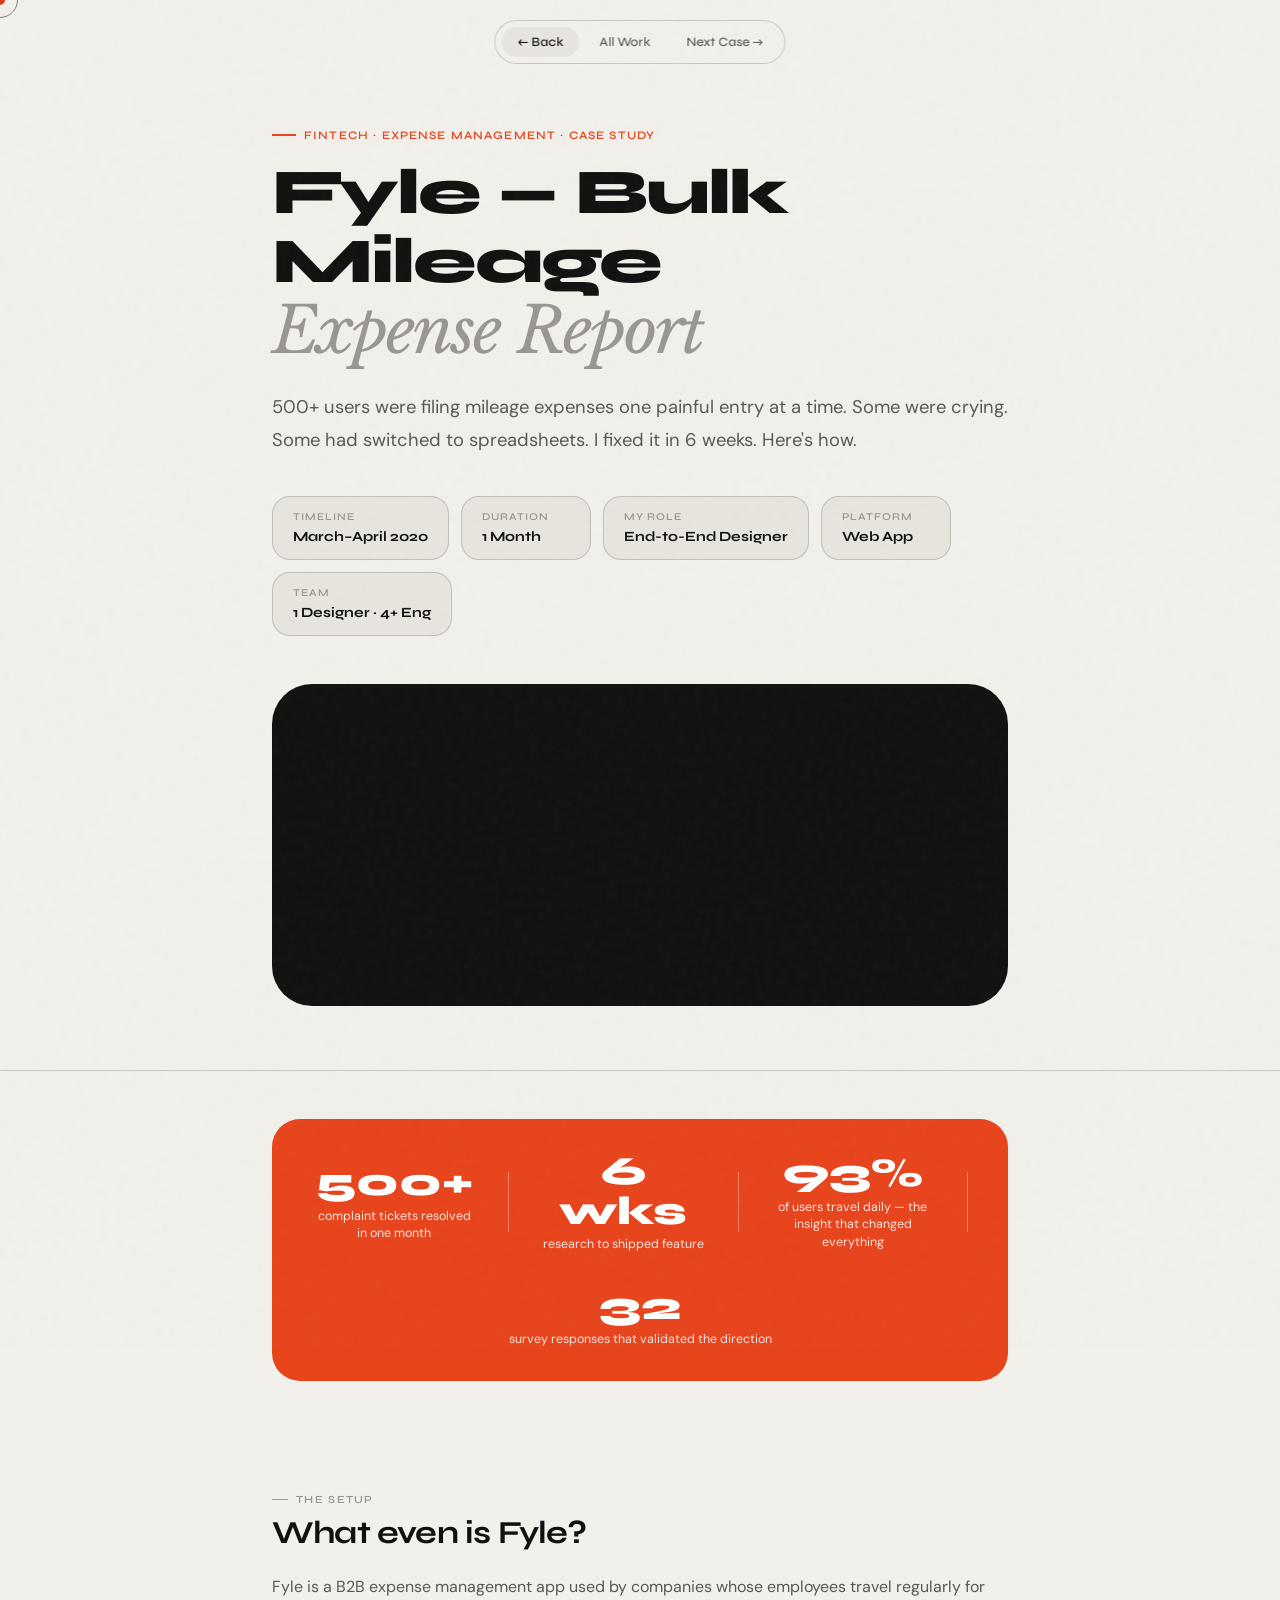
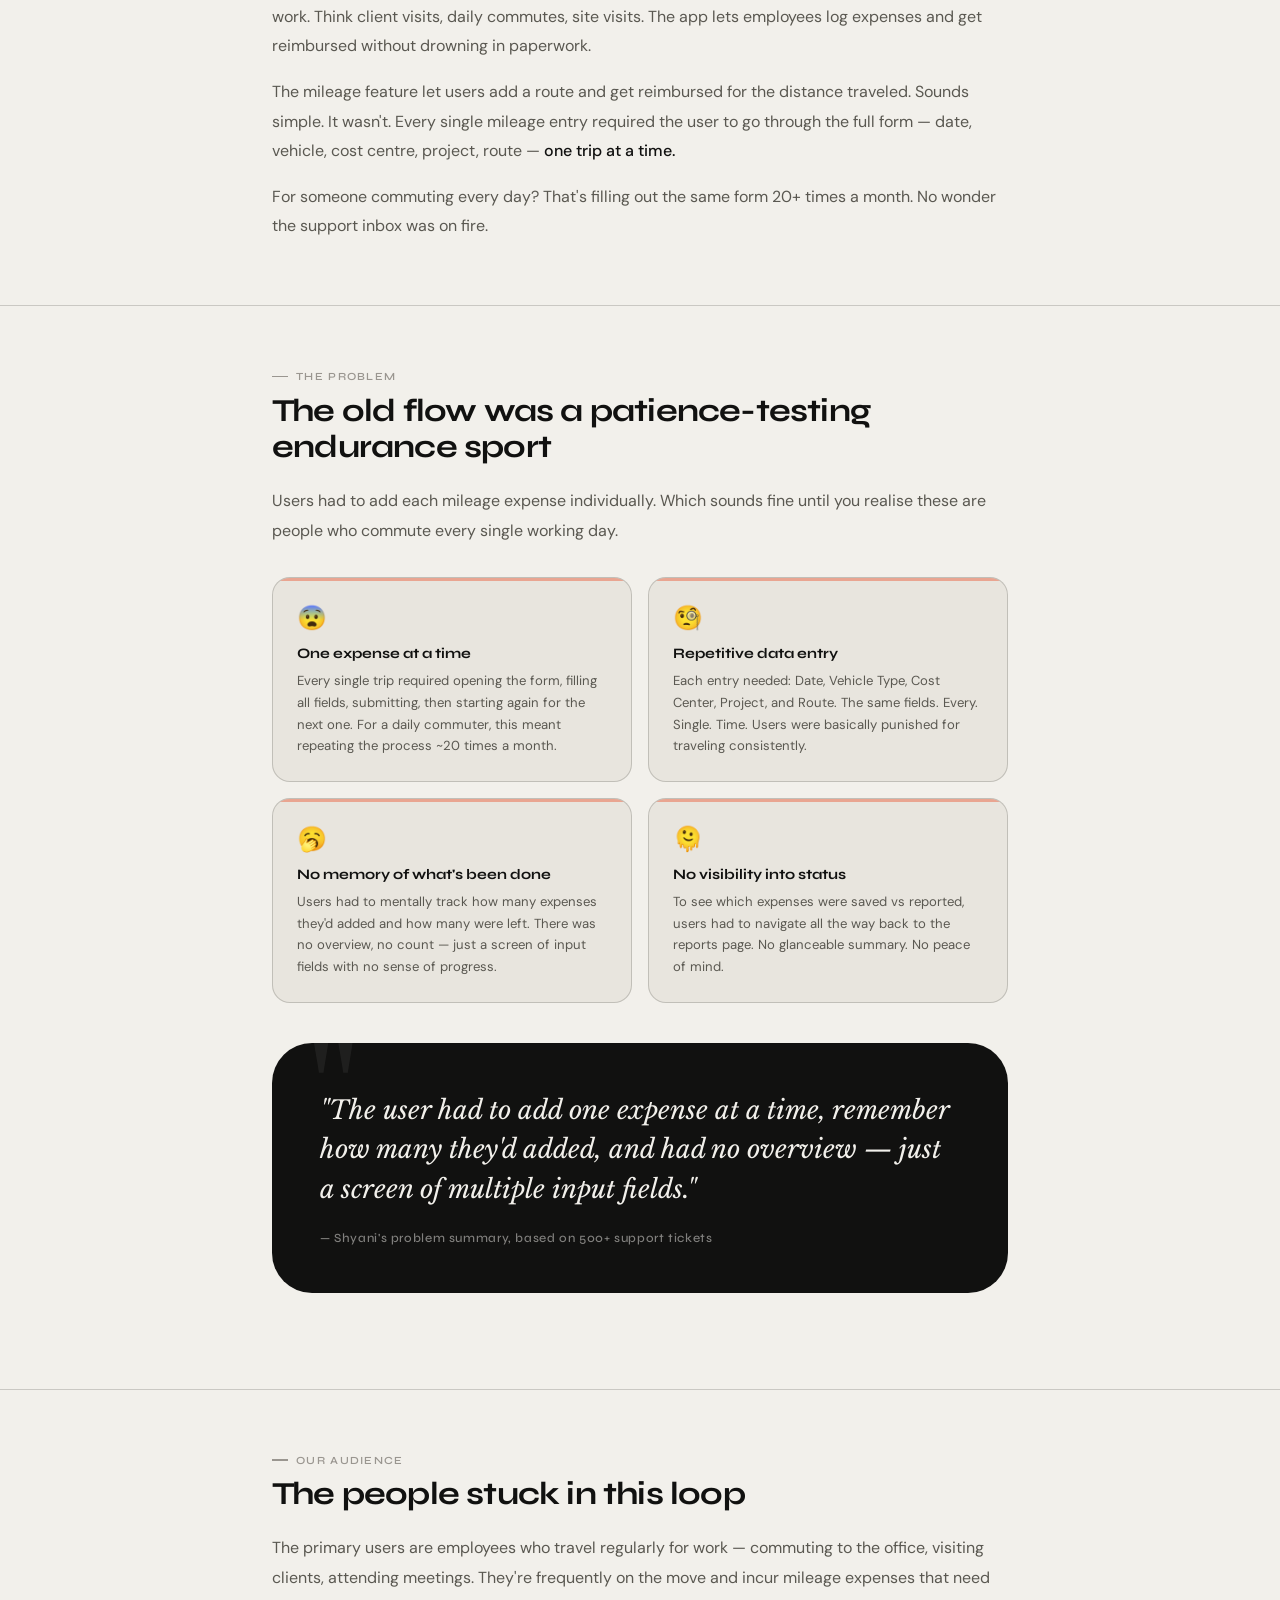
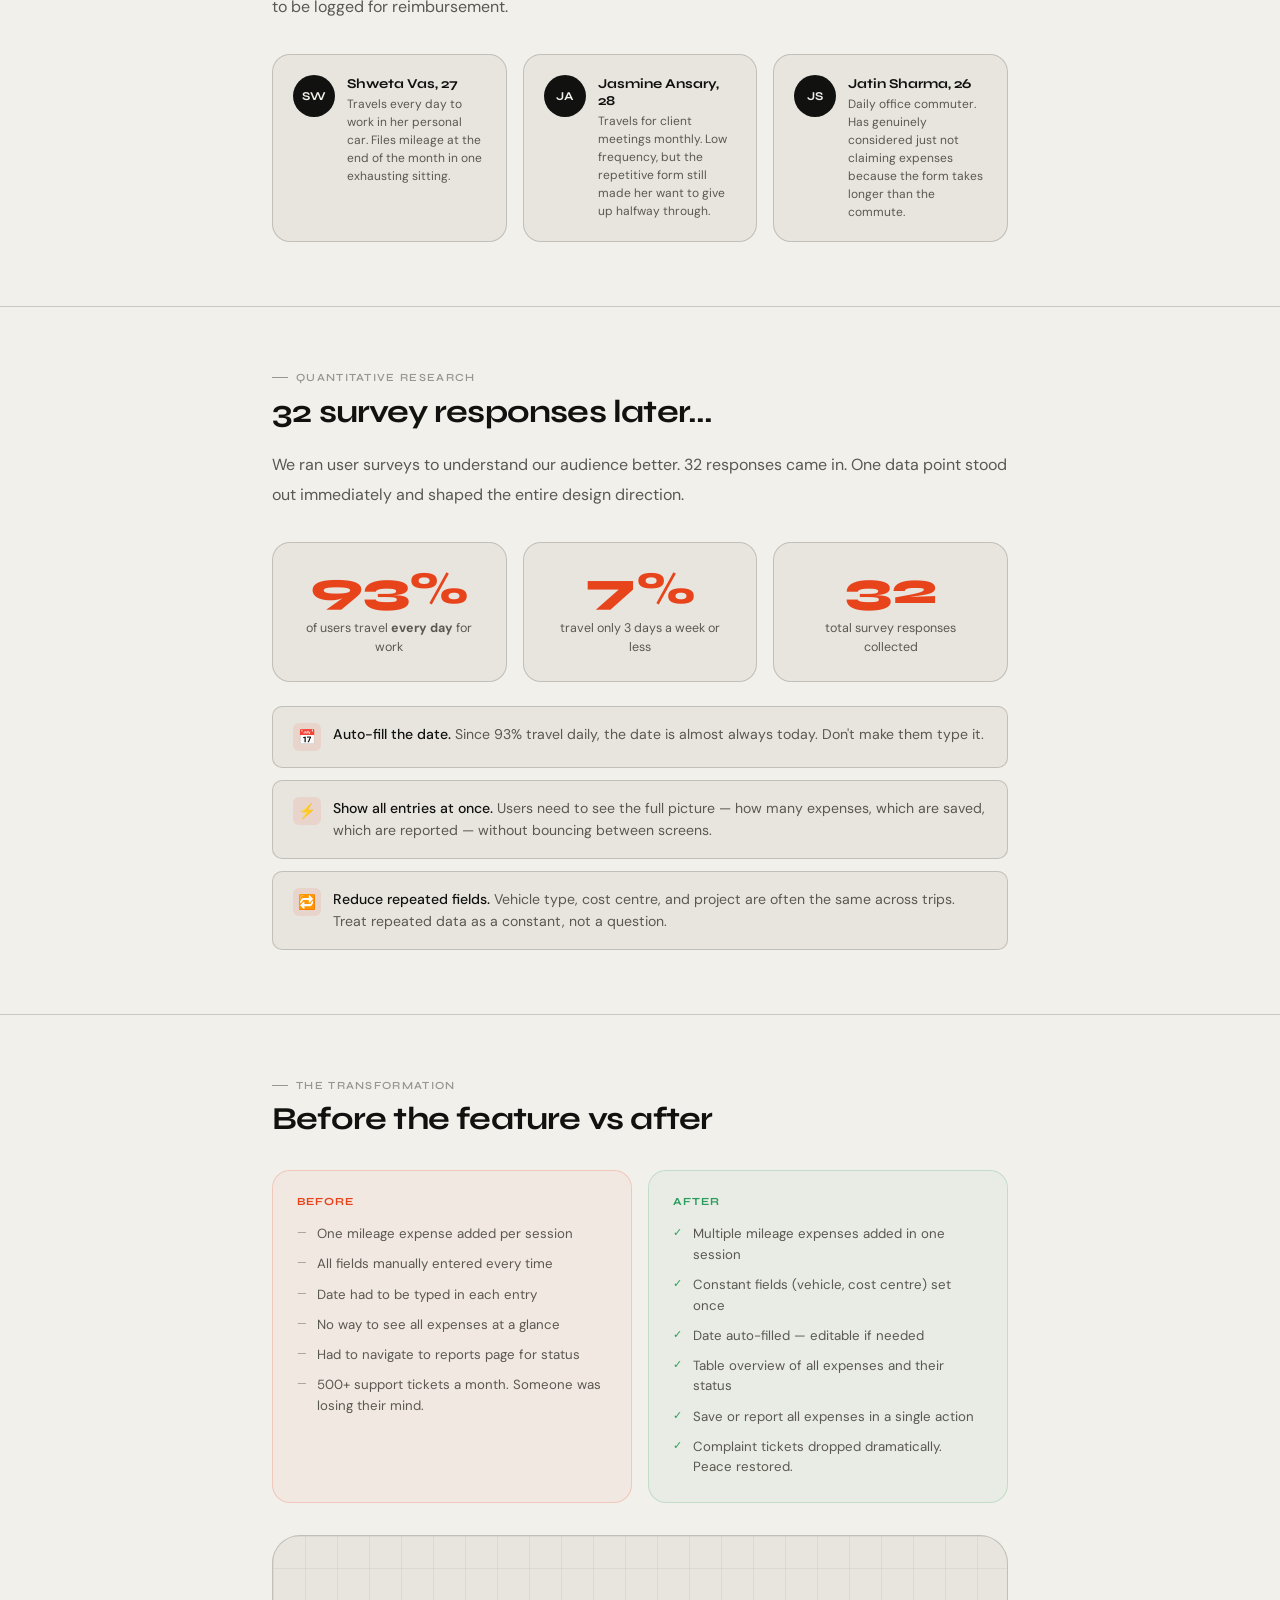
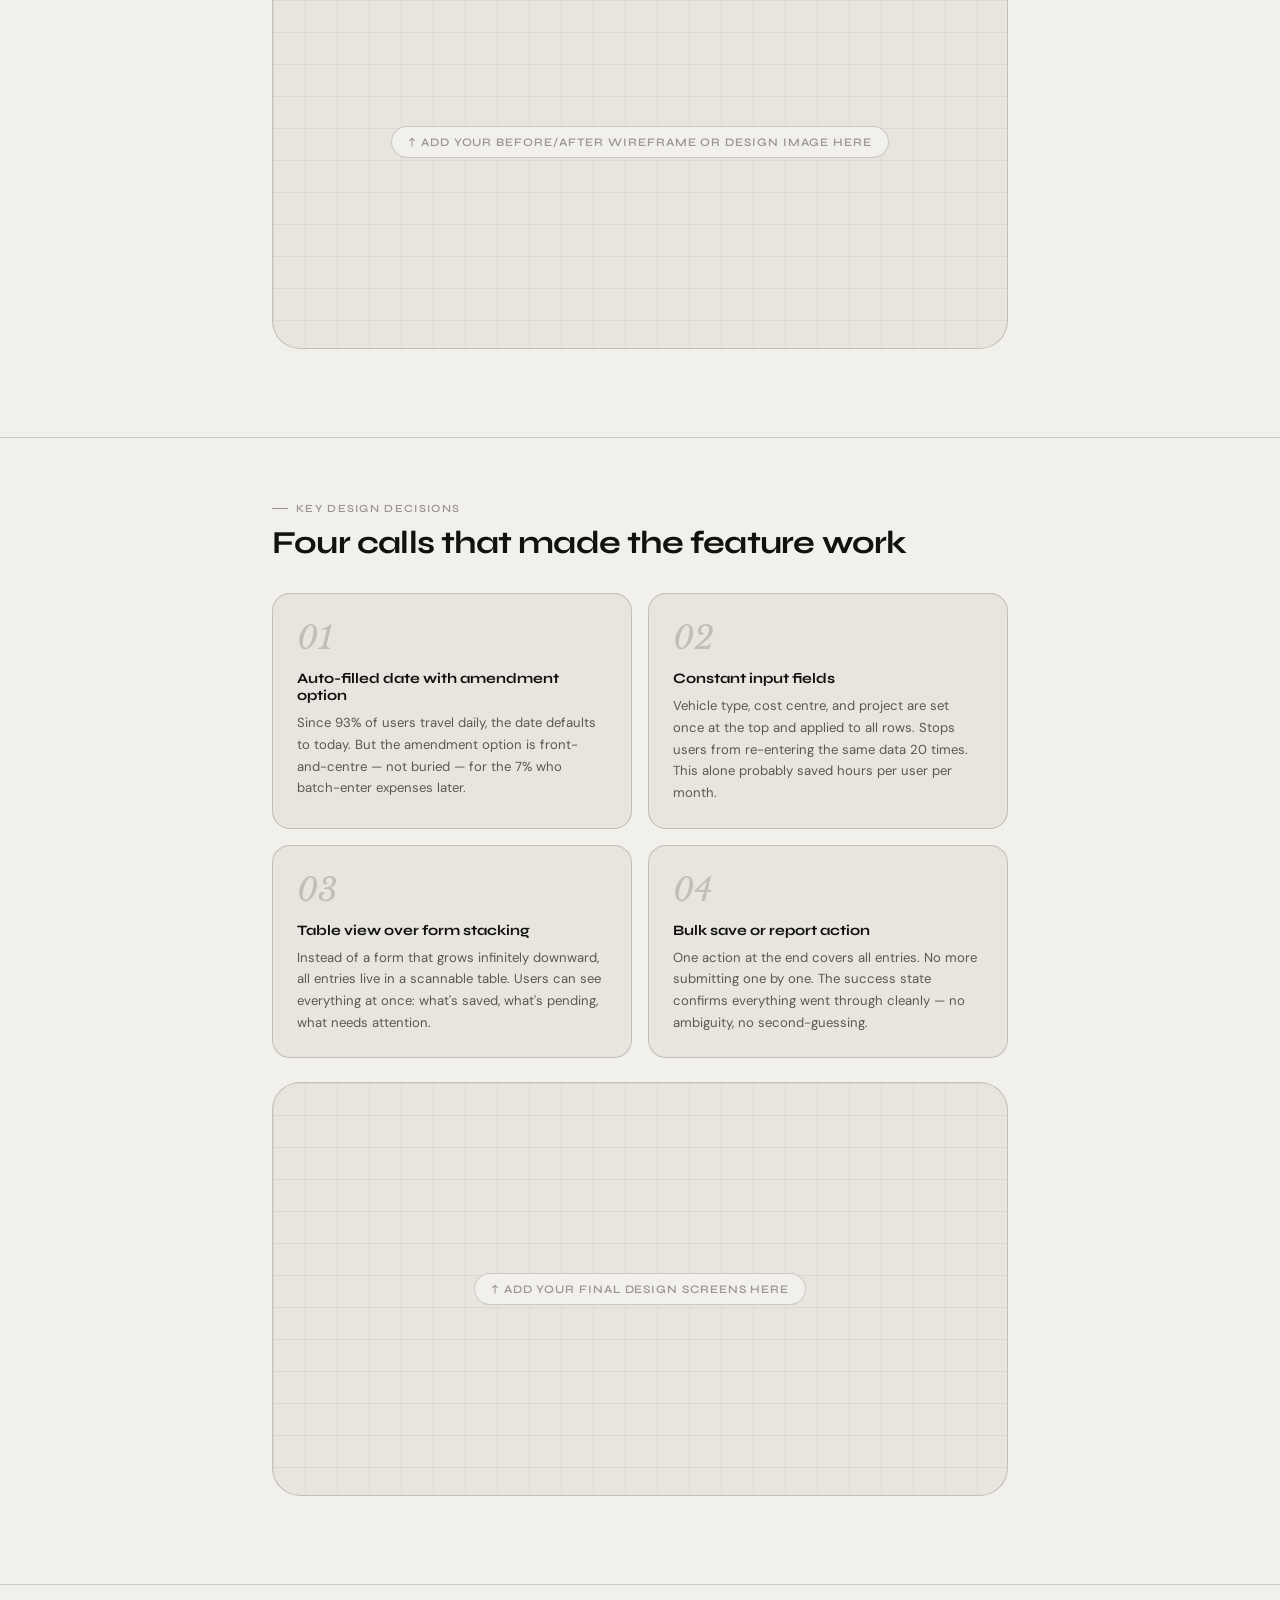
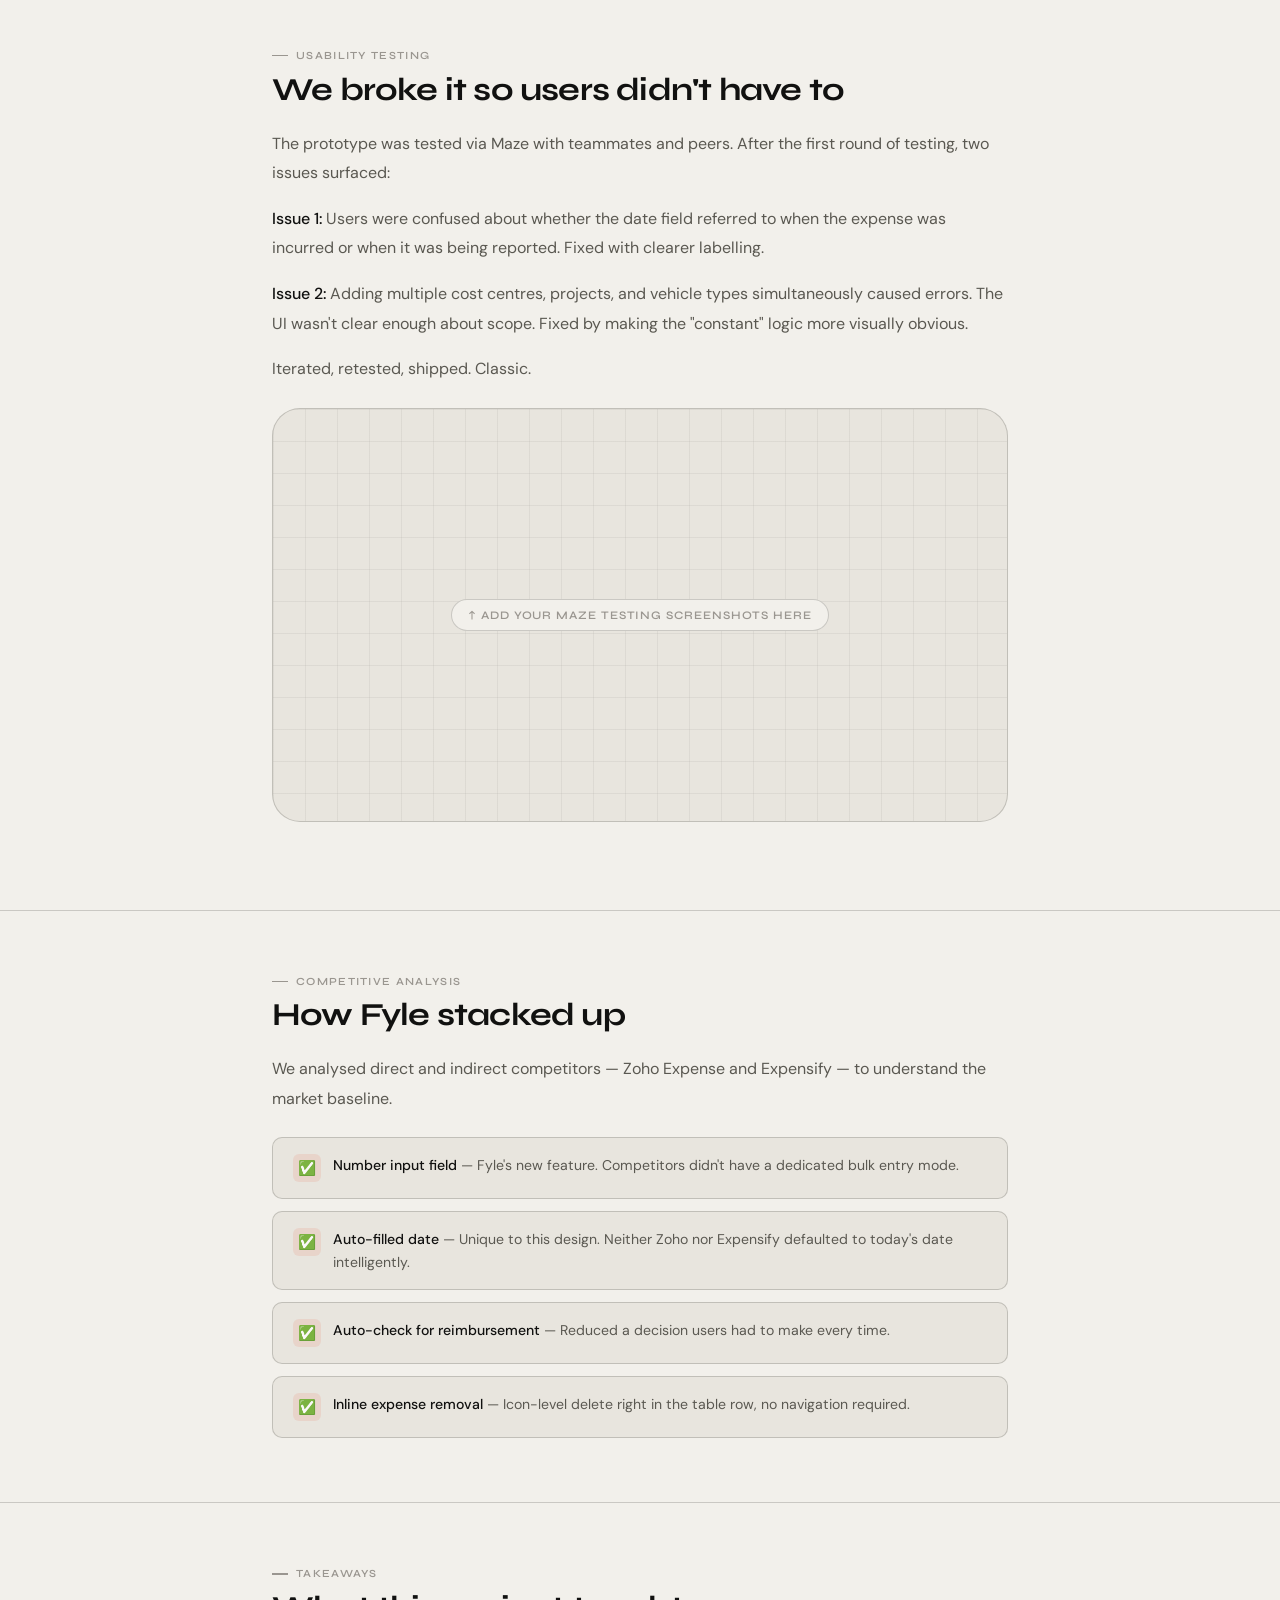
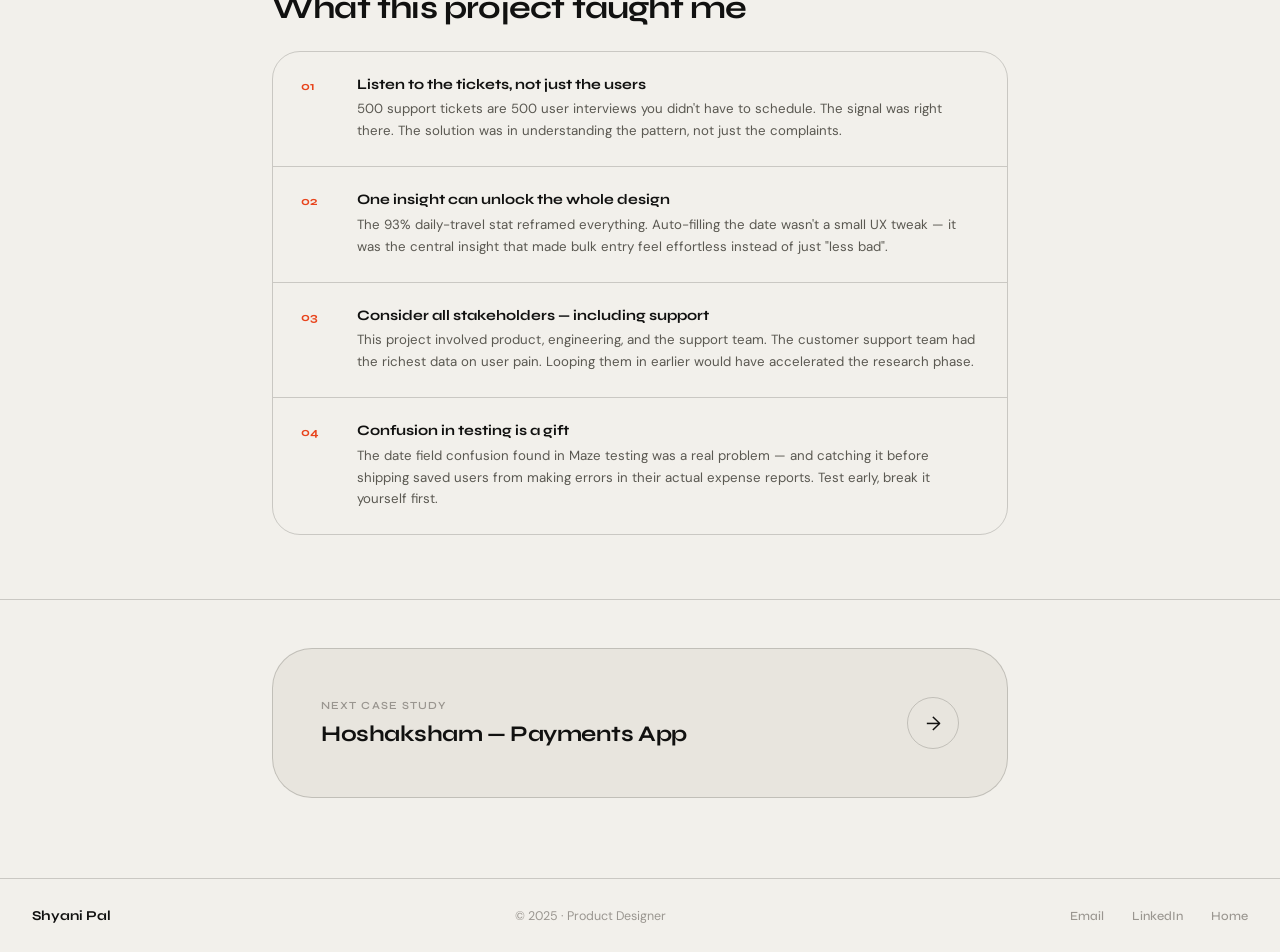
==== fyle-case-study.html @ 59ab10c5 "Update fyle-case-study.html" ====
<!DOCTYPE html>
<html lang="en">
<head>
<meta charset="UTF-8">
<meta name="viewport" content="width=device-width, initial-scale=1.0">
<title>Fyle — Bulk Mileage Case Study · Shyani Pal</title>
<link rel="preconnect" href="https://fonts.googleapis.com">
<link href="https://fonts.googleapis.com/css2?family=Syne:wght@400;500;600;700;800&family=Libre+Baskerville:ital,wght@0,400;0,700;1,400&family=DM+Sans:ital,opsz,wght@0,9..40,300;0,9..40,400;0,9..40,500;1,9..40,300&display=swap" rel="stylesheet">
<style>
:root {
  --bg: #f2f0eb;
  --bg-card: #e8e5de;
  --ink: #111110;
  --ink-2: #5a5851;
  --ink-3: #9a9690;
  --accent: #e8441c;
  --accent-2: #3b5bdb;
  --yellow: #f5c842;
  --green: #2a9d5c;
  --line: rgba(17,17,16,0.1);
  --line-strong: rgba(17,17,16,0.18);
  --radius-sm: 10px;
  --radius: 18px;
  --radius-lg: 28px;
  --radius-xl: 40px;
}

*, *::before, *::after { box-sizing: border-box; margin: 0; padding: 0; }
html { scroll-behavior: smooth; font-size: 16px; }

body {
  background: var(--bg);
  color: var(--ink);
  font-family: 'DM Sans', sans-serif;
  overflow-x: hidden;
  cursor: none;
}

.cursor {
  width: 10px; height: 10px;
  background: var(--accent);
  border-radius: 50%;
  position: fixed; top: 0; left: 0;
  pointer-events: none; z-index: 9999;
  transform: translate(-50%, -50%);
  transition: width 0.25s, height 0.25s;
  mix-blend-mode: multiply;
}
.cursor-ring {
  width: 36px; height: 36px;
  border: 1.5px solid var(--ink);
  border-radius: 50%;
  position: fixed; top: 0; left: 0;
  pointer-events: none; z-index: 9998;
  transform: translate(-50%, -50%);
  transition: transform 0.18s cubic-bezier(.25,.8,.25,1), width 0.3s, height 0.3s;
  opacity: 0.5;
}

.grain {
  position: fixed; inset: -50%;
  width: 200%; height: 200%;
  pointer-events: none; z-index: 9000;
  opacity: 0.032;
  background-image: url("data:image/svg+xml,%3Csvg viewBox='0 0 256 256' xmlns='http://www.w3.org/2000/svg'%3E%3Cfilter id='n'%3E%3CfeTurbulence type='fractalNoise' baseFrequency='0.9' numOctaves='4' stitchTiles='stitch'/%3E%3C/filter%3E%3Crect width='100%25' height='100%25' filter='url(%23n)'/%3E%3C/svg%3E");
  animation: grain 0.5s steps(2) infinite;
}
@keyframes grain {
  0%,100%{transform:translate(0,0)} 10%{transform:translate(-2%,-3%)} 30%{transform:translate(3%,1%)} 50%{transform:translate(-1%,4%)} 70%{transform:translate(4%,-2%)} 90%{transform:translate(-3%,2%)}
}

/* NAV */
nav {
  position: fixed; top: 1.25rem; left: 50%; transform: translateX(-50%);
  z-index: 500;
  display: flex; align-items: center; gap: 0.25rem;
  background: rgba(242,240,235,0.9);
  backdrop-filter: blur(16px);
  border: 1px solid var(--line-strong);
  border-radius: 100px;
  padding: 0.35rem 0.35rem;
}
.nav-link {
  font-family: 'Syne', sans-serif;
  font-size: 0.8rem; font-weight: 500;
  color: var(--ink-2);
  text-decoration: none;
  padding: 0.45rem 1rem;
  border-radius: 100px;
  transition: color 0.2s, background 0.2s;
  white-space: nowrap;
}
.nav-link:hover, .nav-link.active { color: var(--ink); }
.nav-link.back {
  background: var(--bg-card);
  color: var(--ink);
  display: flex; align-items: center; gap: 0.4rem;
}
.nav-link.back:hover { background: var(--ink); color: var(--bg); }

/* LAYOUT */
.container { max-width: 800px; margin: 0 auto; padding: 0 2rem; }
.container-wide { max-width: 1100px; margin: 0 auto; padding: 0 2rem; }

/* HERO */
.cs-hero {
  padding: 8rem 0 4rem;
  border-bottom: 1px solid var(--line-strong);
}
.cs-eyebrow {
  font-family: 'Syne', sans-serif;
  font-size: 0.72rem; font-weight: 600;
  letter-spacing: 0.1em; text-transform: uppercase;
  color: var(--accent);
  margin-bottom: 1rem;
  display: flex; align-items: center; gap: 0.5rem;
}
.cs-eyebrow::before {
  content: '';
  width: 24px; height: 2px;
  background: var(--accent);
  display: inline-block;
}
.cs-title {
  font-family: 'Syne', sans-serif;
  font-size: clamp(2.2rem, 5vw, 4rem);
  font-weight: 800;
  line-height: 1.08;
  letter-spacing: -0.03em;
  margin-bottom: 1.5rem;
}
.cs-title em {
  font-style: italic;
  font-family: 'Libre Baskerville', serif;
  font-weight: 400;
  color: var(--ink-3);
}
.cs-subtitle {
  font-size: 1.15rem;
  line-height: 1.75;
  color: var(--ink-2);
  max-width: 60ch;
  margin-bottom: 2.5rem;
}

/* META PILLS */
.cs-meta {
  display: flex; gap: 0.75rem; flex-wrap: wrap;
  margin-bottom: 3rem;
}
.meta-pill {
  display: flex; flex-direction: column;
  background: var(--bg-card);
  border: 1px solid var(--line-strong);
  border-radius: var(--radius);
  padding: 0.85rem 1.25rem;
  min-width: 130px;
}
.meta-pill-label {
  font-family: 'Syne', sans-serif;
  font-size: 0.65rem; font-weight: 600;
  letter-spacing: 0.1em; text-transform: uppercase;
  color: var(--ink-3);
  margin-bottom: 0.3rem;
}
.meta-pill-value {
  font-family: 'Syne', sans-serif;
  font-size: 0.88rem; font-weight: 700;
  color: var(--ink);
}

/* HERO IMAGE */
.cs-hero-img {
  width: 100%;
  aspect-ratio: 16/7;
  background: var(--ink);
  border-radius: var(--radius-xl);
  border: 1px solid var(--line-strong);
  overflow: hidden;
  display: flex; align-items: center; justify-content: center;
  position: relative;
  margin-top: 1rem;
}
.cs-hero-img-inner {
  font-family: 'Syne', sans-serif;
  font-size: 0.75rem; font-weight: 600;
  letter-spacing: 0.1em; text-transform: uppercase;
  color: rgba(255,255,255,0.2);
  display: flex; flex-direction: column; align-items: center; gap: 0.5rem;
}
.cs-hero-img img { width: 100%; height: 100%; object-fit: cover; display: block; }

/* IMPACT BANNER */
.impact-banner {
  background: var(--accent);
  color: white;
  border-radius: var(--radius-lg);
  padding: 2rem 2.5rem;
  display: flex; align-items: center; gap: 2rem;
  margin: 3rem 0;
  flex-wrap: wrap;
}
.impact-stat {
  text-align: center;
  flex: 1; min-width: 120px;
}
.impact-number {
  font-family: 'Syne', sans-serif;
  font-size: 2.5rem; font-weight: 800;
  line-height: 1;
  margin-bottom: 0.35rem;
}
.impact-label {
  font-size: 0.78rem;
  opacity: 0.85;
  line-height: 1.4;
}
.impact-divider {
  width: 1px; height: 60px;
  background: rgba(255,255,255,0.3);
  flex-shrink: 0;
}

/* SECTIONS */
.cs-section {
  padding: 4rem 0;
  border-bottom: 1px solid var(--line-strong);
}
.cs-section:last-of-type { border-bottom: none; }

.section-label {
  font-family: 'Syne', sans-serif;
  font-size: 0.68rem; font-weight: 600;
  letter-spacing: 0.12em; text-transform: uppercase;
  color: var(--ink-3);
  margin-bottom: 0.6rem;
  display: flex; align-items: center; gap: 0.5rem;
}
.section-label::before {
  content: '';
  width: 16px; height: 1.5px;
  background: var(--ink-3);
  display: inline-block;
}
.section-title {
  font-family: 'Syne', sans-serif;
  font-size: clamp(1.5rem, 3vw, 2rem);
  font-weight: 700;
  line-height: 1.15;
  letter-spacing: -0.025em;
  margin-bottom: 1.25rem;
}
.section-body {
  font-size: 1rem;
  line-height: 1.85;
  color: var(--ink-2);
}
.section-body p + p { margin-top: 1rem; }
.section-body strong { color: var(--ink); font-weight: 500; }

/* PROBLEM CARDS */
.problem-grid {
  display: grid;
  grid-template-columns: repeat(2, 1fr);
  gap: 1rem;
  margin-top: 2rem;
}
.problem-card {
  background: var(--bg-card);
  border: 1px solid var(--line-strong);
  border-radius: var(--radius);
  padding: 1.5rem;
  position: relative;
  overflow: hidden;
}
.problem-card::before {
  content: '';
  position: absolute; top: 0; left: 0; right: 0;
  height: 3px;
  background: var(--accent);
  opacity: 0.4;
}
.problem-emoji { font-size: 1.5rem; margin-bottom: 0.75rem; display: block; }
.problem-title {
  font-family: 'Syne', sans-serif;
  font-size: 0.9rem; font-weight: 700;
  margin-bottom: 0.5rem;
}
.problem-desc {
  font-size: 0.82rem;
  color: var(--ink-2);
  line-height: 1.65;
}

/* USER PERSONAS */
.persona-row {
  display: flex; gap: 1rem;
  margin-top: 2rem;
  flex-wrap: wrap;
}
.persona-card {
  flex: 1; min-width: 180px;
  background: var(--bg-card);
  border: 1px solid var(--line-strong);
  border-radius: var(--radius);
  padding: 1.25rem;
  display: flex; align-items: flex-start; gap: 0.75rem;
}
.persona-avatar {
  width: 42px; height: 42px; flex-shrink: 0;
  background: var(--ink);
  border-radius: 50%;
  display: flex; align-items: center; justify-content: center;
  font-family: 'Syne', sans-serif;
  font-size: 0.75rem; font-weight: 700;
  color: var(--bg);
}
.persona-name {
  font-family: 'Syne', sans-serif;
  font-size: 0.85rem; font-weight: 700;
  margin-bottom: 0.2rem;
}
.persona-desc { font-size: 0.75rem; color: var(--ink-2); line-height: 1.5; }

/* RESEARCH STATS */
.stat-row {
  display: flex; gap: 1rem;
  margin-top: 2rem;
  flex-wrap: wrap;
}
.stat-block {
  flex: 1; min-width: 140px;
  background: var(--bg-card);
  border: 1px solid var(--line-strong);
  border-radius: var(--radius);
  padding: 1.5rem;
  text-align: center;
}
.stat-number {
  font-family: 'Syne', sans-serif;
  font-size: 2.8rem; font-weight: 800;
  line-height: 1;
  color: var(--accent);
  margin-bottom: 0.5rem;
}
.stat-label {
  font-size: 0.78rem;
  color: var(--ink-2);
  line-height: 1.5;
}

/* KEY INSIGHTS */
.insights-list {
  margin-top: 1.5rem;
  display: flex; flex-direction: column; gap: 0.75rem;
}
.insight-item {
  display: flex; gap: 0.75rem; align-items: flex-start;
  background: var(--bg-card);
  border: 1px solid var(--line-strong);
  border-radius: var(--radius-sm);
  padding: 1rem 1.25rem;
  transition: border-color 0.2s;
}
.insight-item:hover { border-color: var(--accent); }
.insight-icon {
  width: 28px; height: 28px; flex-shrink: 0;
  background: rgba(232,68,28,0.1);
  border-radius: 6px;
  display: flex; align-items: center; justify-content: center;
  font-size: 0.9rem;
}
.insight-text {
  font-size: 0.88rem;
  color: var(--ink-2);
  line-height: 1.6;
}
.insight-text strong { color: var(--ink); font-weight: 500; }

/* BEFORE/AFTER */
.before-after {
  display: grid;
  grid-template-columns: 1fr 1fr;
  gap: 1rem;
  margin-top: 2rem;
}
.ba-card {
  border-radius: var(--radius);
  padding: 1.5rem;
  border: 1px solid var(--line-strong);
}
.ba-card.before { background: rgba(232,68,28,0.04); border-color: rgba(232,68,28,0.2); }
.ba-card.after { background: rgba(42,157,92,0.04); border-color: rgba(42,157,92,0.2); }
.ba-label {
  font-family: 'Syne', sans-serif;
  font-size: 0.68rem; font-weight: 700;
  letter-spacing: 0.1em; text-transform: uppercase;
  margin-bottom: 1rem;
}
.ba-card.before .ba-label { color: var(--accent); }
.ba-card.after .ba-label { color: var(--green); }
.ba-list { list-style: none; display: flex; flex-direction: column; gap: 0.6rem; }
.ba-list li {
  font-size: 0.83rem;
  color: var(--ink-2);
  line-height: 1.55;
  padding-left: 1.25rem;
  position: relative;
}
.ba-list li::before {
  content: '—';
  position: absolute; left: 0;
  color: var(--ink-3);
  font-size: 0.7rem;
}
.ba-card.after .ba-list li::before { content: '✓'; color: var(--green); }

/* DESIGN DECISIONS */
.decisions-grid {
  display: grid;
  grid-template-columns: repeat(2, 1fr);
  gap: 1rem;
  margin-top: 2rem;
}
.decision-card {
  background: var(--bg-card);
  border: 1px solid var(--line-strong);
  border-radius: var(--radius);
  padding: 1.5rem;
  transition: transform 0.2s, box-shadow 0.2s;
}
.decision-card:hover { transform: translateY(-3px); box-shadow: 0 12px 32px rgba(0,0,0,0.07); }
.decision-num {
  font-family: 'Libre Baskerville', serif;
  font-size: 2rem; font-style: italic;
  color: var(--line-strong);
  margin-bottom: 0.75rem;
  transition: color 0.2s;
}
.decision-card:hover .decision-num { color: var(--accent); }
.decision-title {
  font-family: 'Syne', sans-serif;
  font-size: 0.9rem; font-weight: 700;
  margin-bottom: 0.5rem;
}
.decision-desc { font-size: 0.82rem; color: var(--ink-2); line-height: 1.65; }

/* QUOTE */
.cs-quote {
  background: var(--ink);
  color: var(--bg);
  border-radius: var(--radius-xl);
  padding: 3rem;
  margin: 2rem 0;
  position: relative;
  overflow: hidden;
}
.cs-quote::before {
  content: '"';
  position: absolute; top: -1rem; left: 2rem;
  font-family: 'Libre Baskerville', serif;
  font-size: 10rem;
  color: rgba(255,255,255,0.06);
  line-height: 1;
  pointer-events: none;
}
.cs-quote-text {
  font-family: 'Libre Baskerville', serif;
  font-size: clamp(1.2rem, 2.5vw, 1.6rem);
  font-style: italic;
  line-height: 1.55;
  margin-bottom: 1.25rem;
  position: relative;
}
.cs-quote-attr {
  font-size: 0.78rem;
  color: rgba(242,240,235,0.5);
  font-family: 'Syne', sans-serif;
  font-weight: 500;
  letter-spacing: 0.05em;
}

/* LEARNINGS */
.learnings-list {
  display: flex; flex-direction: column; gap: 0; margin-top: 1.5rem;
  border: 1px solid var(--line-strong);
  border-radius: var(--radius-lg);
  overflow: hidden;
}
.learning-item {
  display: flex; gap: 1.5rem; align-items: flex-start;
  padding: 1.5rem 1.75rem;
  border-bottom: 1px solid var(--line-strong);
  transition: background 0.2s;
}
.learning-item:last-child { border-bottom: none; }
.learning-item:hover { background: var(--bg-card); }
.learning-num {
  font-family: 'Syne', sans-serif;
  font-size: 0.75rem; font-weight: 700;
  color: var(--accent);
  padding-top: 0.2rem;
  flex-shrink: 0;
  min-width: 32px;
}
.learning-title {
  font-family: 'Syne', sans-serif;
  font-size: 0.9rem; font-weight: 700;
  margin-bottom: 0.35rem;
}
.learning-desc { font-size: 0.83rem; color: var(--ink-2); line-height: 1.65; }

/* NEXT PROJECT */
.next-project {
  background: var(--bg-card);
  border: 1px solid var(--line-strong);
  border-radius: var(--radius-xl);
  padding: 3rem;
  display: flex; align-items: center; justify-content: space-between;
  gap: 2rem;
  flex-wrap: wrap;
  margin: 3rem 0 5rem;
  transition: background 0.2s, box-shadow 0.3s;
  text-decoration: none;
  color: inherit;
  display: flex;
}
.next-project:hover { background: var(--ink); box-shadow: 0 20px 48px rgba(0,0,0,0.1); }
.next-project:hover .next-title { color: var(--bg); }
.next-project:hover .next-label { color: rgba(242,240,235,0.5); }
.next-project:hover .next-arrow { background: var(--accent); color: white; }
.next-label {
  font-family: 'Syne', sans-serif;
  font-size: 0.68rem; font-weight: 600;
  letter-spacing: 0.1em; text-transform: uppercase;
  color: var(--ink-3);
  margin-bottom: 0.5rem;
  transition: color 0.2s;
}
.next-title {
  font-family: 'Syne', sans-serif;
  font-size: 1.4rem; font-weight: 700;
  letter-spacing: -0.02em;
  transition: color 0.2s;
}
.next-arrow {
  width: 52px; height: 52px; flex-shrink: 0;
  border: 1.5px solid var(--line-strong);
  border-radius: 50%;
  display: flex; align-items: center; justify-content: center;
  font-size: 1.2rem;
  transition: background 0.2s, color 0.2s;
}

/* IMAGE PLACEHOLDER */
.img-placeholder {
  width: 100%;
  background: var(--bg-card);
  border: 1px solid var(--line-strong);
  border-radius: var(--radius-lg);
  display: flex; align-items: center; justify-content: center;
  font-family: 'Syne', sans-serif;
  font-size: 0.72rem; font-weight: 600;
  letter-spacing: 0.08em; text-transform: uppercase;
  color: var(--ink-3);
  position: relative;
  overflow: hidden;
  margin: 1.5rem 0;
}
.img-placeholder::before {
  content: '';
  position: absolute; inset: 0;
  background-image: linear-gradient(var(--line) 1px, transparent 1px), linear-gradient(90deg, var(--line) 1px, transparent 1px);
  background-size: 32px 32px;
  opacity: 0.5;
}
.img-placeholder span {
  position: relative; z-index: 1;
  background: var(--bg);
  padding: 0.5rem 1rem;
  border-radius: 100px;
  border: 1px solid var(--line-strong);
}
.img-placeholder.tall { aspect-ratio: 16/9; }
.img-placeholder.short { aspect-ratio: 21/7; }

/* REVEAL */
.reveal {
  opacity: 0;
  transform: translateY(20px);
  transition: opacity 0.6s ease, transform 0.6s ease;
}
.reveal.in { opacity: 1; transform: none; }

/* FOOTER */
footer {
  border-top: 1px solid var(--line-strong);
  padding: 1.75rem 2rem;
  display: flex; align-items: center; justify-content: space-between;
  font-size: 0.78rem; color: var(--ink-3);
  flex-wrap: wrap; gap: 1rem;
}
.footer-name {
  font-family: 'Syne', sans-serif;
  font-weight: 700; font-size: 0.85rem;
  color: var(--ink);
}
.footer-links { display: flex; gap: 1.75rem; }
.footer-links a {
  color: var(--ink-3); text-decoration: none;
  font-family: 'Syne', sans-serif; font-size: 0.78rem; font-weight: 500;
  transition: color 0.2s;
}
.footer-links a:hover { color: var(--ink); }

@media (max-width: 640px) {
  .problem-grid, .before-after, .decisions-grid { grid-template-columns: 1fr; }
  .impact-divider { display: none; }
  .impact-banner { flex-direction: column; gap: 1.5rem; }
  .cs-meta { gap: 0.5rem; }
  .meta-pill { min-width: 100px; }
  .container, .container-wide { padding: 0 1.25rem; }
}
</style>
</head>
<body>

<div class="grain" aria-hidden="true"></div>
<div class="cursor" id="cursor"></div>
<div class="cursor-ring" id="cursorRing"></div>

<nav>
  <a href="index.html" class="nav-link back">← Back</a>
  <a href="index.html#work" class="nav-link">All Work</a>
  <a href="hoshaksham-case-study.html" class="nav-link">Next Case →</a>
</nav>

<!-- HERO -->
<div class="cs-hero">
  <div class="container">
    <div class="cs-eyebrow reveal">Fintech · Expense Management · Case Study</div>
    <h1 class="cs-title reveal" style="transition-delay:.05s">
      Fyle — Bulk Mileage<br><em>Expense Report</em>
    </h1>
    <p class="cs-subtitle reveal" style="transition-delay:.1s">
      500+ users were filing mileage expenses one painful entry at a time. Some were crying. Some had switched to spreadsheets. I fixed it in 6 weeks. Here's how.
    </p>
    <div class="cs-meta reveal" style="transition-delay:.15s">
      <div class="meta-pill">
        <span class="meta-pill-label">Timeline</span>
        <span class="meta-pill-value">March–April 2020</span>
      </div>
      <div class="meta-pill">
        <span class="meta-pill-label">Duration</span>
        <span class="meta-pill-value">1 Month</span>
      </div>
      <div class="meta-pill">
        <span class="meta-pill-label">My Role</span>
        <span class="meta-pill-value">End-to-End Designer</span>
      </div>
      <div class="meta-pill">
        <span class="meta-pill-label">Platform</span>
        <span class="meta-pill-value">Web App</span>
      </div>
      <div class="meta-pill">
        <span class="meta-pill-label">Team</span>
        <span class="meta-pill-value">1 Designer · 4+ Eng</span>
      </div>
    </div>
    <div class="cs-hero-img reveal" style="transition-delay:.2s">
      <video autoplay loop muted playsinline style="width:100%;height:100%;object-fit:cover;display:block;">
        <source src="assets/Add_bulk_mileage_com.mp4" type="video/mp4">
      </video>
    </div>
  </div>
</div>

<!-- IMPACT BANNER -->
<div class="container">
  <div class="impact-banner reveal">
    <div class="impact-stat">
      <div class="impact-number">500+</div>
      <div class="impact-label">complaint tickets resolved in one month</div>
    </div>
    <div class="impact-divider"></div>
    <div class="impact-stat">
      <div class="impact-number">6 wks</div>
      <div class="impact-label">research to shipped feature</div>
    </div>
    <div class="impact-divider"></div>
    <div class="impact-stat">
      <div class="impact-number">93%</div>
      <div class="impact-label">of users travel daily — the insight that changed everything</div>
    </div>
    <div class="impact-divider"></div>
    <div class="impact-stat">
      <div class="impact-number">32</div>
      <div class="impact-label">survey responses that validated the direction</div>
    </div>
  </div>
</div>

<!-- OVERVIEW -->
<div class="cs-section">
  <div class="container">
    <div class="section-label reveal">The Setup</div>
    <h2 class="section-title reveal">What even is Fyle?</h2>
    <div class="section-body reveal">
      <p>Fyle is a B2B expense management app used by companies whose employees travel regularly for work. Think client visits, daily commutes, site visits. The app lets employees log expenses and get reimbursed without drowning in paperwork.</p>
      <p>The mileage feature let users add a route and get reimbursed for the distance traveled. Sounds simple. It wasn't. Every single mileage entry required the user to go through the full form — date, vehicle, cost centre, project, route — <strong>one trip at a time.</strong></p>
      <p>For someone commuting every day? That's filling out the same form 20+ times a month. No wonder the support inbox was on fire.</p>
    </div>
  </div>
</div>

<!-- PROBLEM -->
<div class="cs-section">
  <div class="container">
    <div class="section-label reveal">The Problem</div>
    <h2 class="section-title reveal">The old flow was a patience-testing endurance sport</h2>
    <div class="section-body reveal">
      <p>Users had to add each mileage expense individually. Which sounds fine until you realise these are people who commute every single working day.</p>
    </div>
    <div class="problem-grid reveal">
      <div class="problem-card">
        <span class="problem-emoji">😨</span>
        <div class="problem-title">One expense at a time</div>
        <div class="problem-desc">Every single trip required opening the form, filling all fields, submitting, then starting again for the next one. For a daily commuter, this meant repeating the process ~20 times a month.</div>
      </div>
      <div class="problem-card">
        <span class="problem-emoji">🧐</span>
        <div class="problem-title">Repetitive data entry</div>
        <div class="problem-desc">Each entry needed: Date, Vehicle Type, Cost Center, Project, and Route. The same fields. Every. Single. Time. Users were basically punished for traveling consistently.</div>
      </div>
      <div class="problem-card">
        <span class="problem-emoji">🥱</span>
        <div class="problem-title">No memory of what's been done</div>
        <div class="problem-desc">Users had to mentally track how many expenses they'd added and how many were left. There was no overview, no count — just a screen of input fields with no sense of progress.</div>
      </div>
      <div class="problem-card">
        <span class="problem-emoji">🫠</span>
        <div class="problem-title">No visibility into status</div>
        <div class="problem-desc">To see which expenses were saved vs reported, users had to navigate all the way back to the reports page. No glanceable summary. No peace of mind.</div>
      </div>
    </div>

    <div class="cs-quote reveal" style="margin-top: 2.5rem;">
      <div class="cs-quote-text">"The user had to add one expense at a time, remember how many they'd added, and had no overview — just a screen of multiple input fields."</div>
      <div class="cs-quote-attr">— Shyani's problem summary, based on 500+ support tickets</div>
    </div>
  </div>
</div>

<!-- USERS -->
<div class="cs-section">
  <div class="container">
    <div class="section-label reveal">Our Audience</div>
    <h2 class="section-title reveal">The people stuck in this loop</h2>
    <div class="section-body reveal">
      <p>The primary users are employees who travel regularly for work — commuting to the office, visiting clients, attending meetings. They're frequently on the move and incur mileage expenses that need to be logged for reimbursement.</p>
    </div>
    <div class="persona-row reveal">
      <div class="persona-card">
        <div class="persona-avatar">SW</div>
        <div>
          <div class="persona-name">Shweta Vas, 27</div>
          <div class="persona-desc">Travels every day to work in her personal car. Files mileage at the end of the month in one exhausting sitting.</div>
        </div>
      </div>
      <div class="persona-card">
        <div class="persona-avatar">JA</div>
        <div>
          <div class="persona-name">Jasmine Ansary, 28</div>
          <div class="persona-desc">Travels for client meetings monthly. Low frequency, but the repetitive form still made her want to give up halfway through.</div>
        </div>
      </div>
      <div class="persona-card">
        <div class="persona-avatar">JS</div>
        <div>
          <div class="persona-name">Jatin Sharma, 26</div>
          <div class="persona-desc">Daily office commuter. Has genuinely considered just not claiming expenses because the form takes longer than the commute.</div>
        </div>
      </div>
    </div>
  </div>
</div>

<!-- RESEARCH -->
<div class="cs-section">
  <div class="container">
    <div class="section-label reveal">Quantitative Research</div>
    <h2 class="section-title reveal">32 survey responses later...</h2>
    <div class="section-body reveal">
      <p>We ran user surveys to understand our audience better. 32 responses came in. One data point stood out immediately and shaped the entire design direction.</p>
    </div>
    <div class="stat-row reveal">
      <div class="stat-block">
        <div class="stat-number">93%</div>
        <div class="stat-label">of users travel <strong>every day</strong> for work</div>
      </div>
      <div class="stat-block">
        <div class="stat-number">7%</div>
        <div class="stat-label">travel only 3 days a week or less</div>
      </div>
      <div class="stat-block">
        <div class="stat-number">32</div>
        <div class="stat-label">total survey responses collected</div>
      </div>
    </div>
    <div class="insights-list reveal">
      <div class="insight-item">
        <div class="insight-icon">📅</div>
        <div class="insight-text"><strong>Auto-fill the date.</strong> Since 93% travel daily, the date is almost always today. Don't make them type it.</div>
      </div>
      <div class="insight-item">
        <div class="insight-icon">⚡</div>
        <div class="insight-text"><strong>Show all entries at once.</strong> Users need to see the full picture — how many expenses, which are saved, which are reported — without bouncing between screens.</div>
      </div>
      <div class="insight-item">
        <div class="insight-icon">🔁</div>
        <div class="insight-text"><strong>Reduce repeated fields.</strong> Vehicle type, cost centre, and project are often the same across trips. Treat repeated data as a constant, not a question.</div>
      </div>
    </div>
  </div>
</div>

<!-- BEFORE/AFTER -->
<div class="cs-section">
  <div class="container">
    <div class="section-label reveal">The Transformation</div>
    <h2 class="section-title reveal">Before the feature vs after</h2>
    <div class="before-after reveal">
      <div class="ba-card before">
        <div class="ba-label">Before</div>
        <ul class="ba-list">
          <li>One mileage expense added per session</li>
          <li>All fields manually entered every time</li>
          <li>Date had to be typed in each entry</li>
          <li>No way to see all expenses at a glance</li>
          <li>Had to navigate to reports page for status</li>
          <li>500+ support tickets a month. Someone was losing their mind.</li>
        </ul>
      </div>
      <div class="ba-card after">
        <div class="ba-label">After</div>
        <ul class="ba-list">
          <li>Multiple mileage expenses added in one session</li>
          <li>Constant fields (vehicle, cost centre) set once</li>
          <li>Date auto-filled — editable if needed</li>
          <li>Table overview of all expenses and their status</li>
          <li>Save or report all expenses in a single action</li>
          <li>Complaint tickets dropped dramatically. Peace restored.</li>
        </ul>
      </div>
    </div>

    <div class="img-placeholder tall reveal" style="margin-top: 2rem;">
      <span>↑ Add your before/after wireframe or design image here</span>
    </div>
  </div>
</div>

<!-- DESIGN DECISIONS -->
<div class="cs-section">
  <div class="container">
    <div class="section-label reveal">Key Design Decisions</div>
    <h2 class="section-title reveal">Four calls that made the feature work</h2>
    <div class="decisions-grid reveal">
      <div class="decision-card">
        <div class="decision-num">01</div>
        <div class="decision-title">Auto-filled date with amendment option</div>
        <div class="decision-desc">Since 93% of users travel daily, the date defaults to today. But the amendment option is front-and-centre — not buried — for the 7% who batch-enter expenses later.</div>
      </div>
      <div class="decision-card">
        <div class="decision-num">02</div>
        <div class="decision-title">Constant input fields</div>
        <div class="decision-desc">Vehicle type, cost centre, and project are set once at the top and applied to all rows. Stops users from re-entering the same data 20 times. This alone probably saved hours per user per month.</div>
      </div>
      <div class="decision-card">
        <div class="decision-num">03</div>
        <div class="decision-title">Table view over form stacking</div>
        <div class="decision-desc">Instead of a form that grows infinitely downward, all entries live in a scannable table. Users can see everything at once: what's saved, what's pending, what needs attention.</div>
      </div>
      <div class="decision-card">
        <div class="decision-num">04</div>
        <div class="decision-title">Bulk save or report action</div>
        <div class="decision-desc">One action at the end covers all entries. No more submitting one by one. The success state confirms everything went through cleanly — no ambiguity, no second-guessing.</div>
      </div>
    </div>
    <div class="img-placeholder tall reveal">
      <span>↑ Add your final design screens here</span>
    </div>
  </div>
</div>

<!-- TESTING -->
<div class="cs-section">
  <div class="container">
    <div class="section-label reveal">Usability Testing</div>
    <h2 class="section-title reveal">We broke it so users didn't have to</h2>
    <div class="section-body reveal">
      <p>The prototype was tested via Maze with teammates and peers. After the first round of testing, two issues surfaced:</p>
      <p><strong>Issue 1:</strong> Users were confused about whether the date field referred to when the expense was incurred or when it was being reported. Fixed with clearer labelling.</p>
      <p><strong>Issue 2:</strong> Adding multiple cost centres, projects, and vehicle types simultaneously caused errors. The UI wasn't clear enough about scope. Fixed by making the "constant" logic more visually obvious.</p>
      <p>Iterated, retested, shipped. Classic.</p>
    </div>
    <div class="img-placeholder tall reveal">
      <span>↑ Add your Maze testing screenshots here</span>
    </div>
  </div>
</div>

<!-- COMPETITIVE ANALYSIS -->
<div class="cs-section">
  <div class="container">
    <div class="section-label reveal">Competitive Analysis</div>
    <h2 class="section-title reveal">How Fyle stacked up</h2>
    <div class="section-body reveal">
      <p>We analysed direct and indirect competitors — Zoho Expense and Expensify — to understand the market baseline.</p>
    </div>
    <div class="insights-list reveal">
      <div class="insight-item">
        <div class="insight-icon">✅</div>
        <div class="insight-text"><strong>Number input field</strong> — Fyle's new feature. Competitors didn't have a dedicated bulk entry mode.</div>
      </div>
      <div class="insight-item">
        <div class="insight-icon">✅</div>
        <div class="insight-text"><strong>Auto-filled date</strong> — Unique to this design. Neither Zoho nor Expensify defaulted to today's date intelligently.</div>
      </div>
      <div class="insight-item">
        <div class="insight-icon">✅</div>
        <div class="insight-text"><strong>Auto-check for reimbursement</strong> — Reduced a decision users had to make every time.</div>
      </div>
      <div class="insight-item">
        <div class="insight-icon">✅</div>
        <div class="insight-text"><strong>Inline expense removal</strong> — Icon-level delete right in the table row, no navigation required.</div>
      </div>
    </div>
  </div>
</div>

<!-- TAKEAWAYS -->
<div class="cs-section">
  <div class="container">
    <div class="section-label reveal">Takeaways</div>
    <h2 class="section-title reveal">What this project taught me</h2>
    <div class="learnings-list reveal">
      <div class="learning-item">
        <div class="learning-num">01</div>
        <div>
          <div class="learning-title">Listen to the tickets, not just the users</div>
          <div class="learning-desc">500 support tickets are 500 user interviews you didn't have to schedule. The signal was right there. The solution was in understanding the pattern, not just the complaints.</div>
        </div>
      </div>
      <div class="learning-item">
        <div class="learning-num">02</div>
        <div>
          <div class="learning-title">One insight can unlock the whole design</div>
          <div class="learning-desc">The 93% daily-travel stat reframed everything. Auto-filling the date wasn't a small UX tweak — it was the central insight that made bulk entry feel effortless instead of just "less bad".</div>
        </div>
      </div>
      <div class="learning-item">
        <div class="learning-num">03</div>
        <div>
          <div class="learning-title">Consider all stakeholders — including support</div>
          <div class="learning-desc">This project involved product, engineering, and the support team. The customer support team had the richest data on user pain. Looping them in earlier would have accelerated the research phase.</div>
        </div>
      </div>
      <div class="learning-item">
        <div class="learning-num">04</div>
        <div>
          <div class="learning-title">Confusion in testing is a gift</div>
          <div class="learning-desc">The date field confusion found in Maze testing was a real problem — and catching it before shipping saved users from making errors in their actual expense reports. Test early, break it yourself first.</div>
        </div>
      </div>
    </div>
  </div>
</div>

<!-- NEXT PROJECT -->
<div class="container">
  <a href="hoshaksham-case-study.html" class="next-project reveal">
    <div>
      <div class="next-label">Next Case Study</div>
      <div class="next-title">Hoshaksham — Payments App</div>
    </div>
    <div class="next-arrow">→</div>
  </a>
</div>

<footer>
  <span class="footer-name">Shyani Pal</span>
  <span>© 2025 · Product Designer</span>
  <div class="footer-links">
    <a href="/cdn-cgi/l/email-protection#76051e0f17181f06171a464036111b171f1a5815191b">Email</a>
    <a href="#">LinkedIn</a>
    <a href="index.html">Home</a>
  </div>
</footer>

<script data-cfasync="false" src="/cdn-cgi/scripts/5c5dd728/cloudflare-static/email-decode.min.js"></script><script>
const cursor = document.getElementById('cursor');
const ring = document.getElementById('cursorRing');
let mx = 0, my = 0, rx = 0, ry = 0;
document.addEventListener('mousemove', e => {
  mx = e.clientX; my = e.clientY;
  cursor.style.left = mx + 'px'; cursor.style.top = my + 'px';
});
function animateRing() {
  rx += (mx - rx) * 0.12; ry += (my - ry) * 0.12;
  ring.style.left = rx + 'px'; ring.style.top = ry + 'px';
  requestAnimationFrame(animateRing);
}
animateRing();

const reveals = document.querySelectorAll('.reveal');
const io = new IntersectionObserver(entries => {
  entries.forEach(e => { if (e.isIntersecting)   { e.target.classList.add('in'); io.unobserve(e.target); } });
}, { threshold: 0.06 });
reveals.forEach(el => io.observe(el));
</script>
</body>
</html>
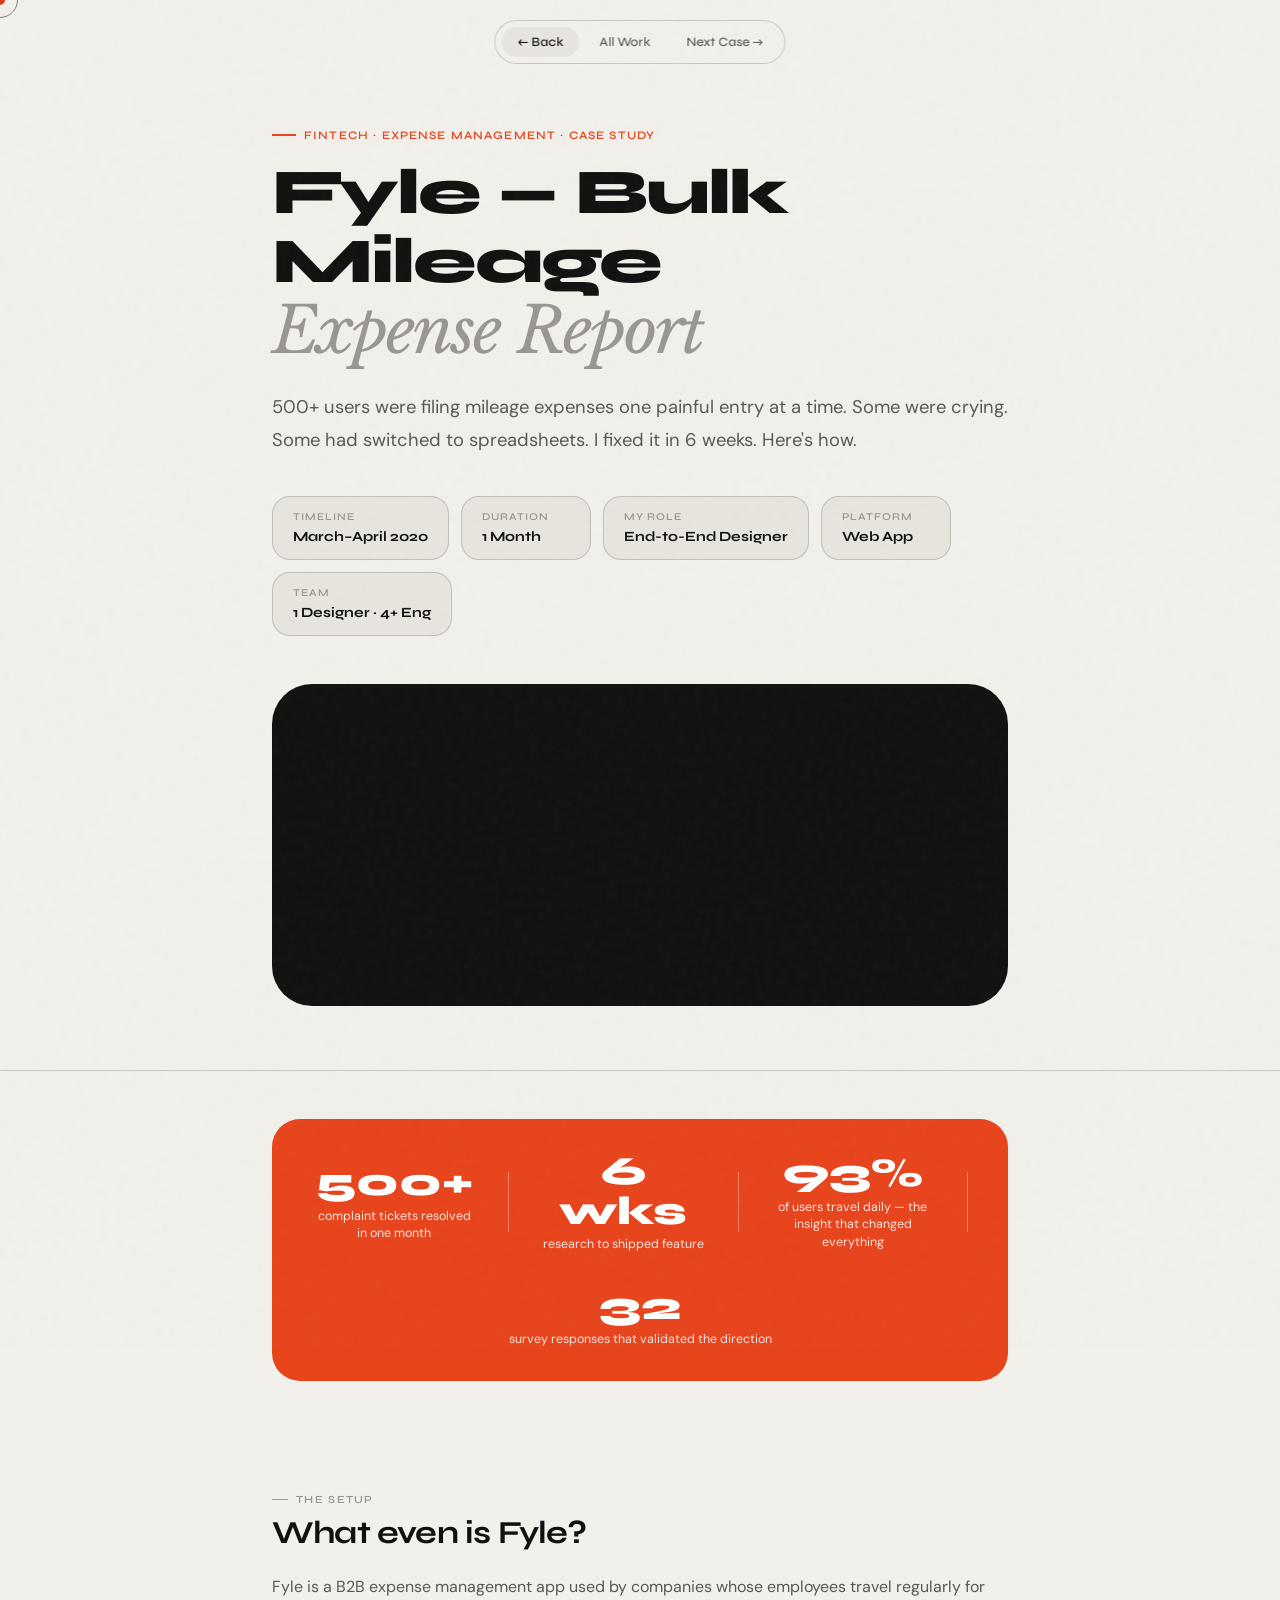
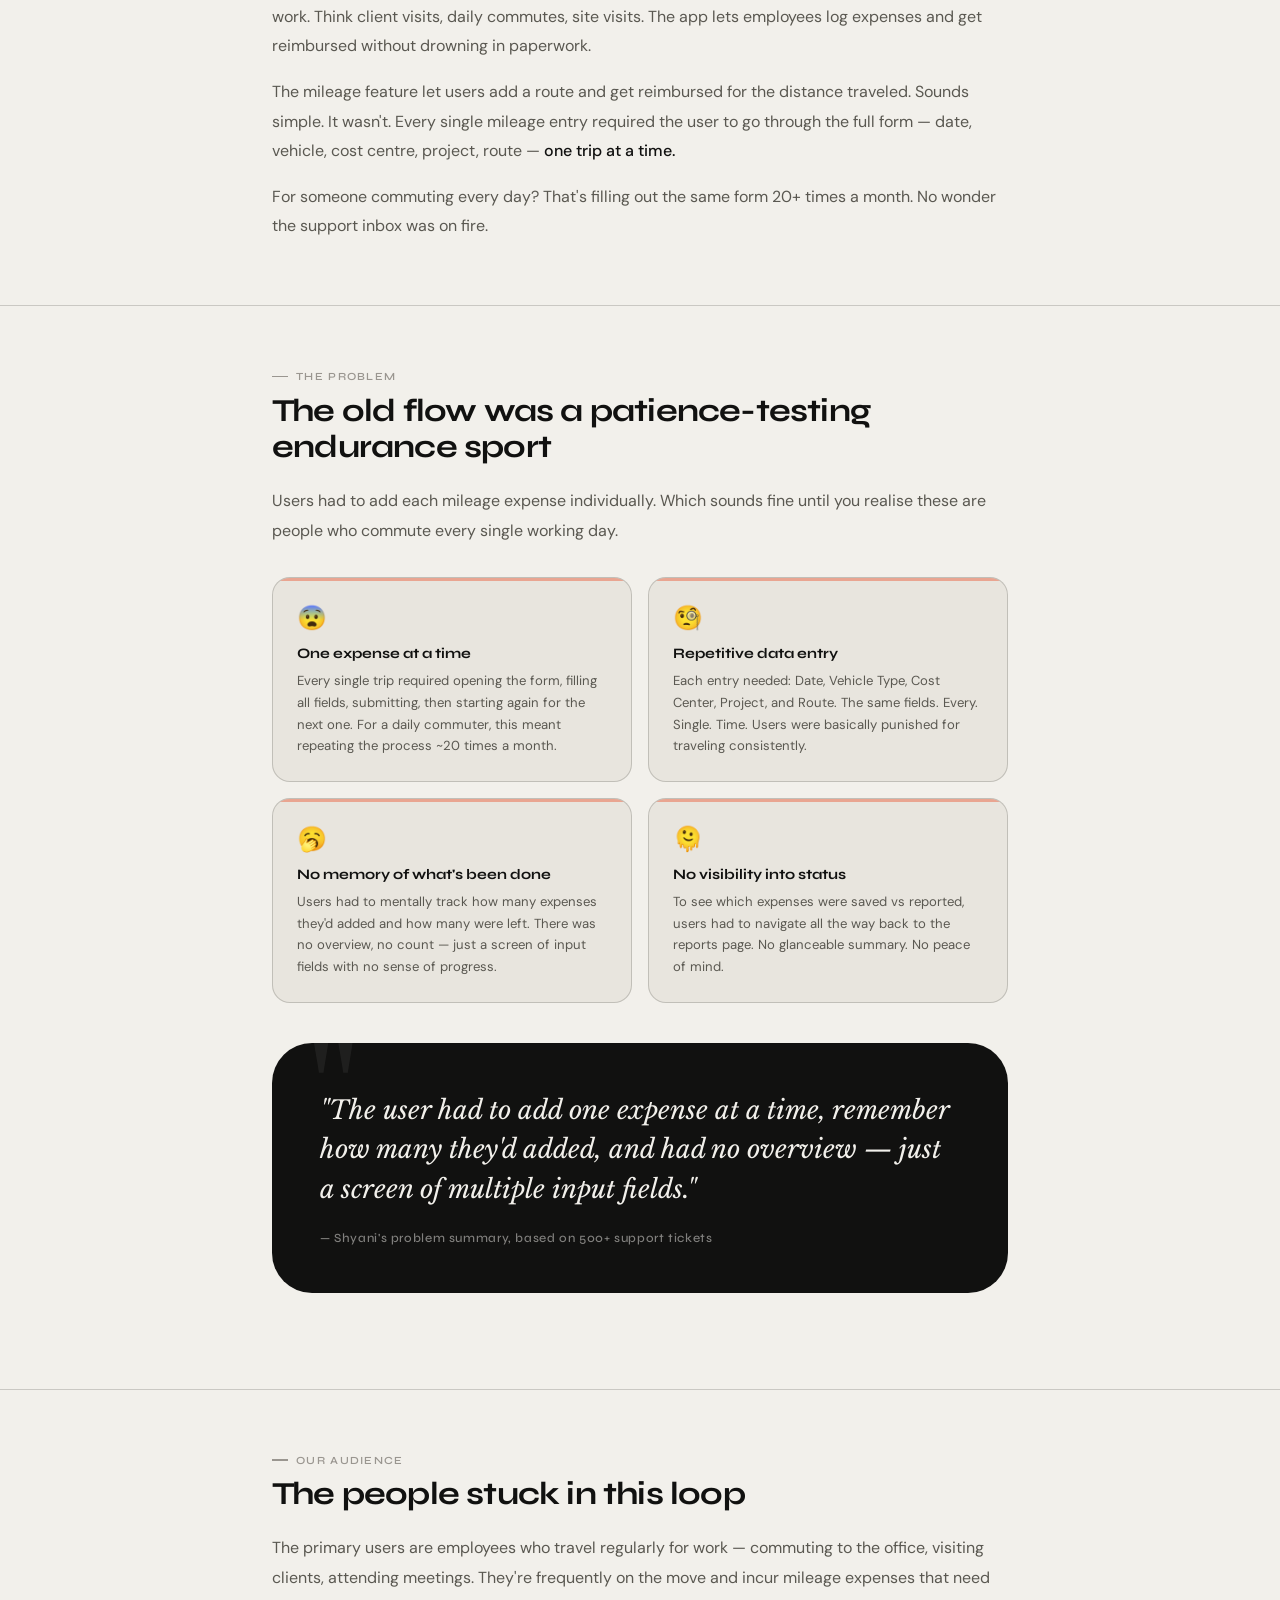
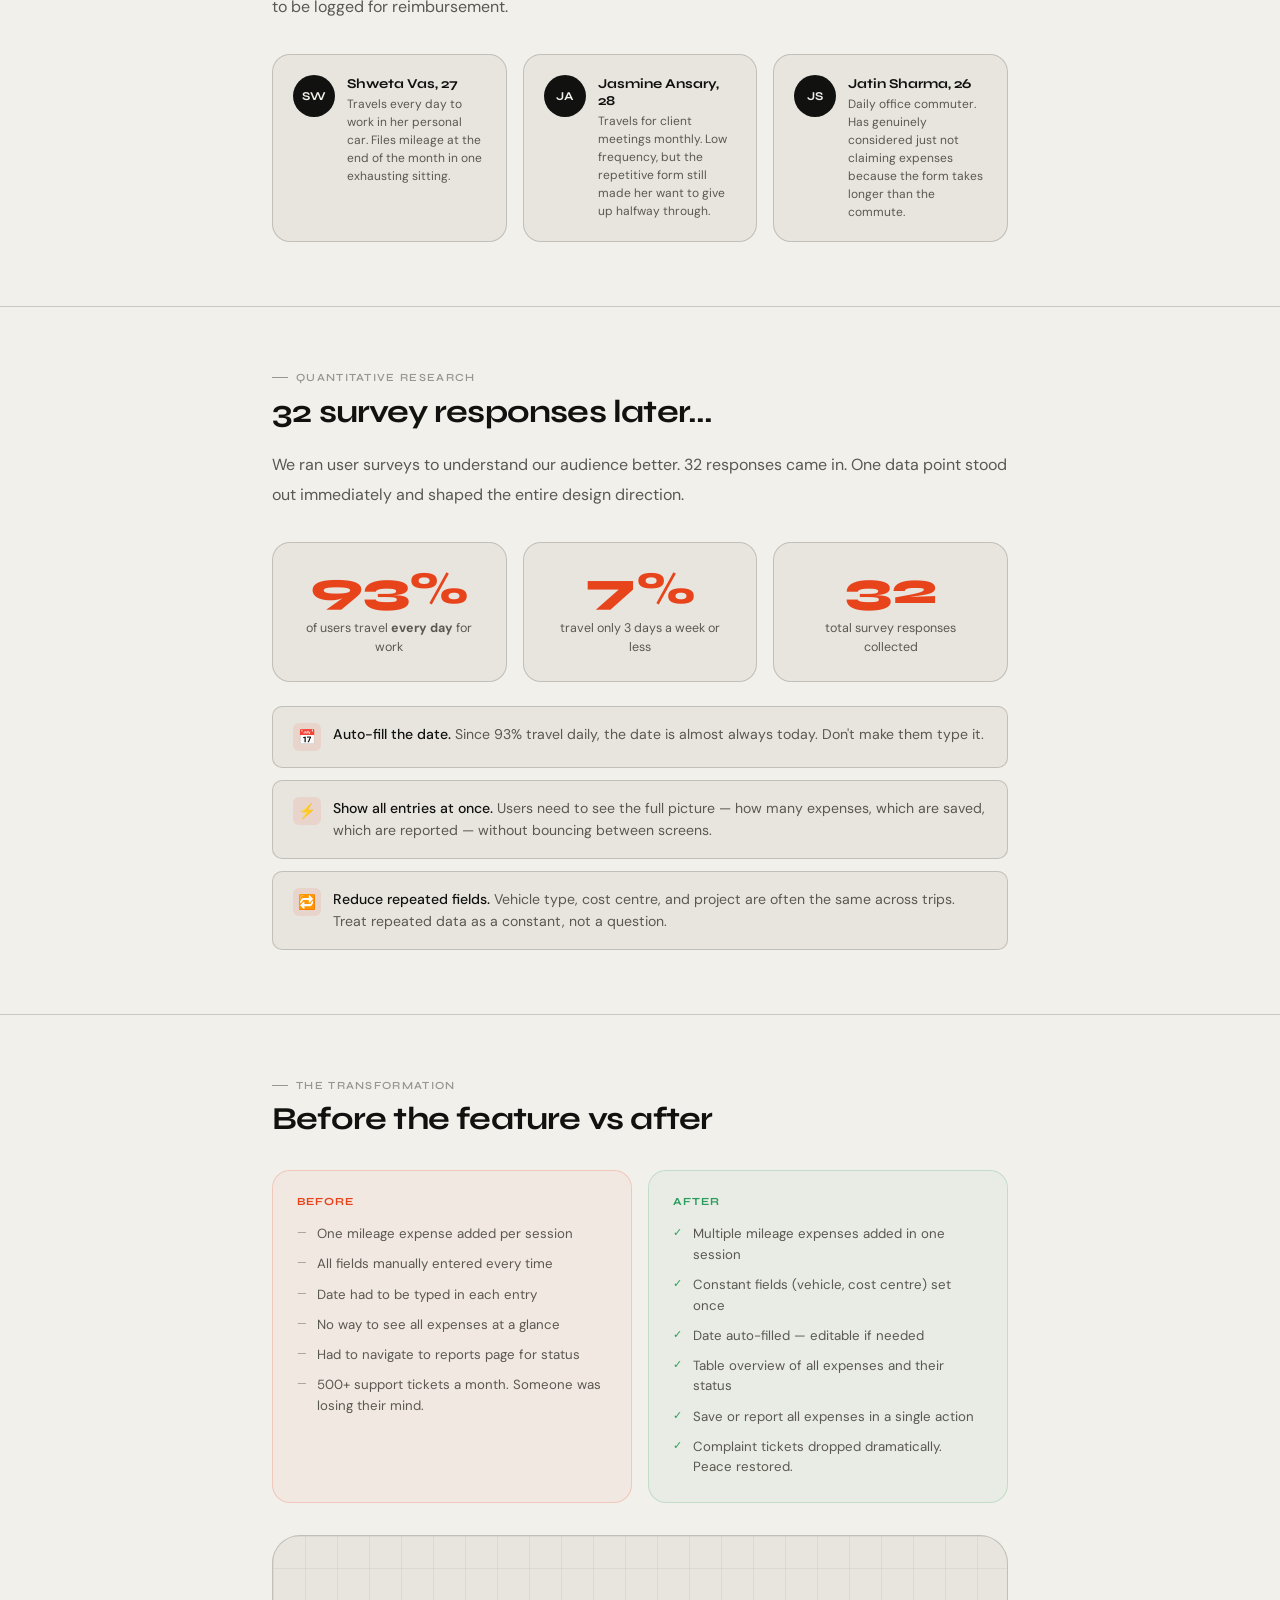
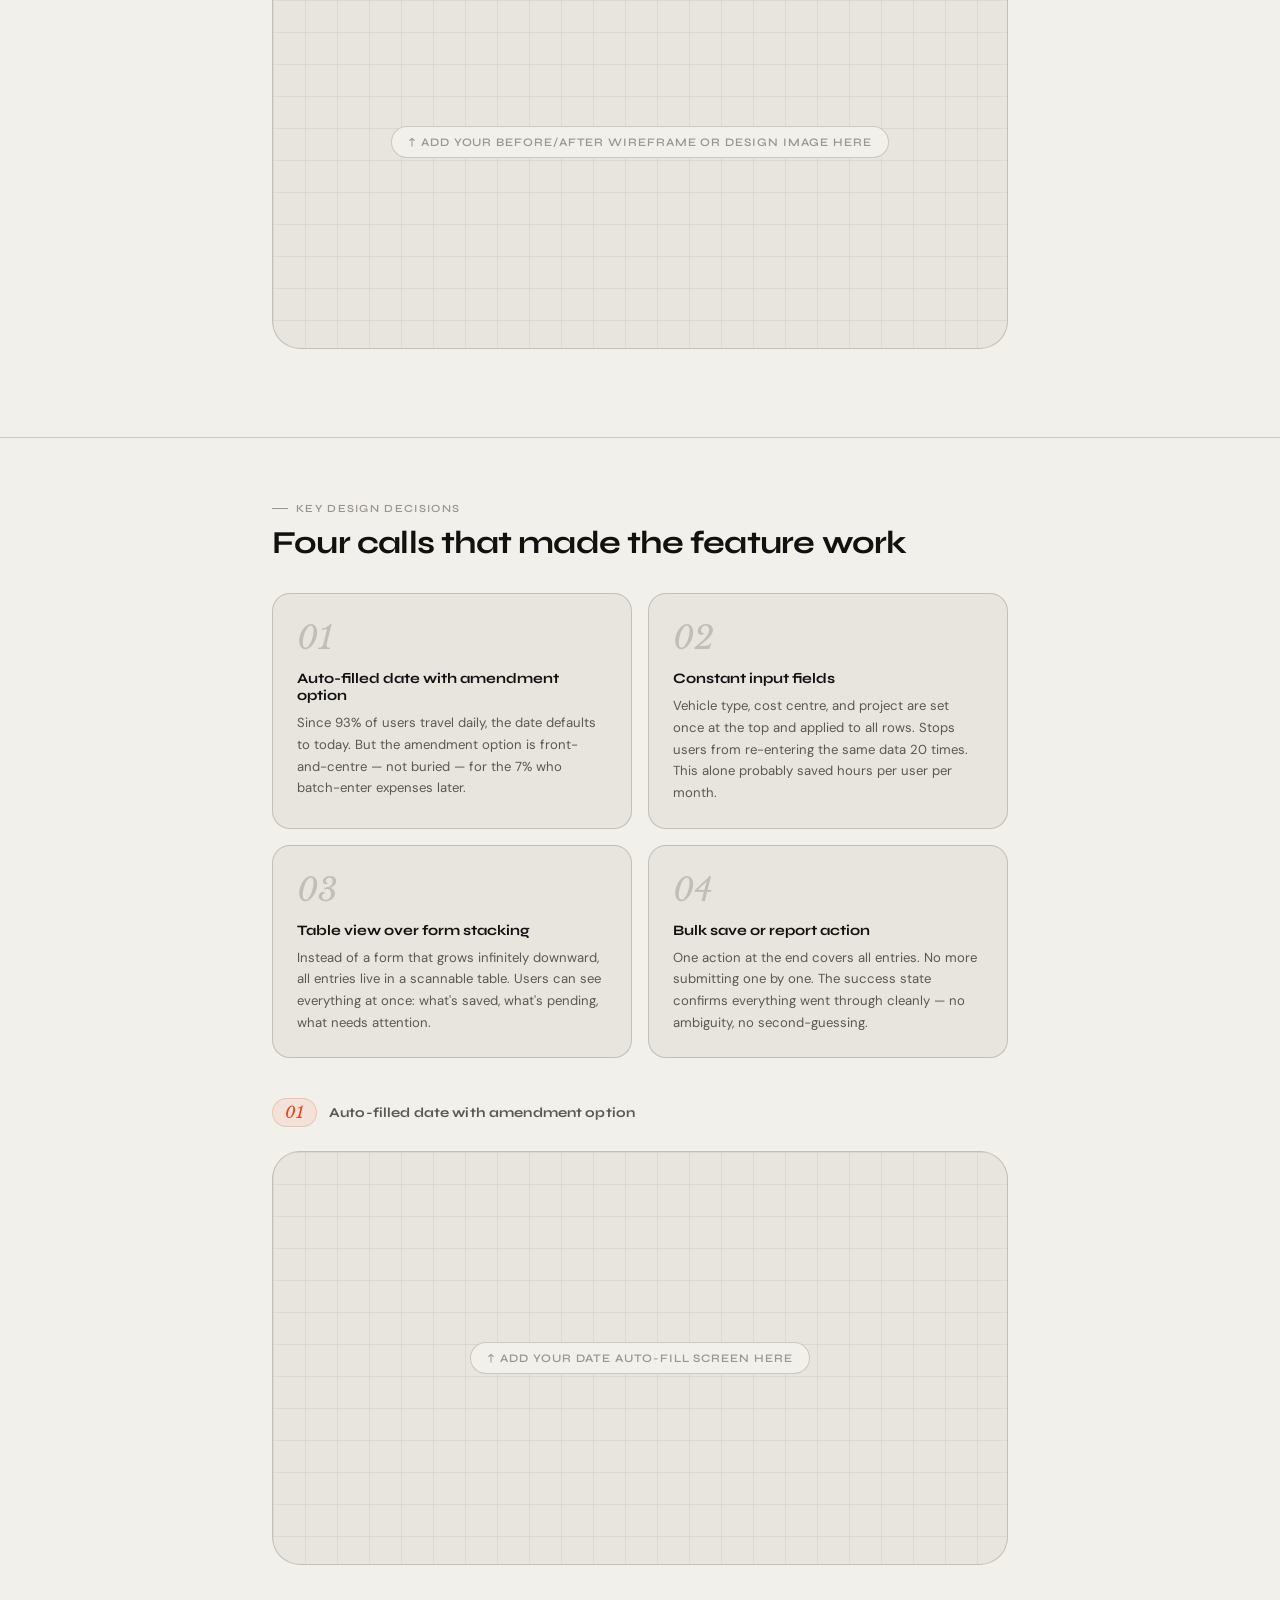
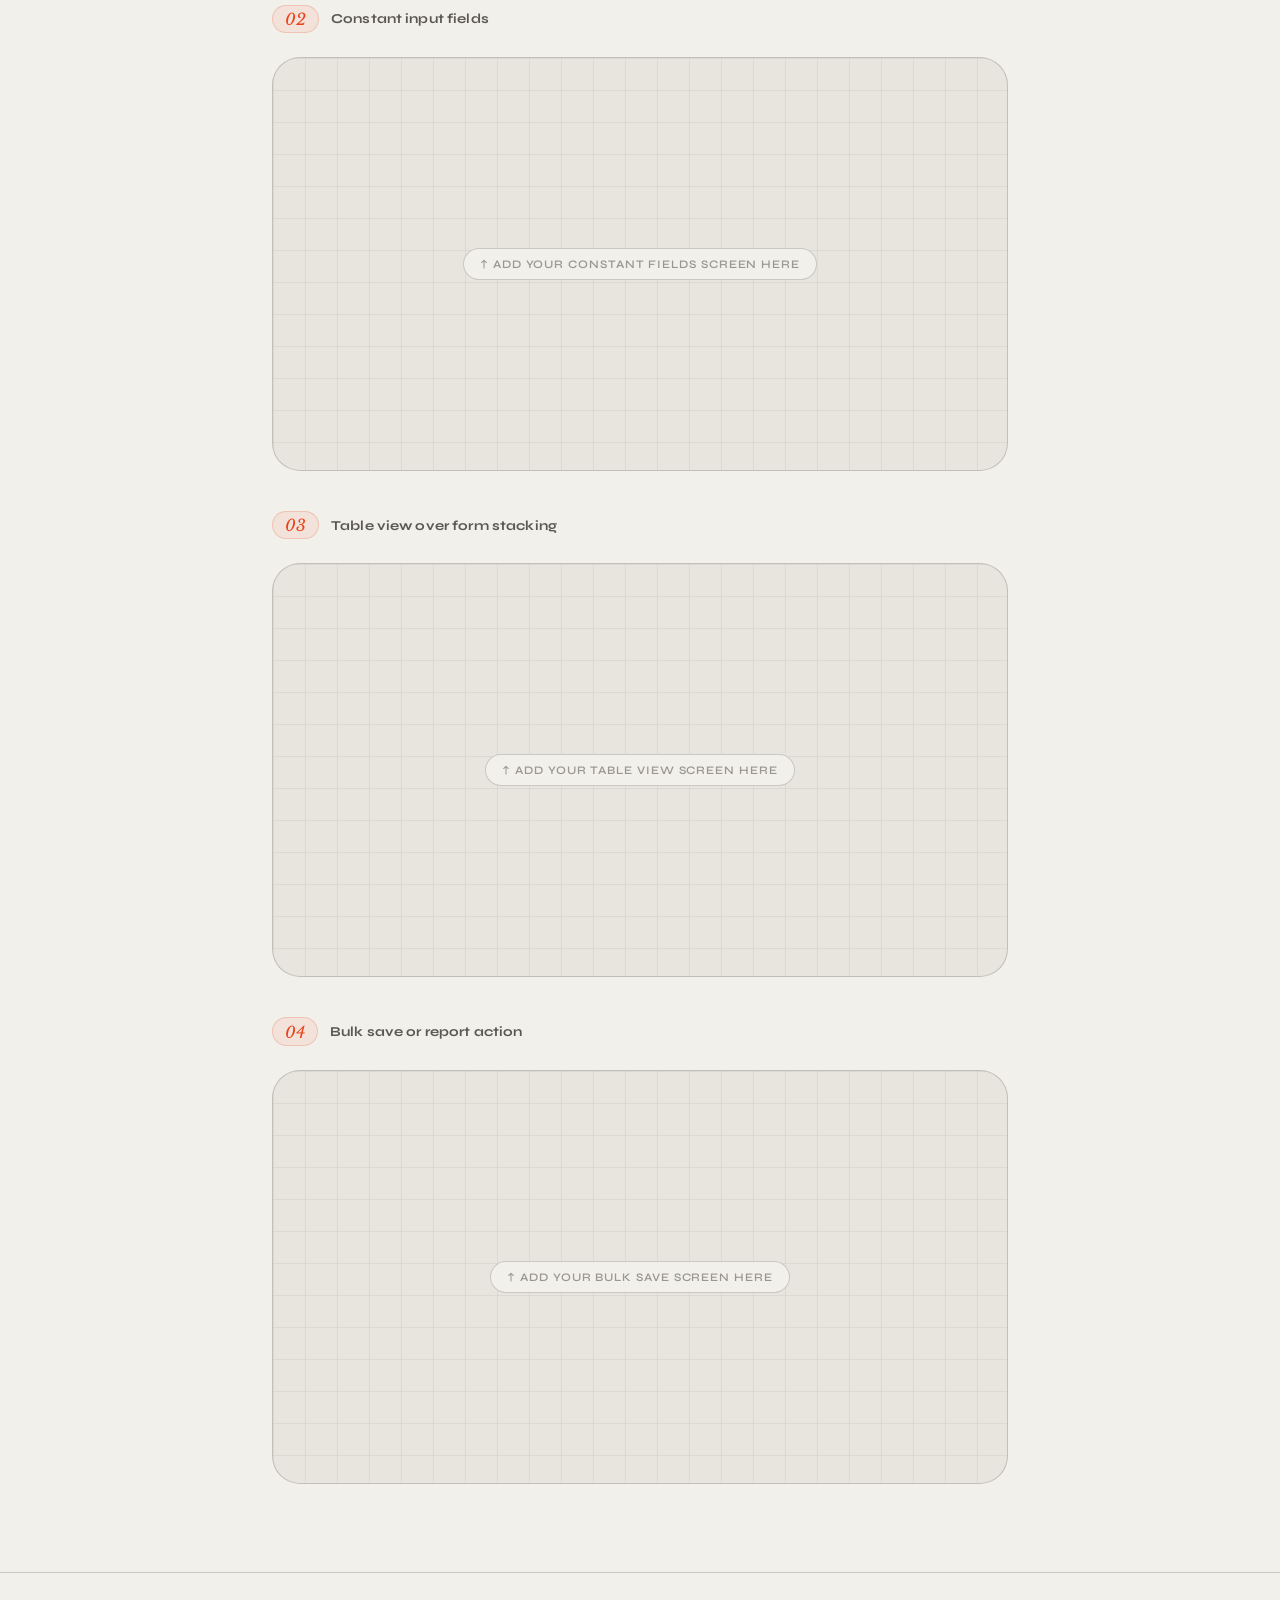
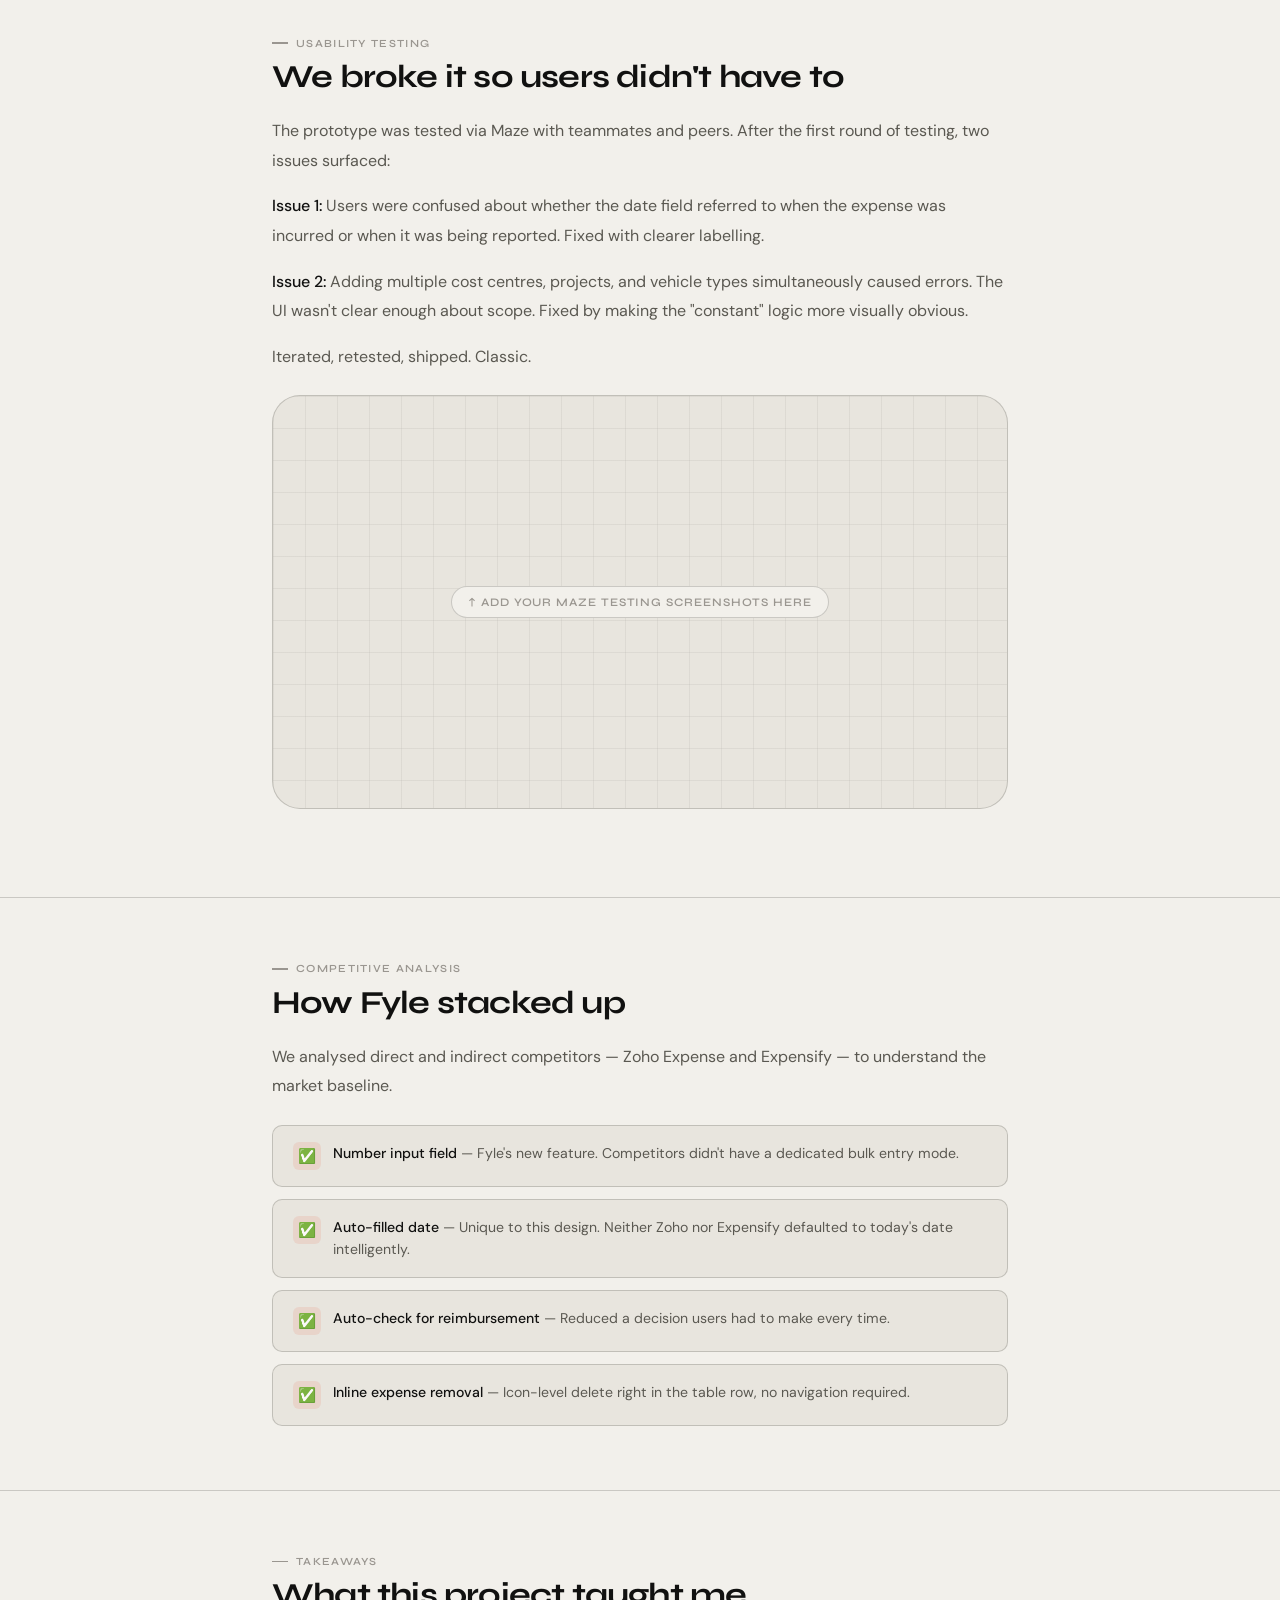
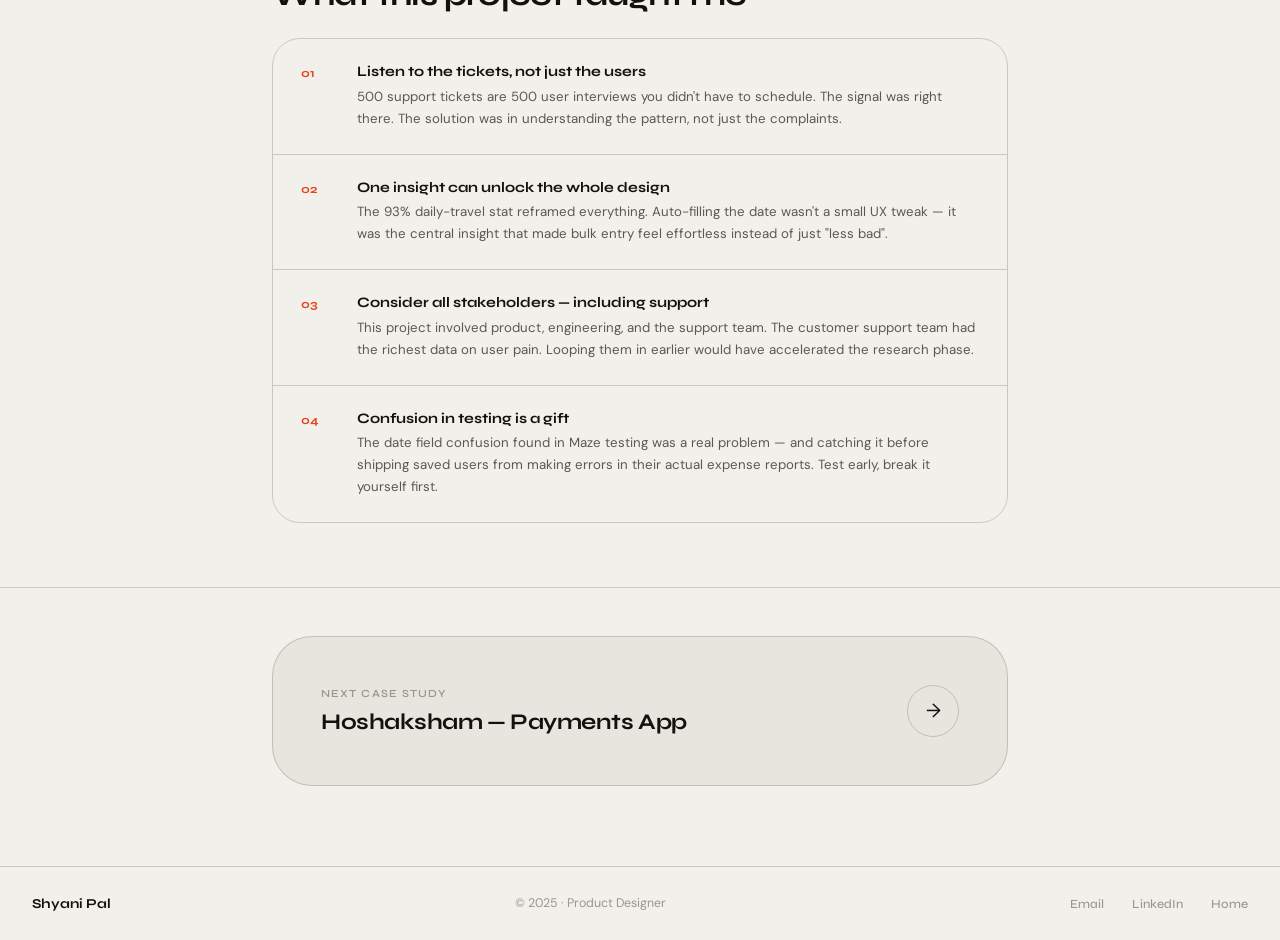
==== commit ee5c8efa: "Update fyle-case-study.html" ====
--- a/fyle-case-study.html
+++ b/fyle-case-study.html
@@ -584,6 +584,31 @@
 .img-placeholder.tall { aspect-ratio: 16/9; }
 .img-placeholder.short { aspect-ratio: 21/7; }
 
+/* DECISION VISUALS */
+.decision-visual {
+  margin-top: 2.5rem;
+}
+.decision-visual-label {
+  display: flex; align-items: center; gap: 0.75rem;
+  margin-bottom: 0.75rem;
+}
+.decision-visual-num {
+  font-family: 'Libre Baskerville', serif;
+  font-size: 1rem; font-style: italic;
+  color: var(--accent);
+  background: rgba(232,68,28,0.08);
+  border: 1px solid rgba(232,68,28,0.2);
+  border-radius: 100px;
+  padding: 0.2rem 0.75rem;
+  flex-shrink: 0;
+}
+.decision-visual-title {
+  font-family: 'Syne', sans-serif;
+  font-size: 0.85rem; font-weight: 700;
+  color: var(--ink-2);
+  letter-spacing: 0.01em;
+}
+
 /* REVEAL */
 .reveal {
   opacity: 0;
@@ -887,9 +912,50 @@
         <div class="decision-desc">One action at the end covers all entries. No more submitting one by one. The success state confirms everything went through cleanly — no ambiguity, no second-guessing.</div>
       </div>
     </div>
-    <div class="img-placeholder tall reveal">
-      <span>↑ Add your final design screens here</span>
-    </div>
+    <!-- Decision 01 -->
+    <div class="decision-visual reveal">
+      <div class="decision-visual-label">
+        <span class="decision-visual-num">01</span>
+        <span class="decision-visual-title">Auto-filled date with amendment option</span>
+      </div>
+      <div class="img-placeholder tall">
+        <span>↑ Add your date auto-fill screen here</span>
+      </div>
+    </div>
+
+    <!-- Decision 02 -->
+    <div class="decision-visual reveal">
+      <div class="decision-visual-label">
+        <span class="decision-visual-num">02</span>
+        <span class="decision-visual-title">Constant input fields</span>
+      </div>
+      <div class="img-placeholder tall">
+        <span>↑ Add your constant fields screen here</span>
+      </div>
+    </div>
+
+    <!-- Decision 03 -->
+    <div class="decision-visual reveal">
+      <div class="decision-visual-label">
+        <span class="decision-visual-num">03</span>
+        <span class="decision-visual-title">Table view over form stacking</span>
+      </div>
+      <div class="img-placeholder tall">
+        <span>↑ Add your table view screen here</span>
+      </div>
+    </div>
+
+    <!-- Decision 04 -->
+    <div class="decision-visual reveal">
+      <div class="decision-visual-label">
+        <span class="decision-visual-num">04</span>
+        <span class="decision-visual-title">Bulk save or report action</span>
+      </div>
+      <div class="img-placeholder tall">
+        <span>↑ Add your bulk save screen here</span>
+      </div>
+    </div>
+
   </div>
 </div>
 
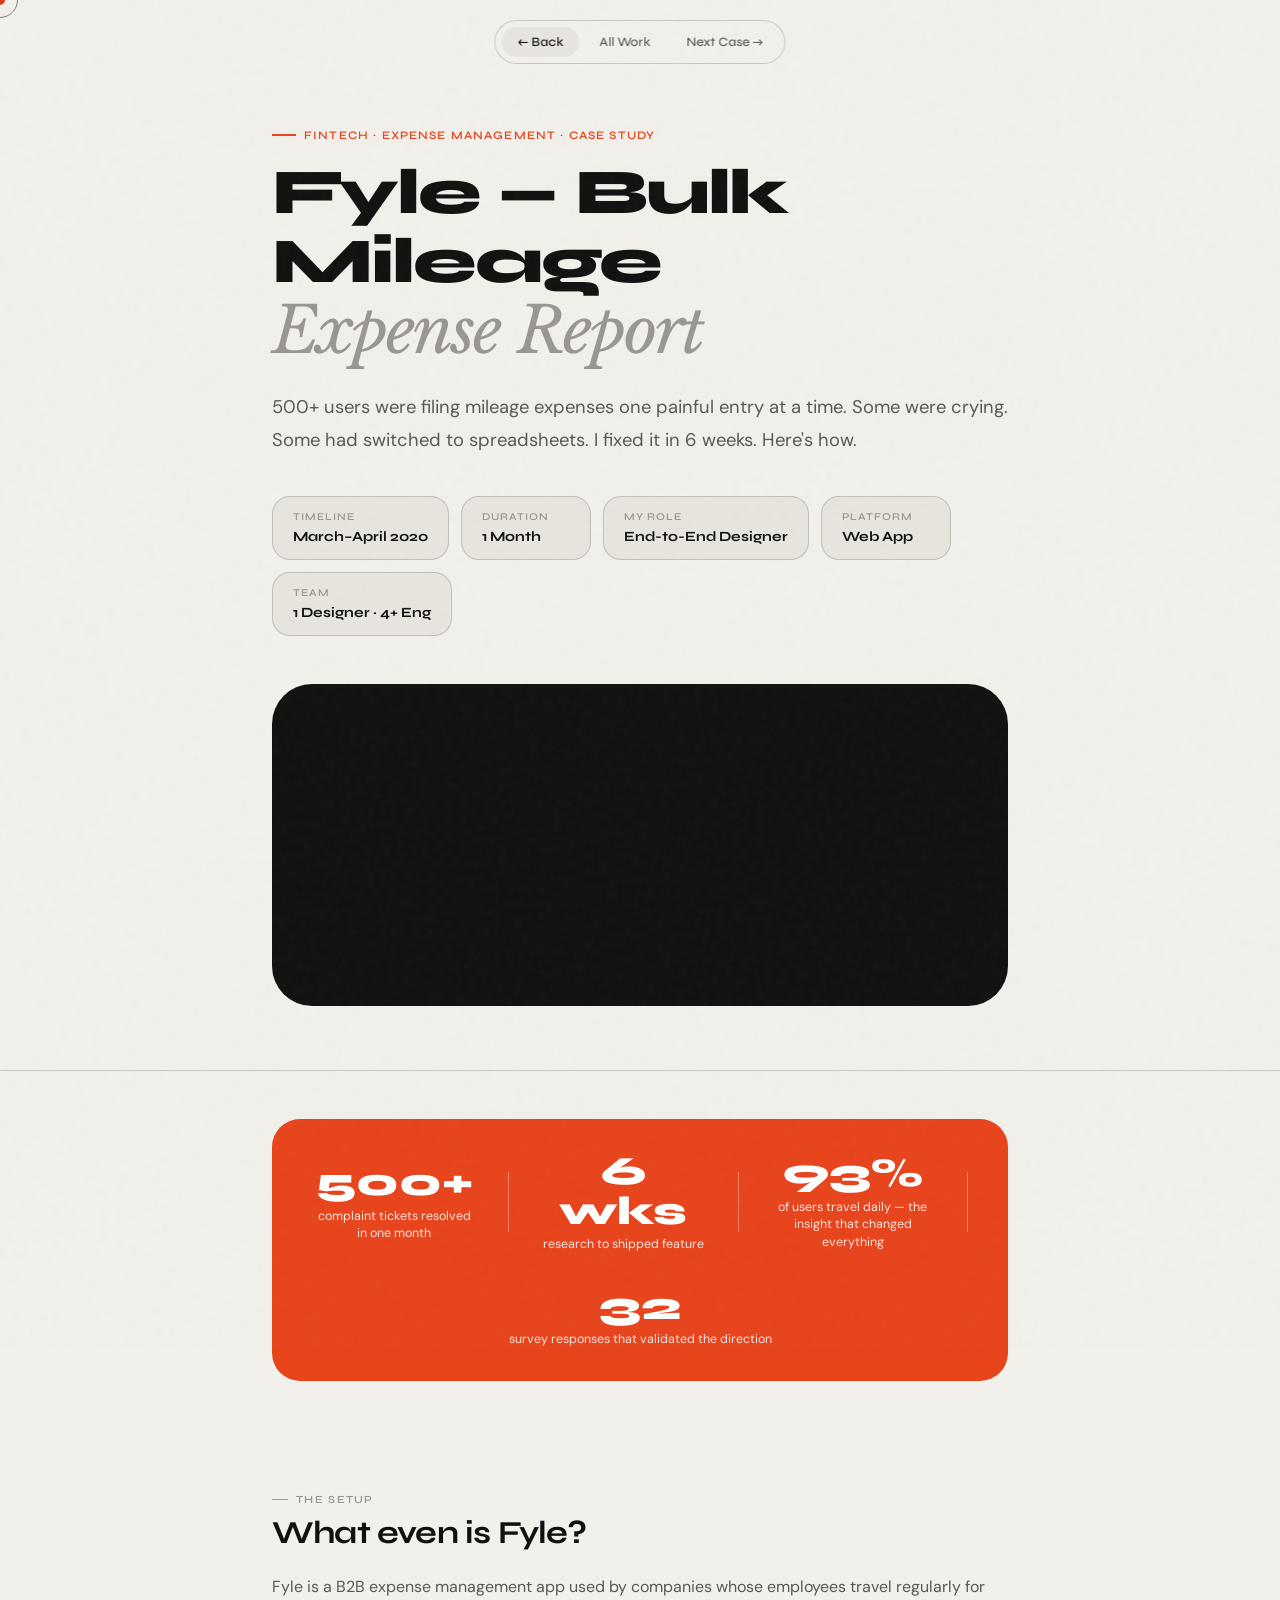
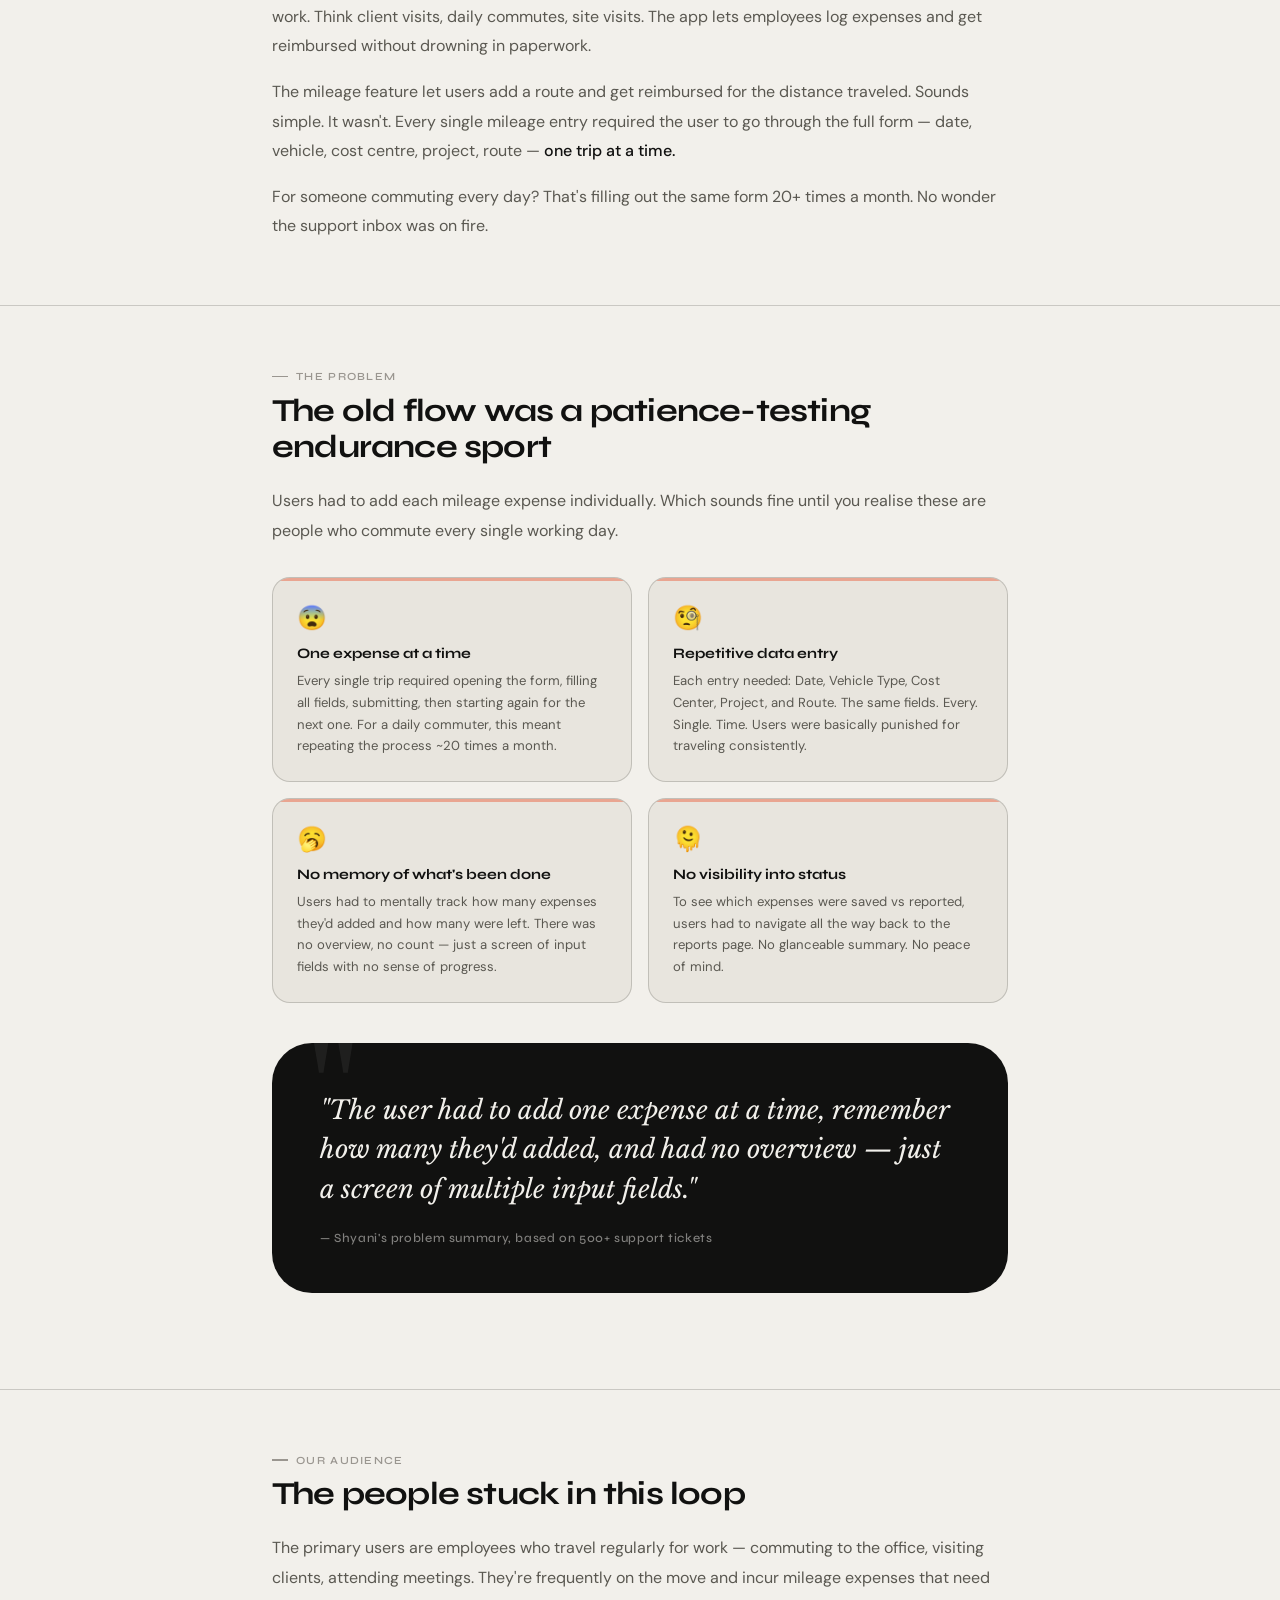
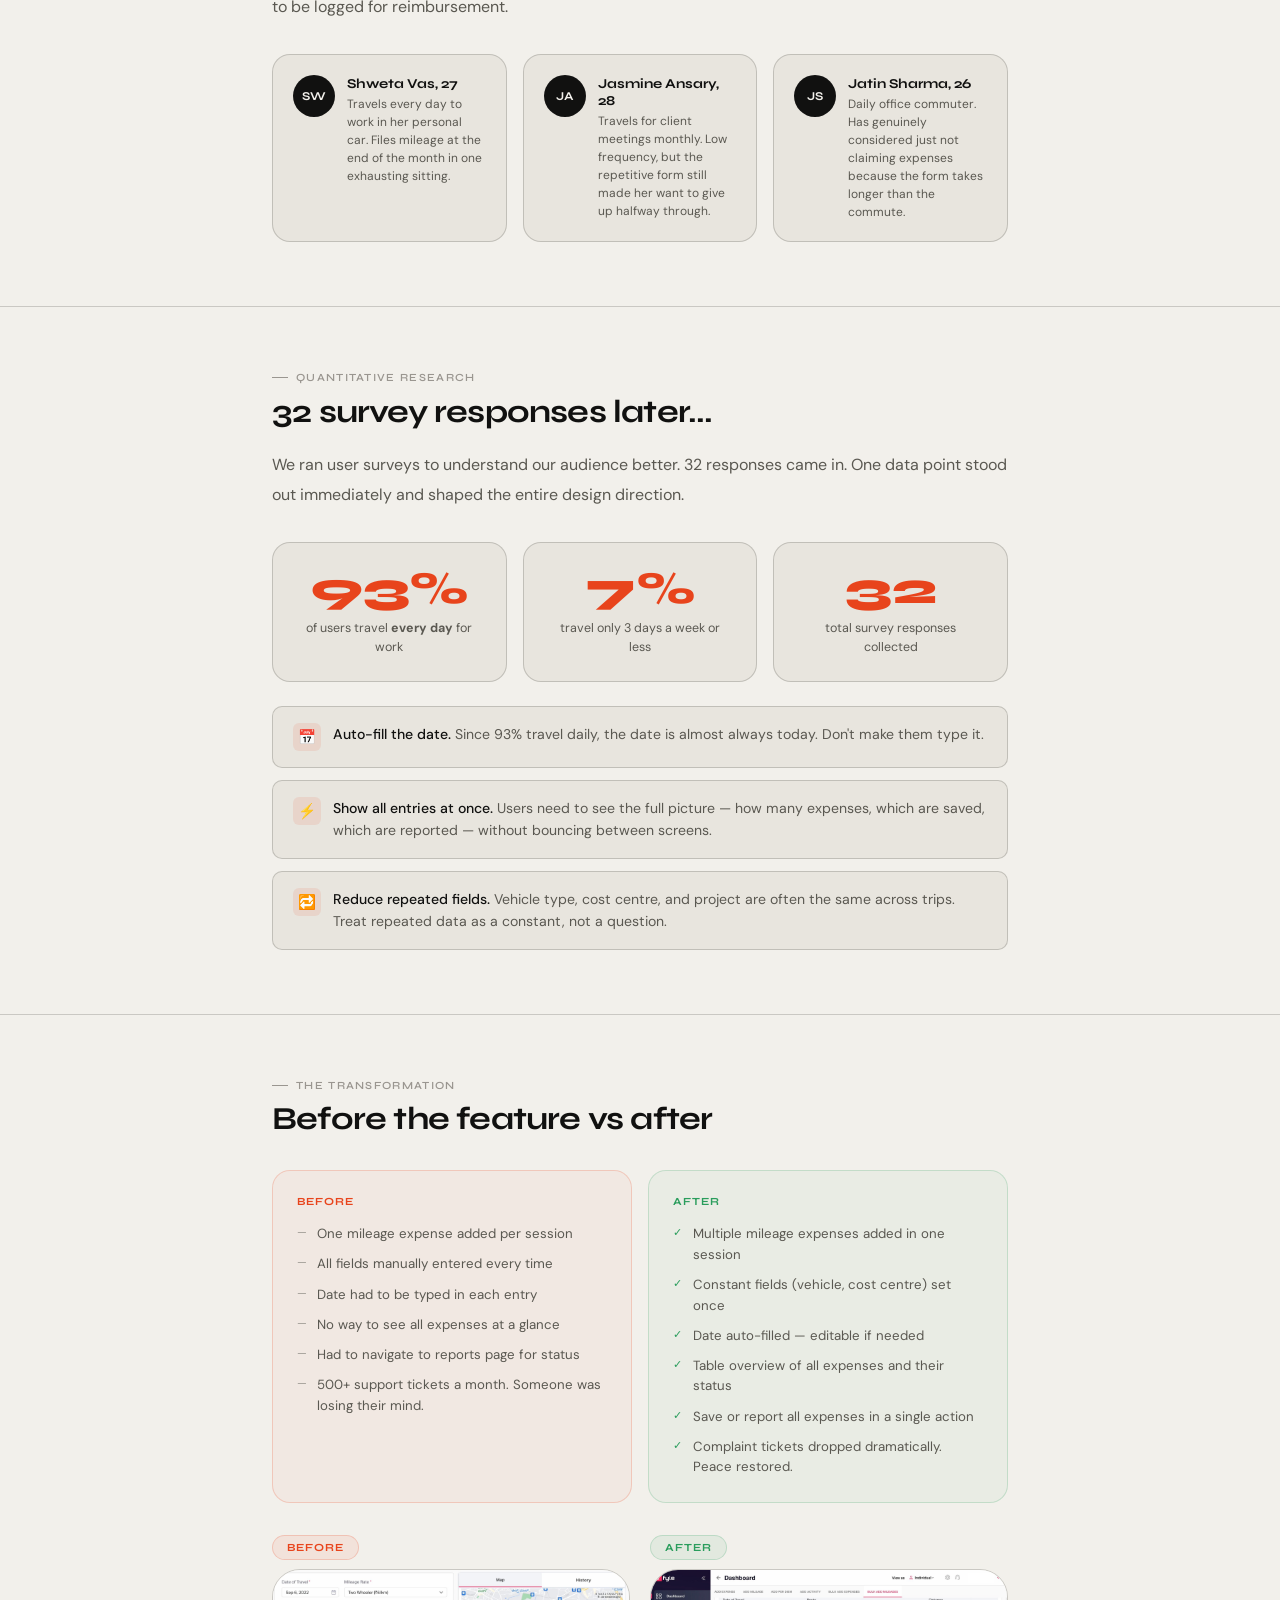
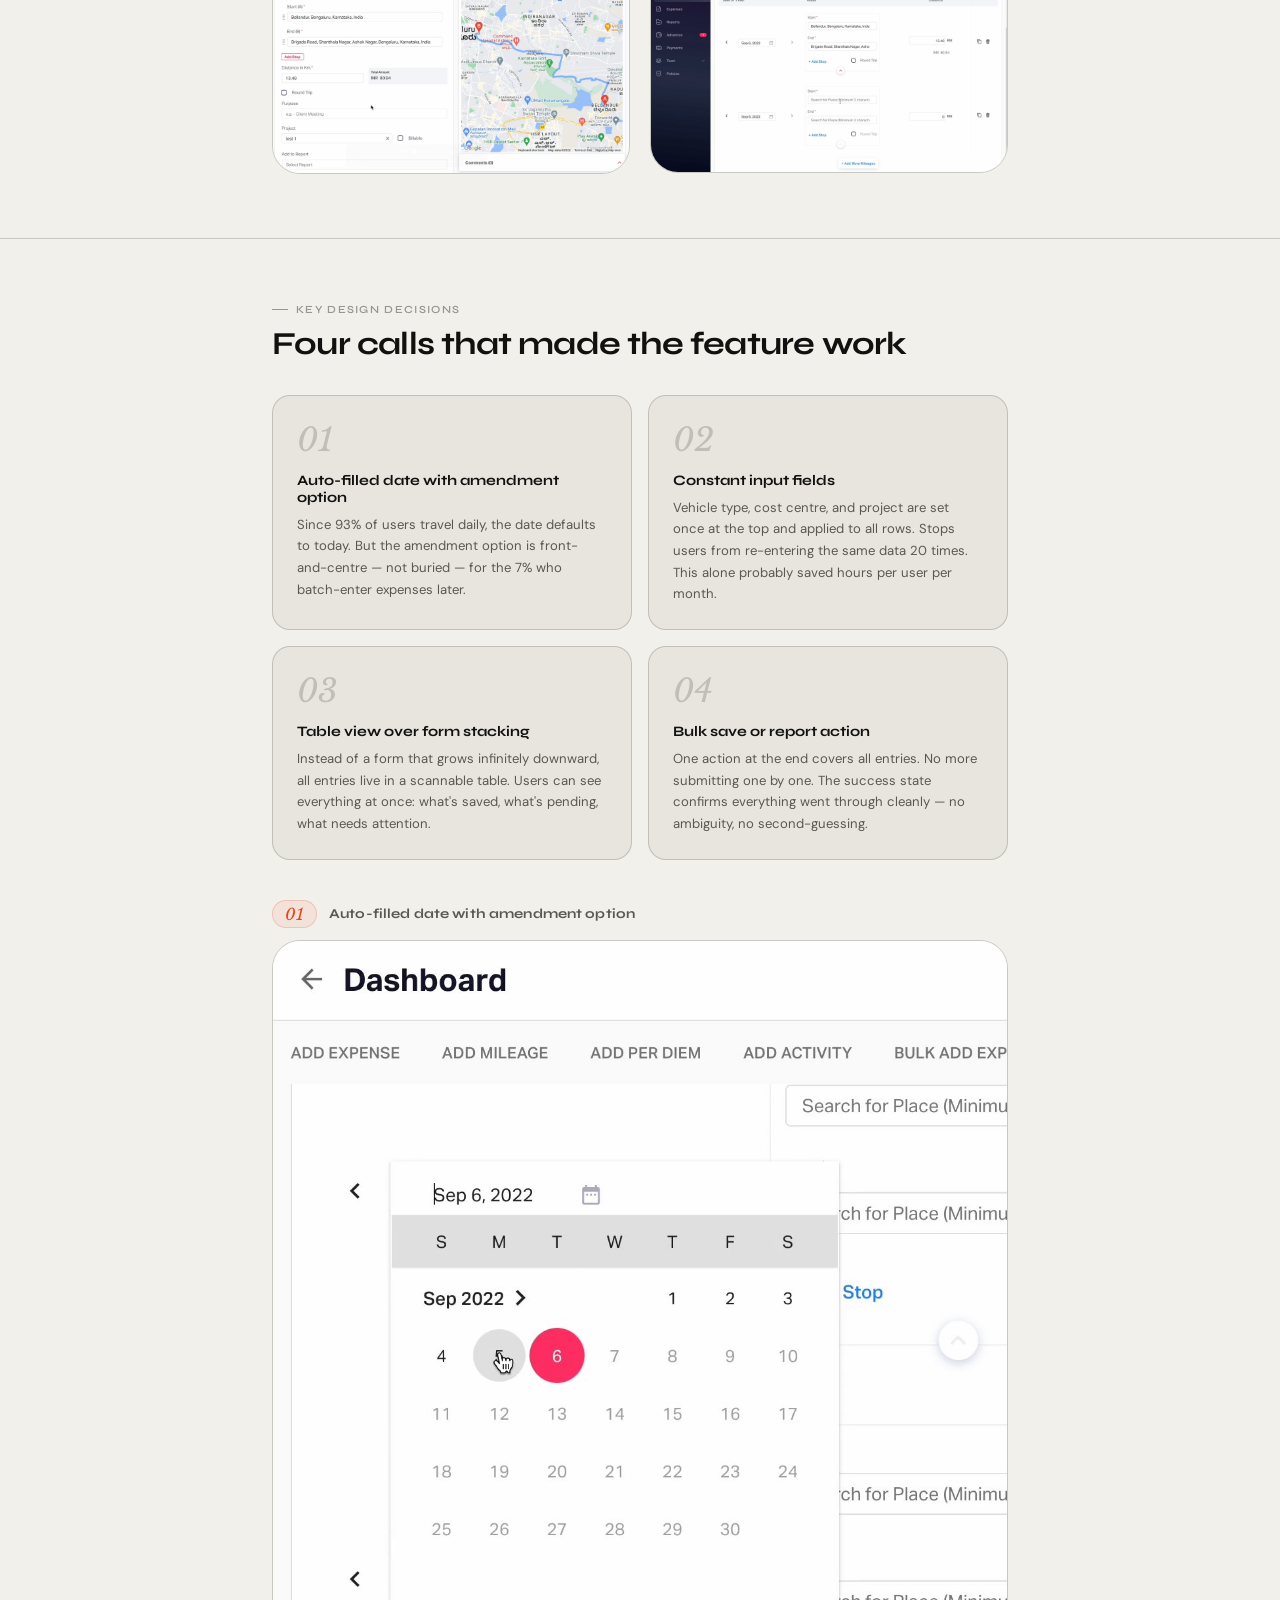
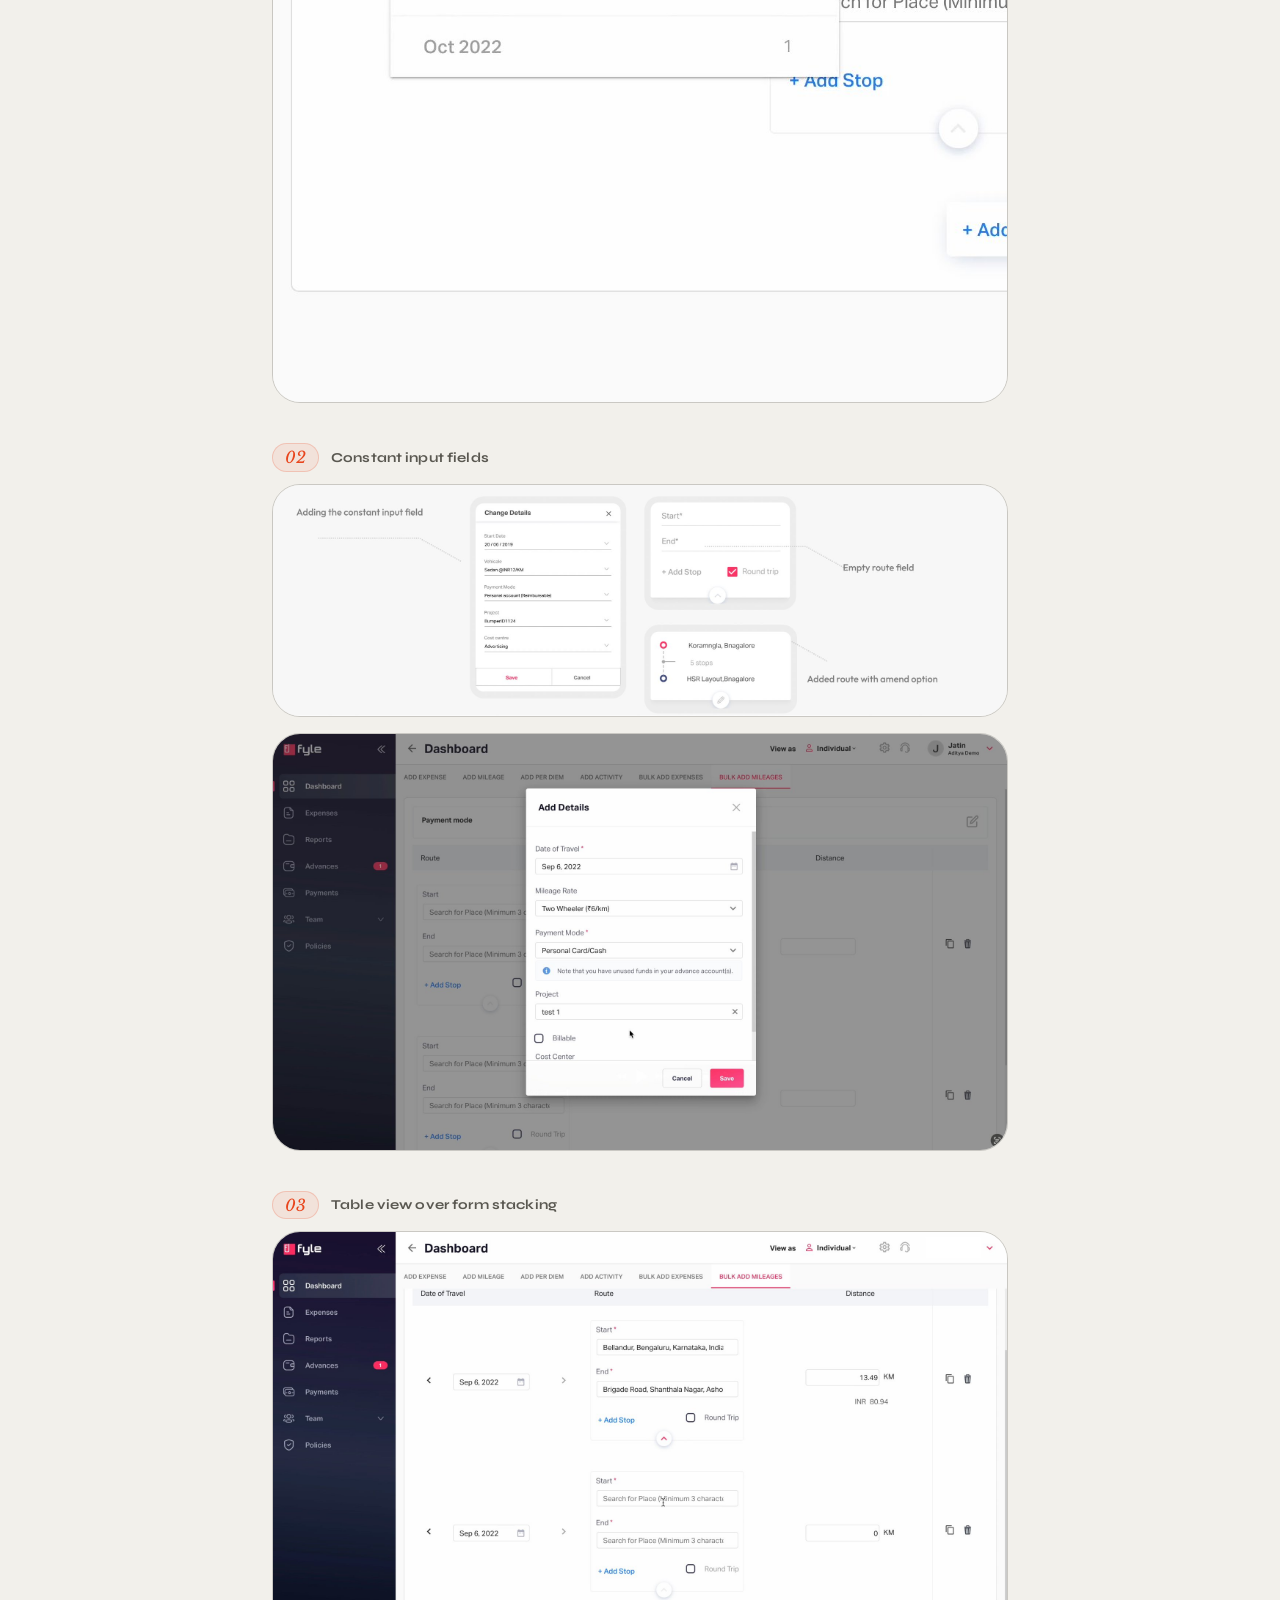
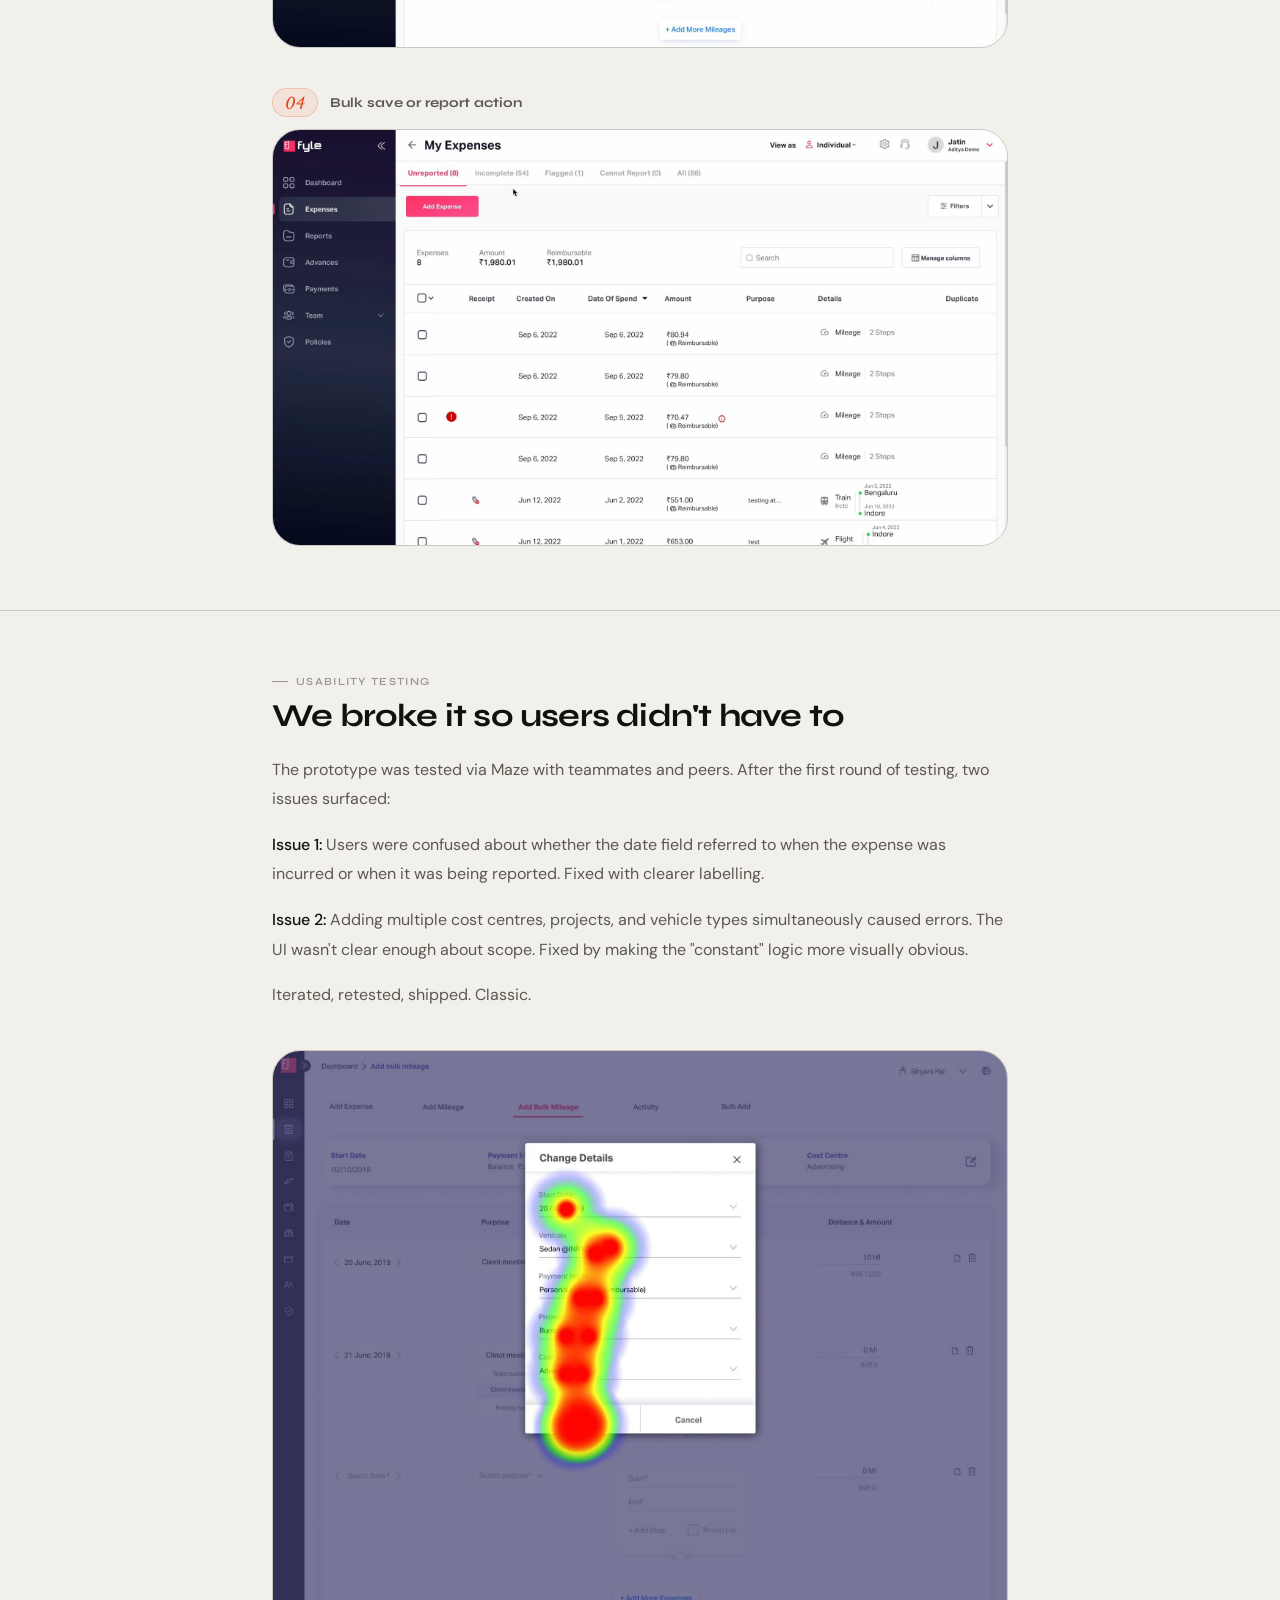
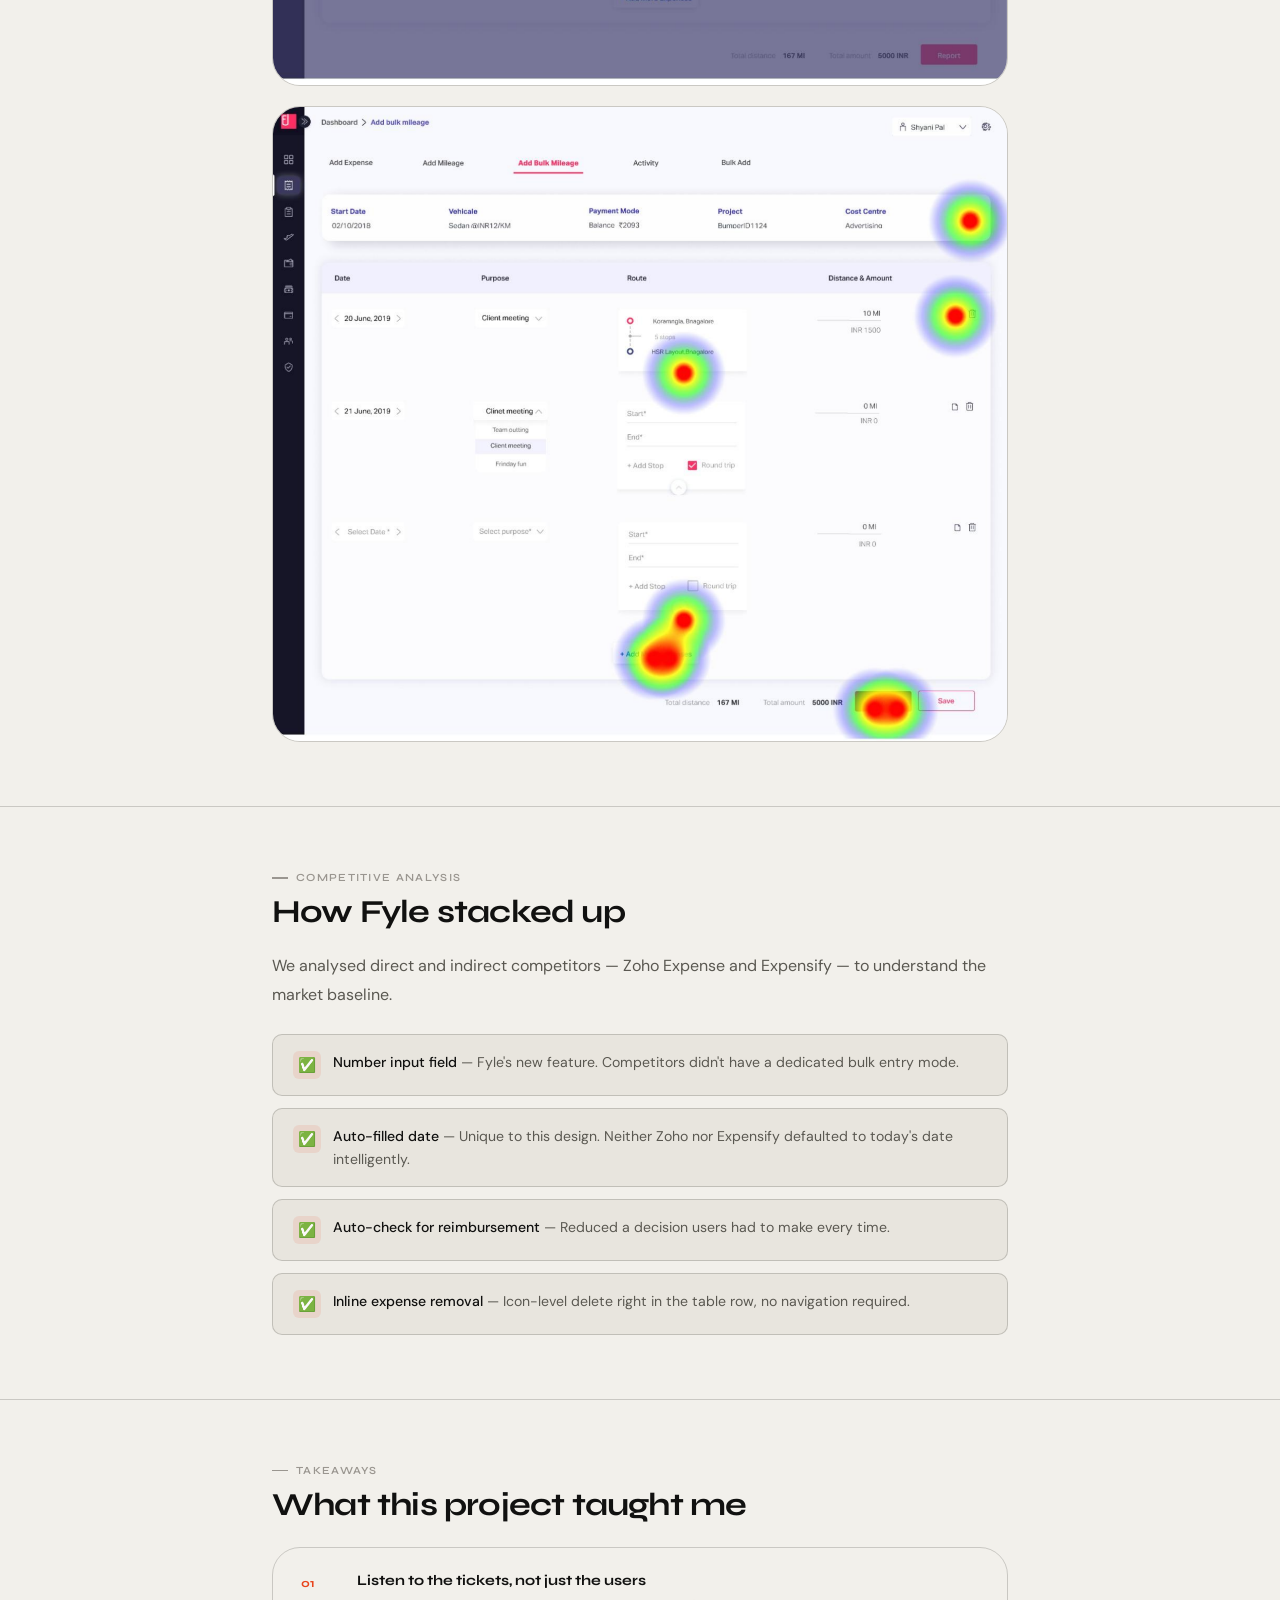
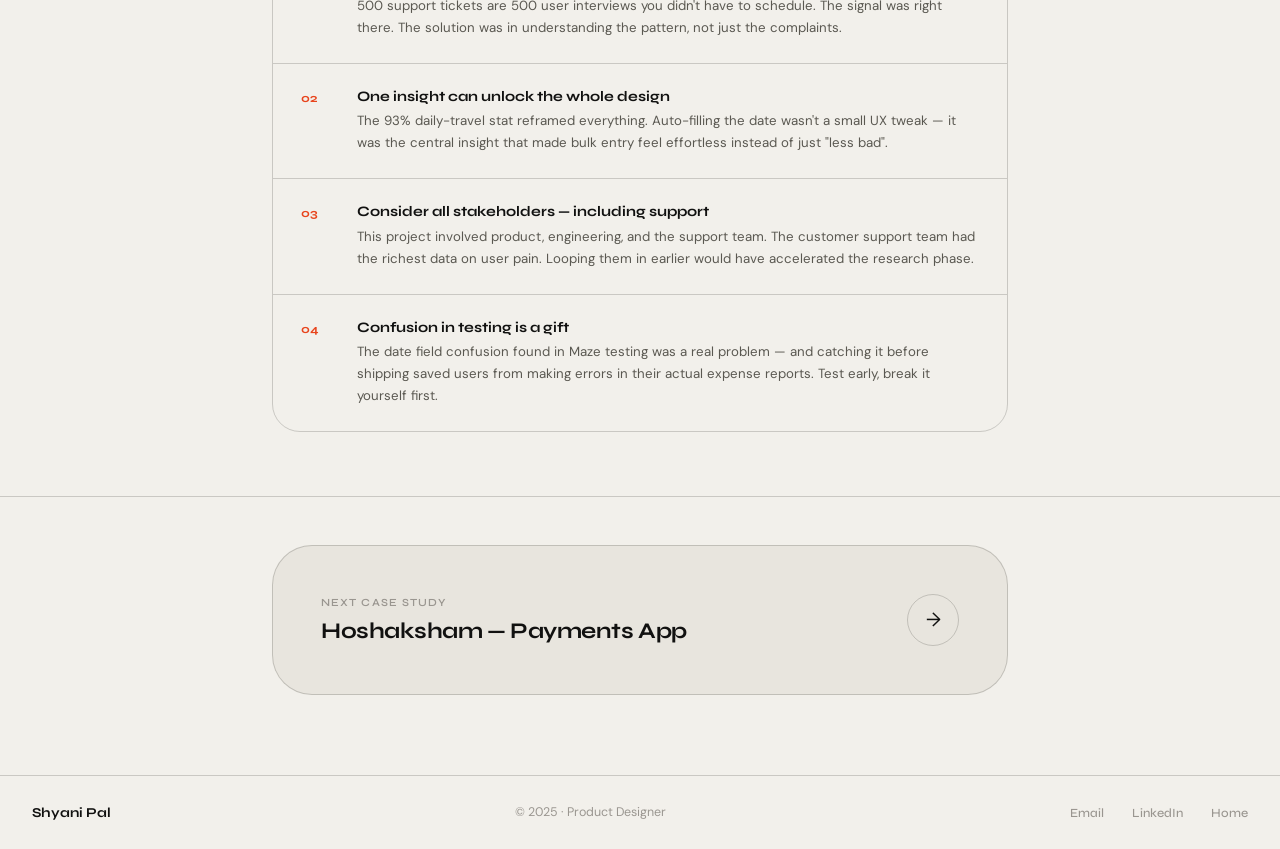
==== commit f5c2deb1: "Update fyle-case-study.html" ====
--- a/fyle-case-study.html
+++ b/fyle-case-study.html
@@ -584,6 +584,27 @@
 .img-placeholder.tall { aspect-ratio: 16/9; }
 .img-placeholder.short { aspect-ratio: 21/7; }
 
+/* BEFORE/AFTER VISUALS */
+.ba-visual-row {
+  display: grid;
+  grid-template-columns: 1fr 1fr;
+  gap: 1.25rem;
+  margin-top: 2rem;
+}
+.ba-visual-block { display: flex; flex-direction: column; gap: 0.6rem; }
+.ba-visual-label {
+  font-family: 'Syne', sans-serif;
+  font-size: 0.68rem; font-weight: 700;
+  letter-spacing: 0.1em; text-transform: uppercase;
+  padding: 0.3rem 0.85rem;
+  border-radius: 100px;
+  display: inline-block;
+  align-self: flex-start;
+}
+.before-label { background: rgba(232,68,28,0.08); color: var(--accent); border: 1px solid rgba(232,68,28,0.2); }
+.after-label  { background: rgba(42,157,92,0.08);  color: var(--green);  border: 1px solid rgba(42,157,92,0.2); }
+@media (max-width: 640px) { .ba-visual-row { grid-template-columns: 1fr; } }
+
 /* DECISION VISUALS */
 .decision-visual {
   margin-top: 2.5rem;
@@ -879,8 +900,15 @@
       </div>
     </div>
 
-    <div class="img-placeholder tall reveal" style="margin-top: 2rem;">
-      <span>↑ Add your before/after wireframe or design image here</span>
+    <div class="ba-visual-row reveal" style="margin-top: 2rem;">
+      <div class="ba-visual-block">
+        <div class="ba-visual-label before-label">Before</div>
+        <img src="[data-uri]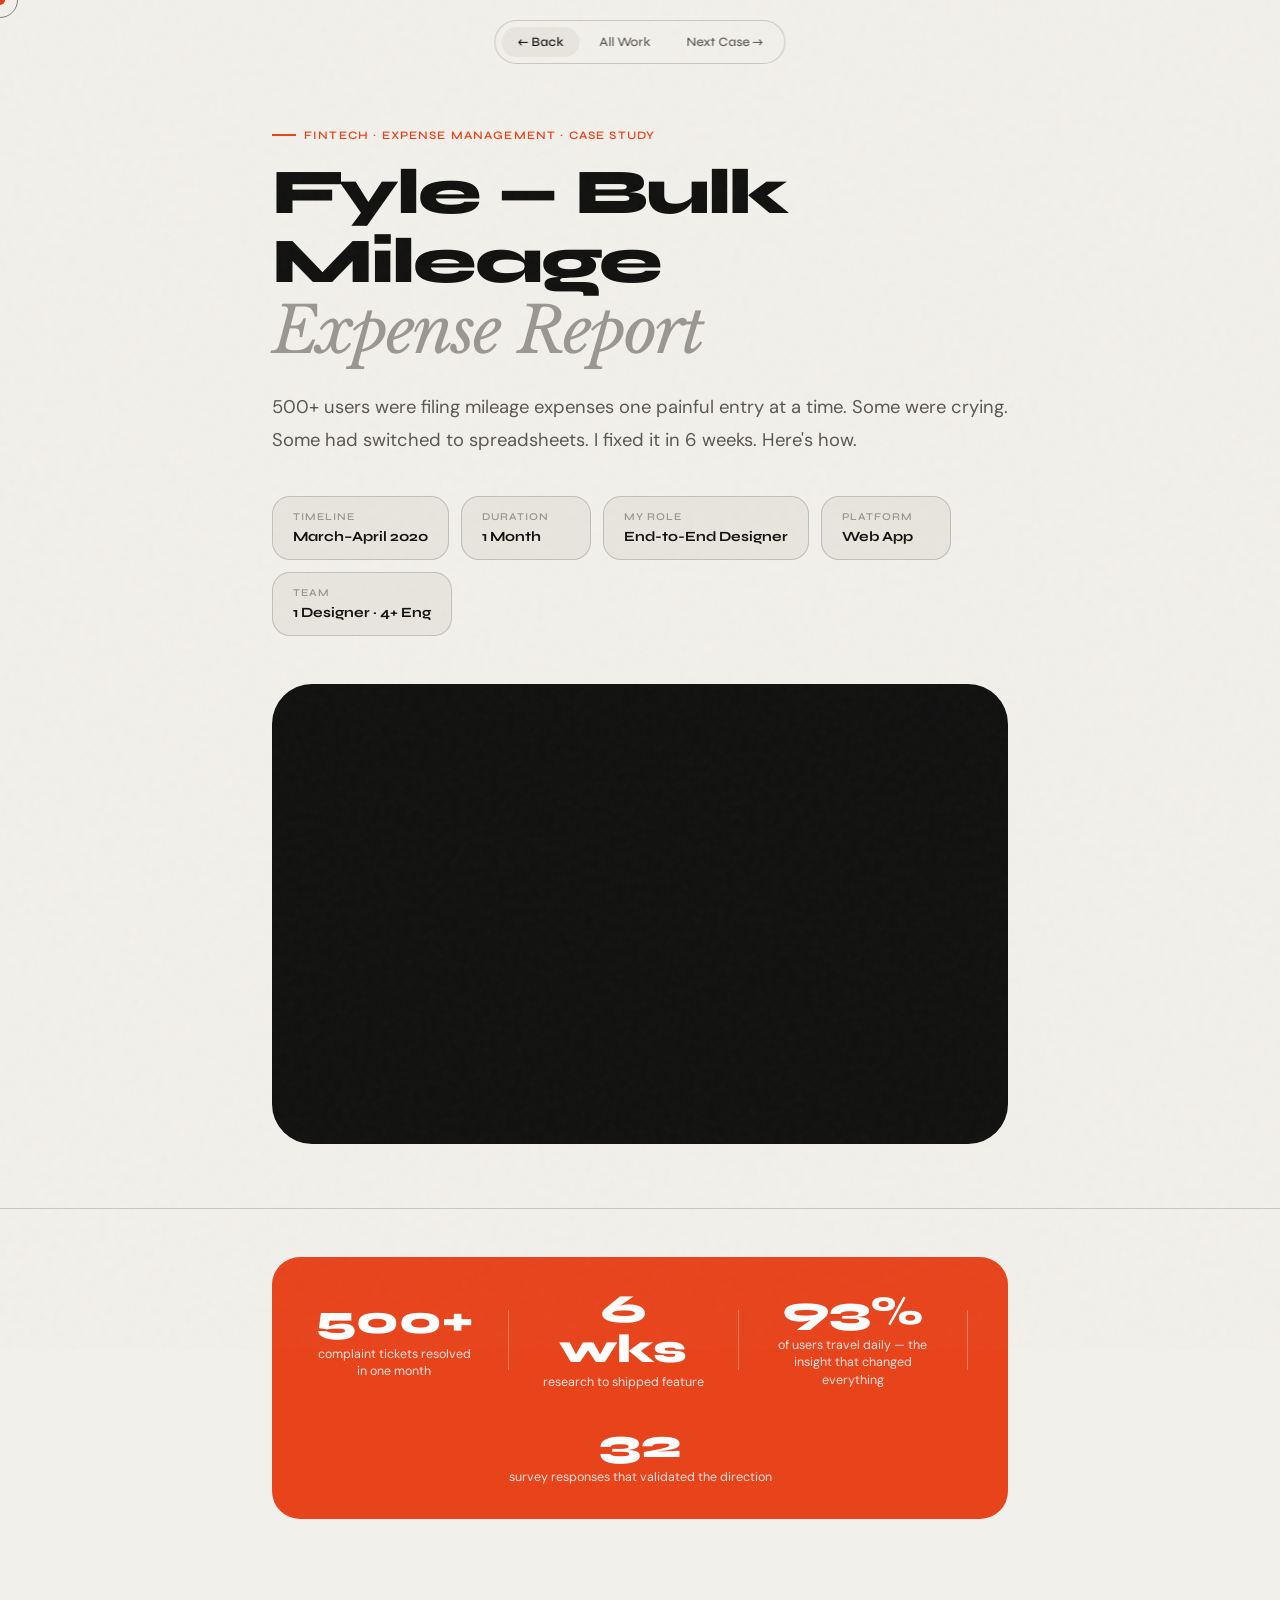
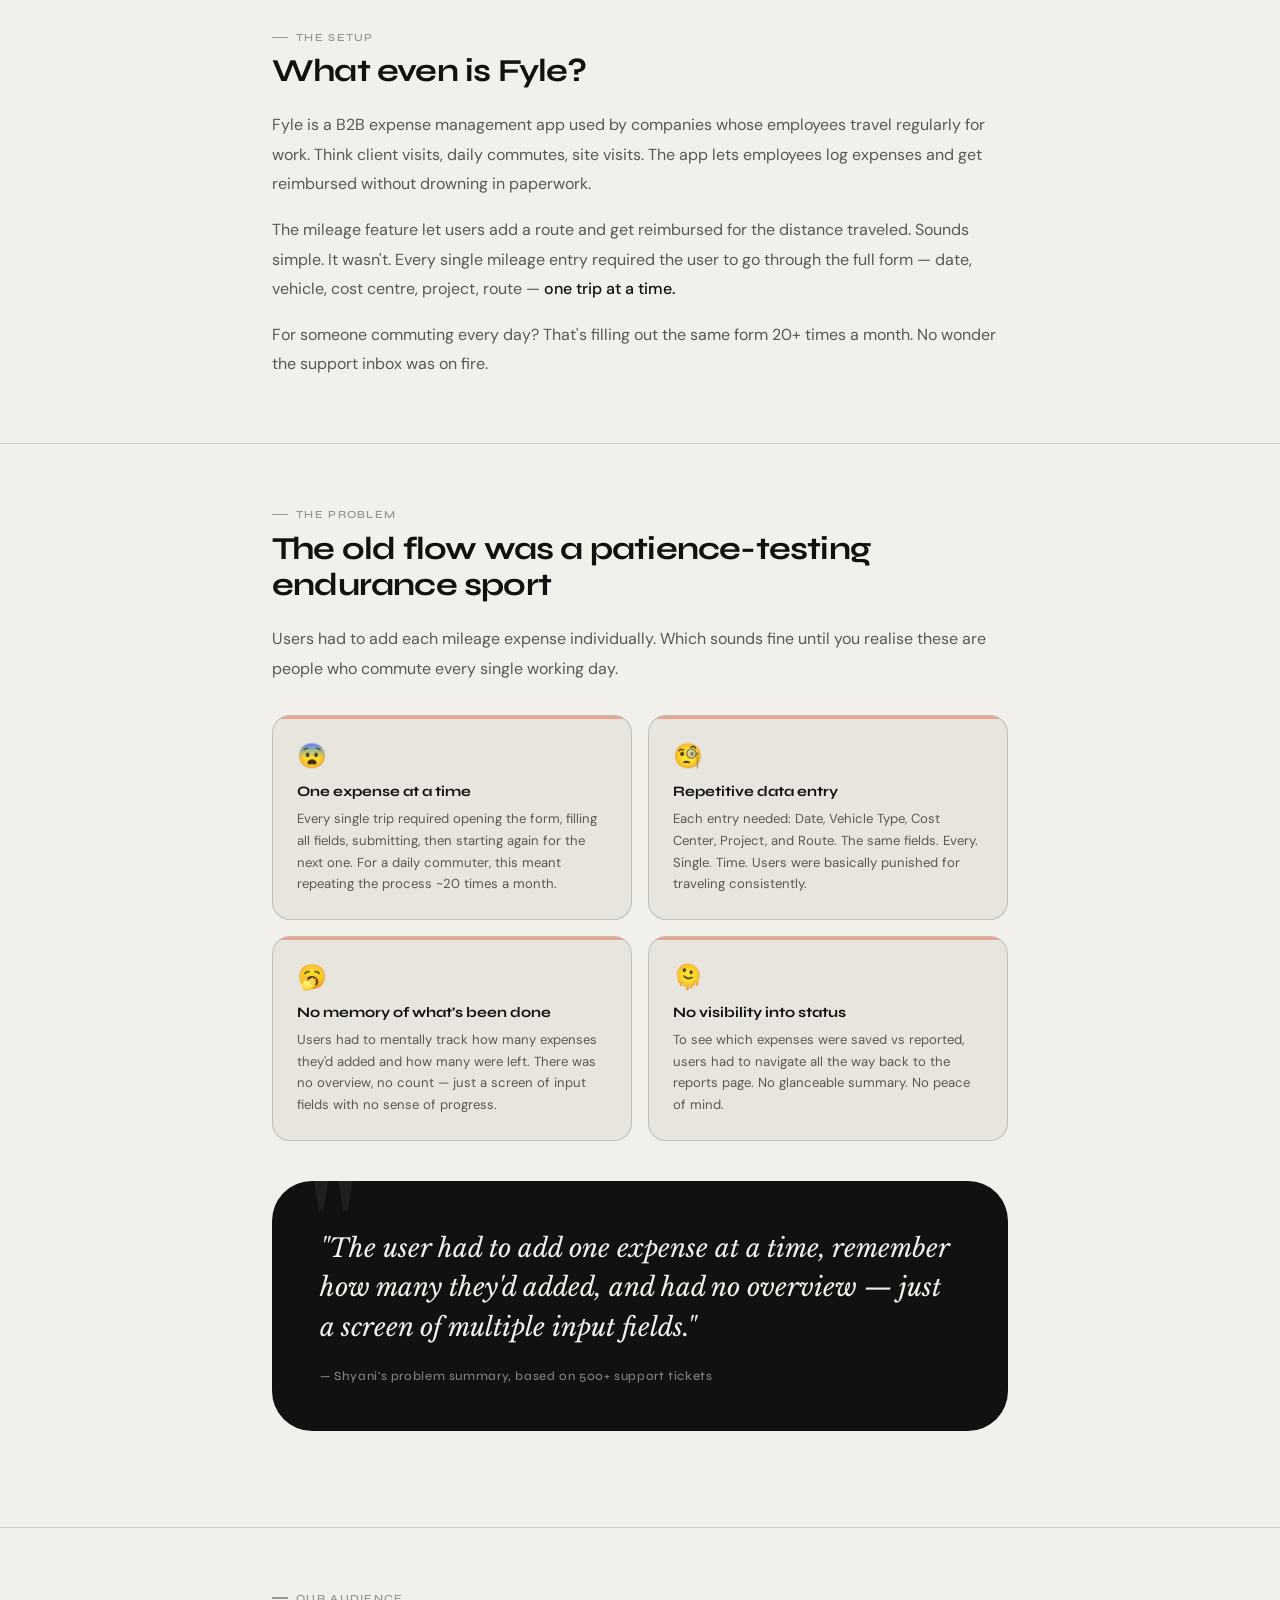
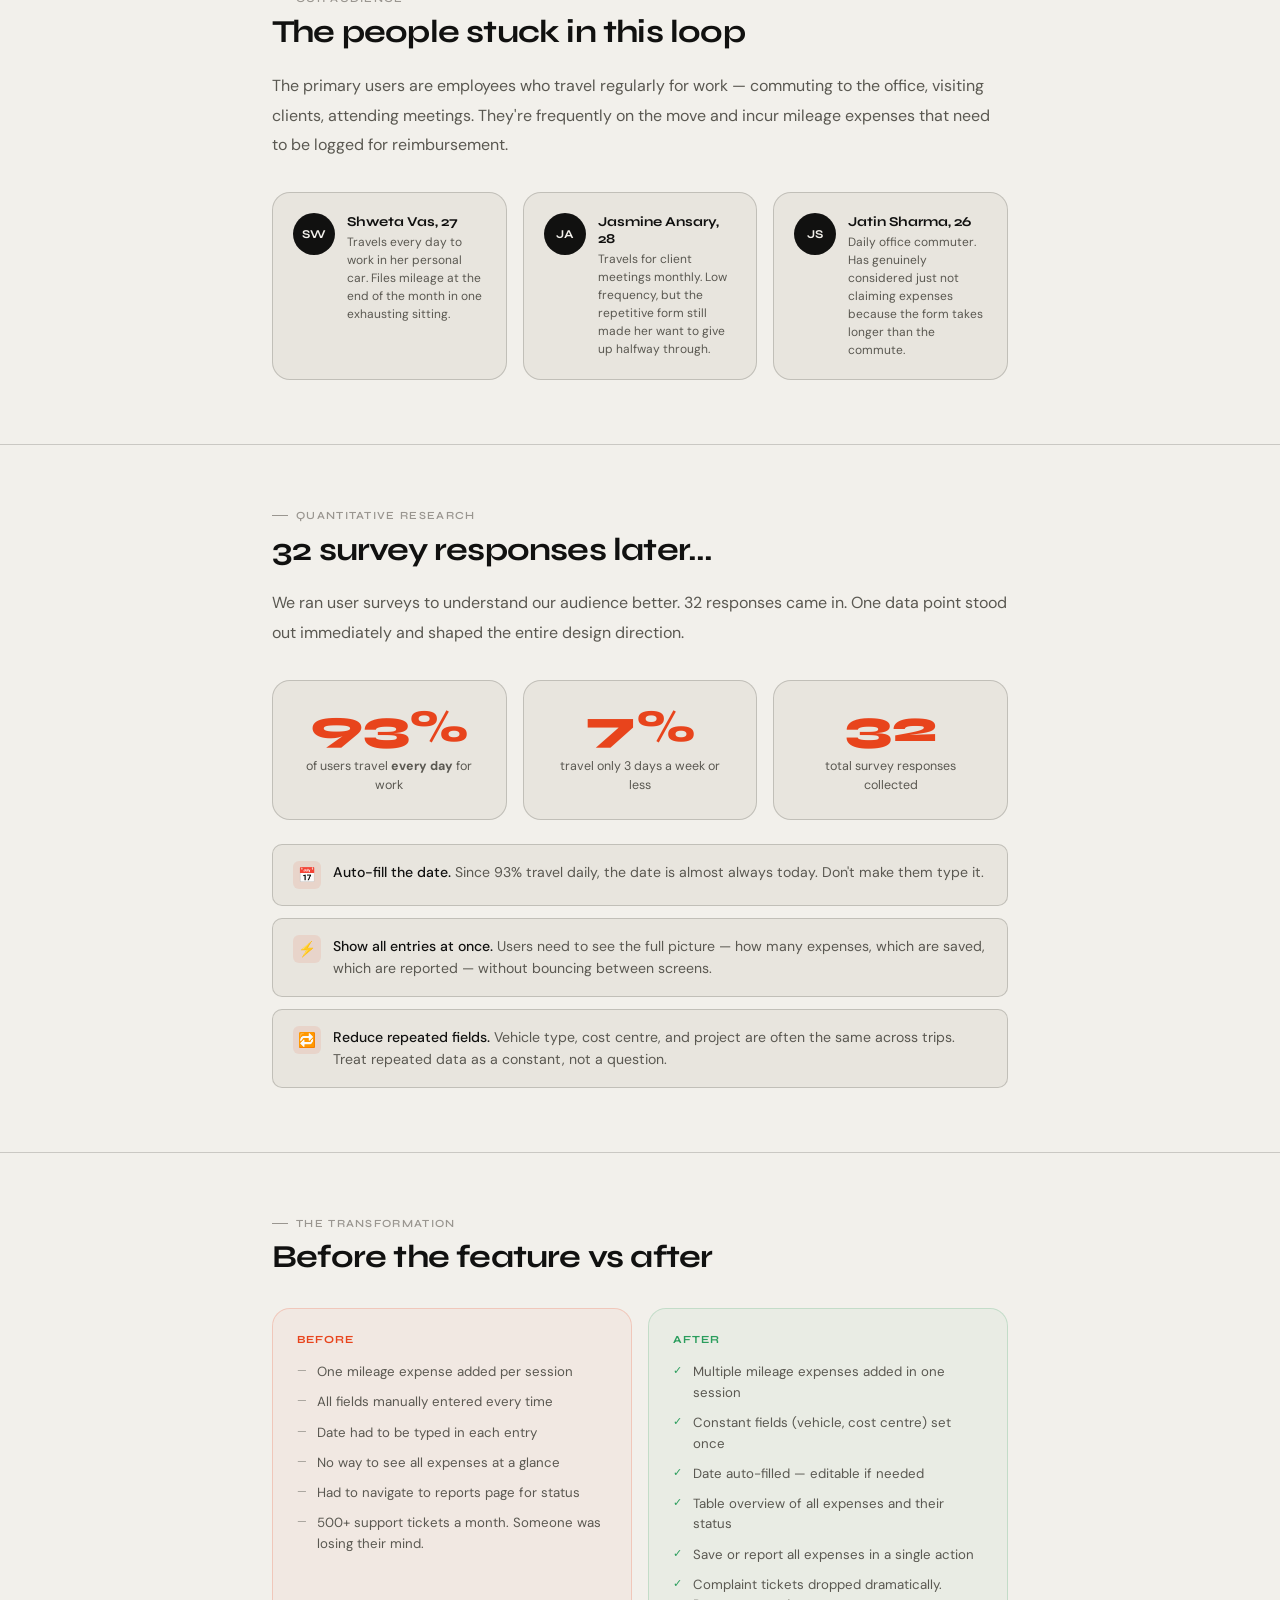
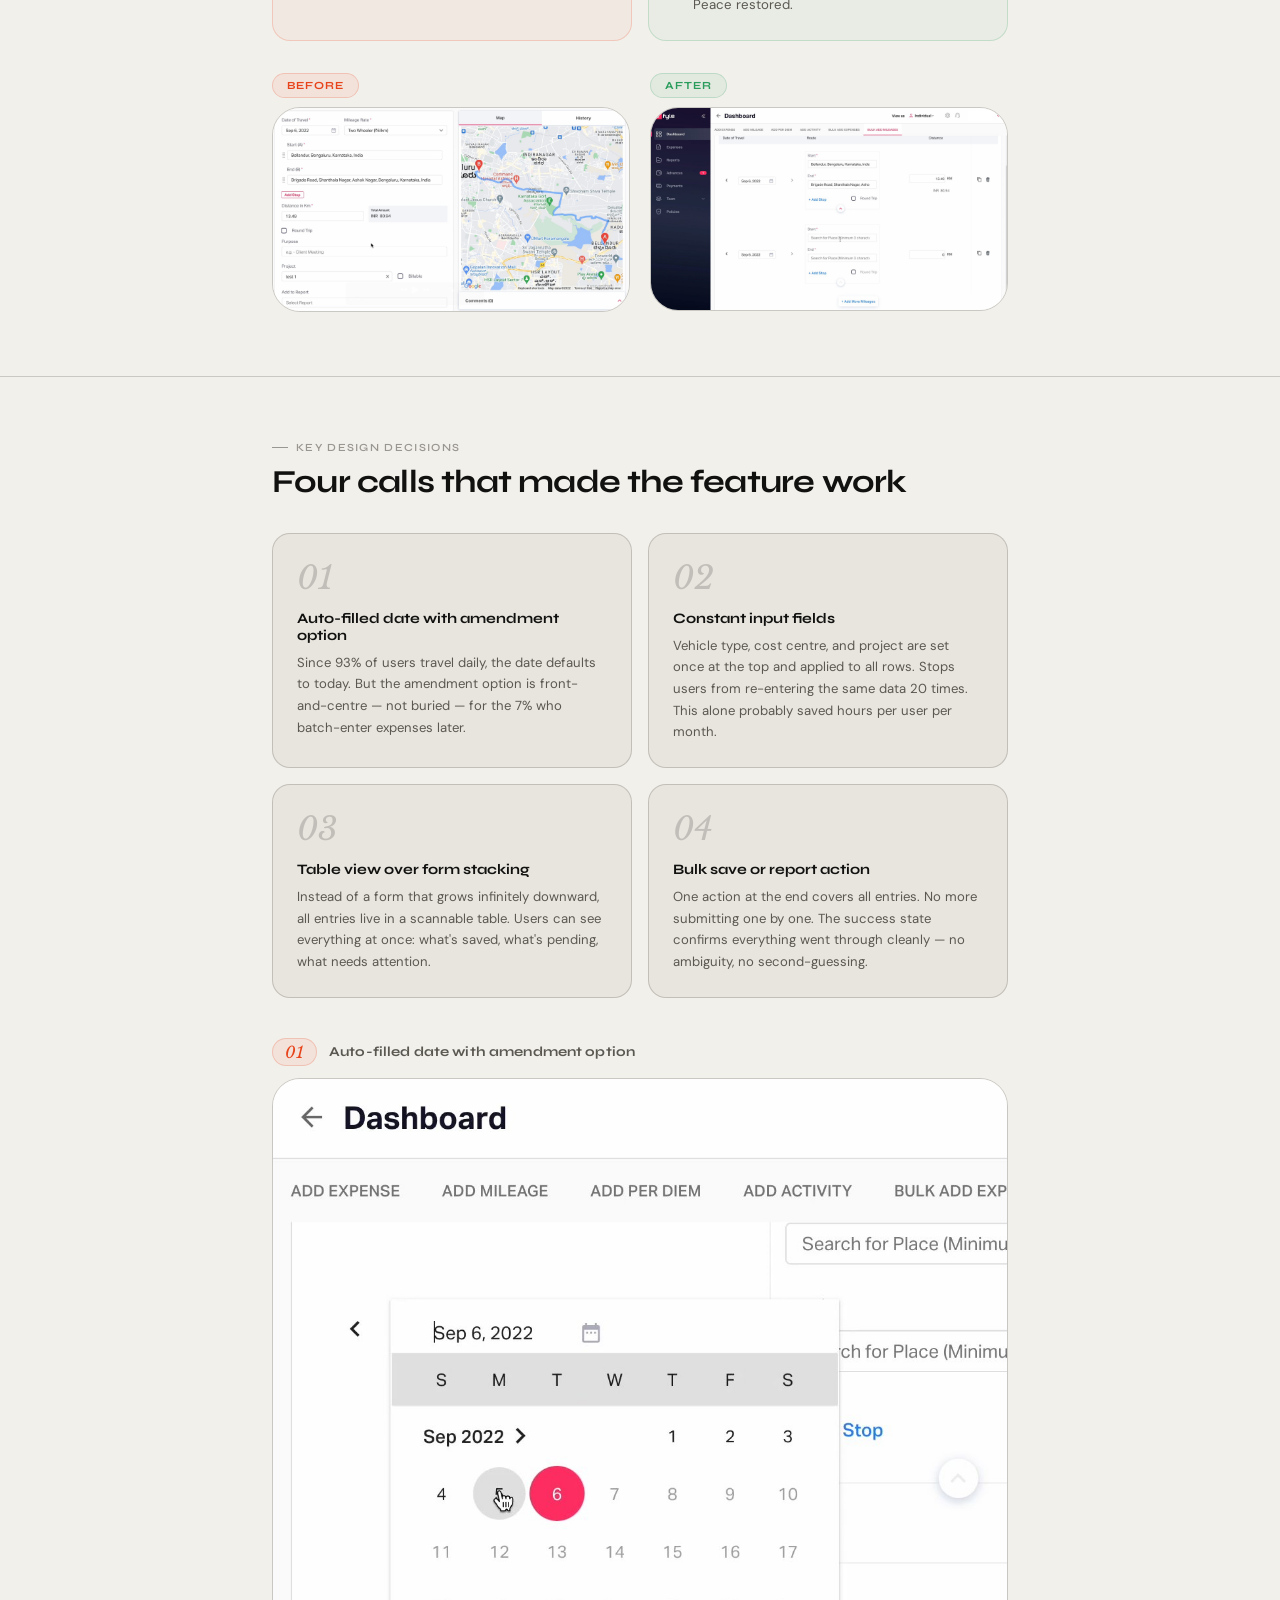
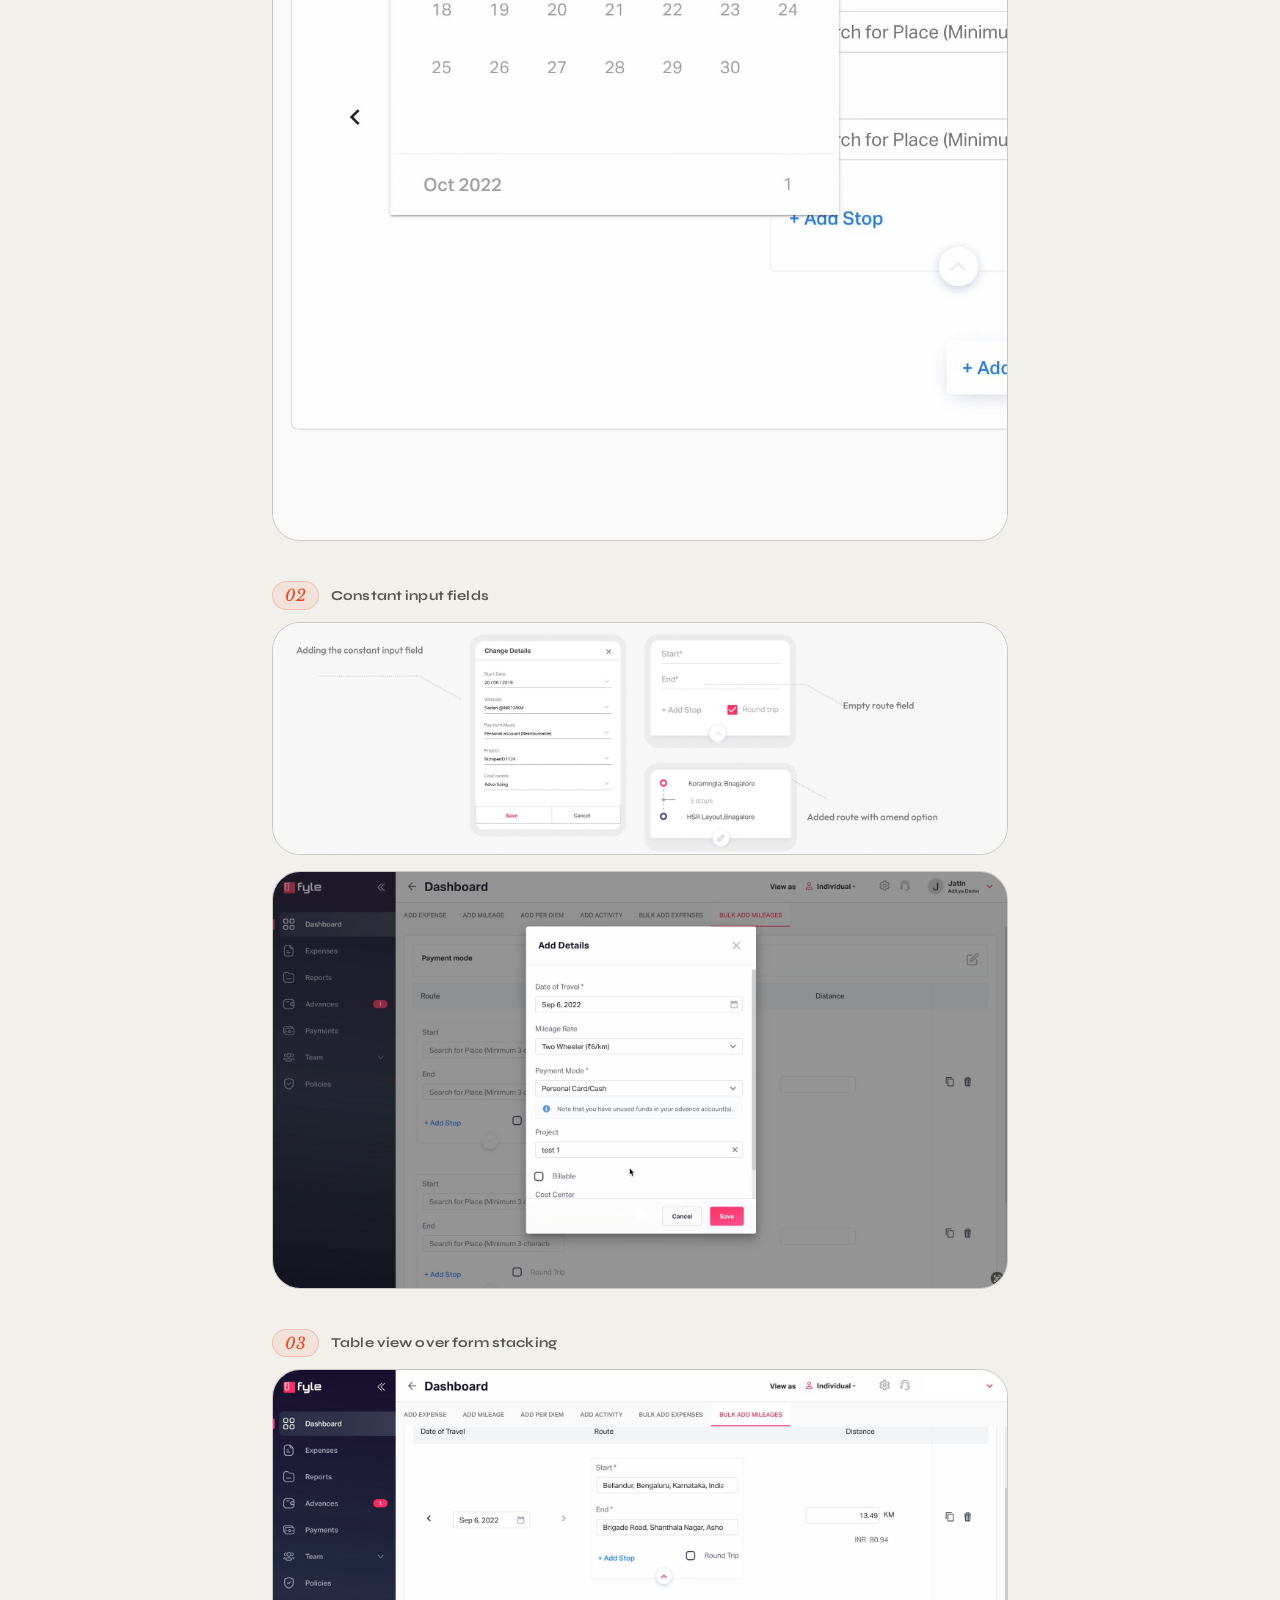
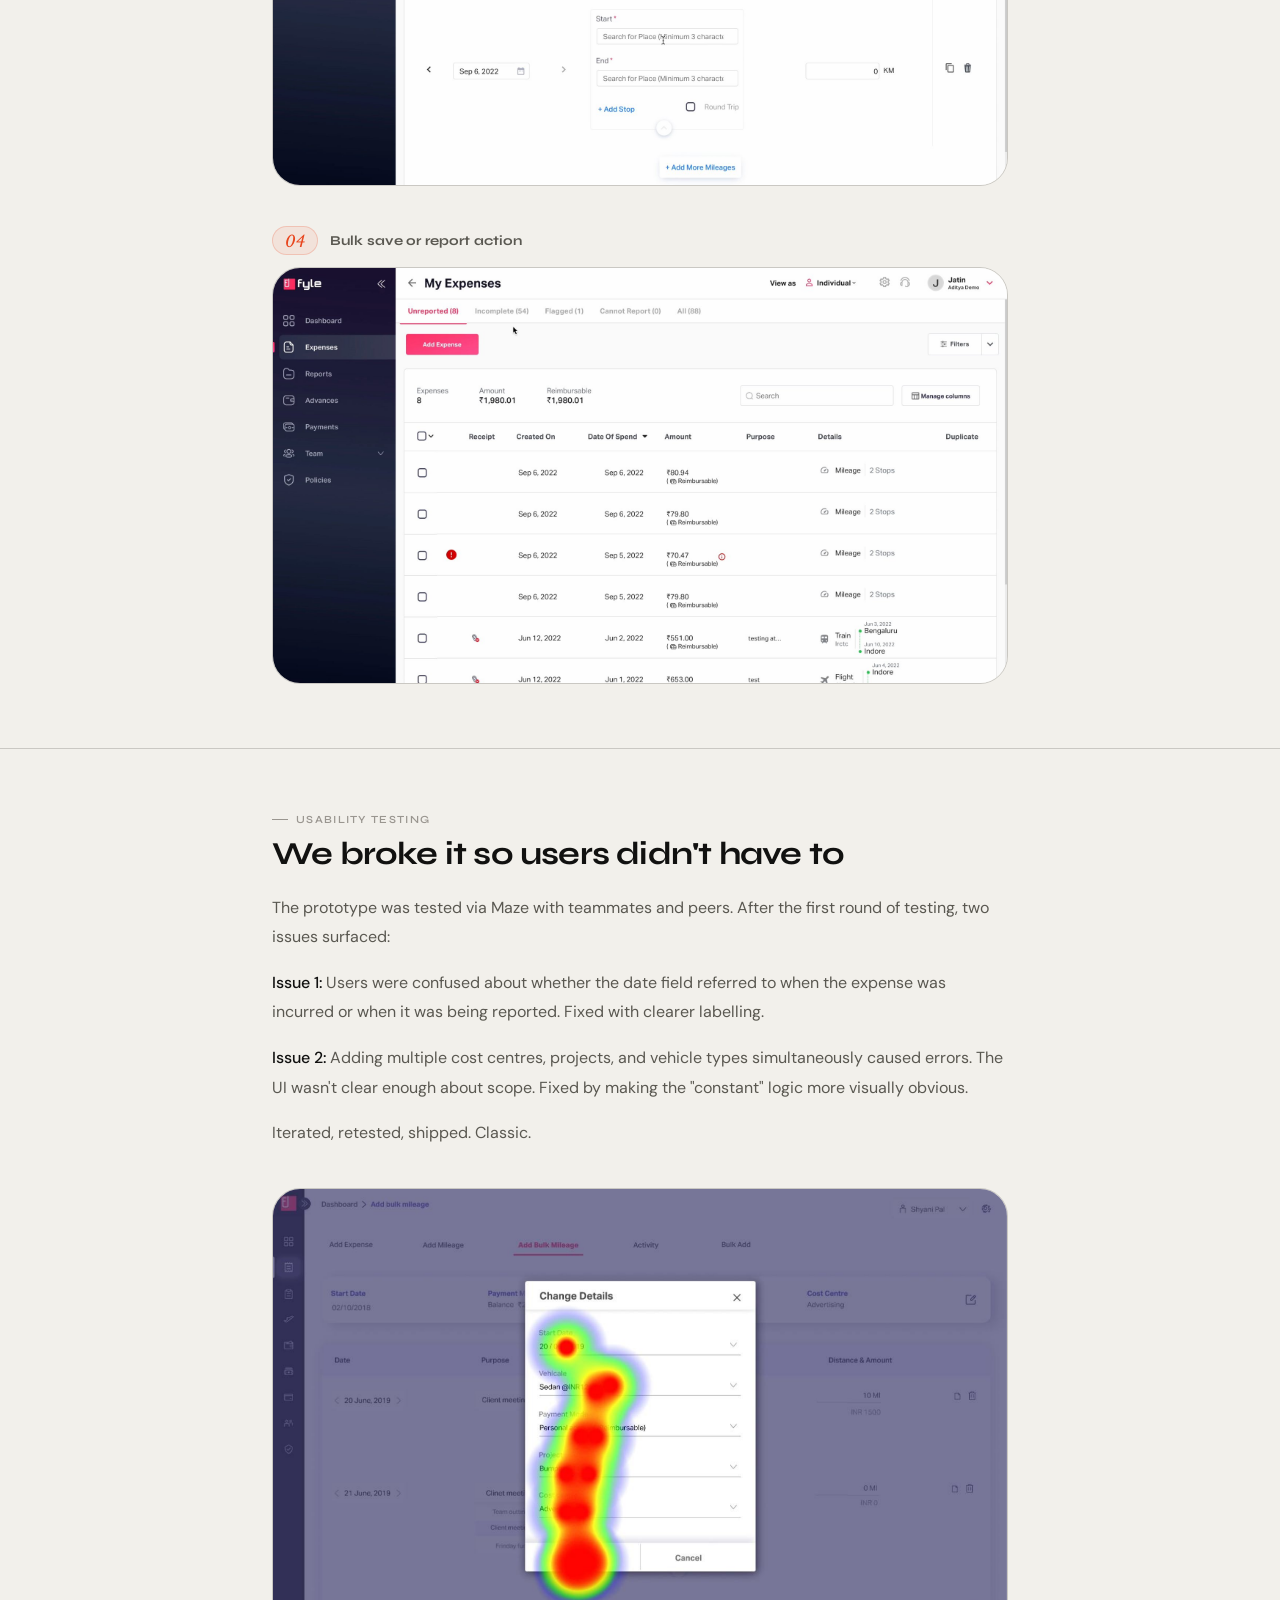
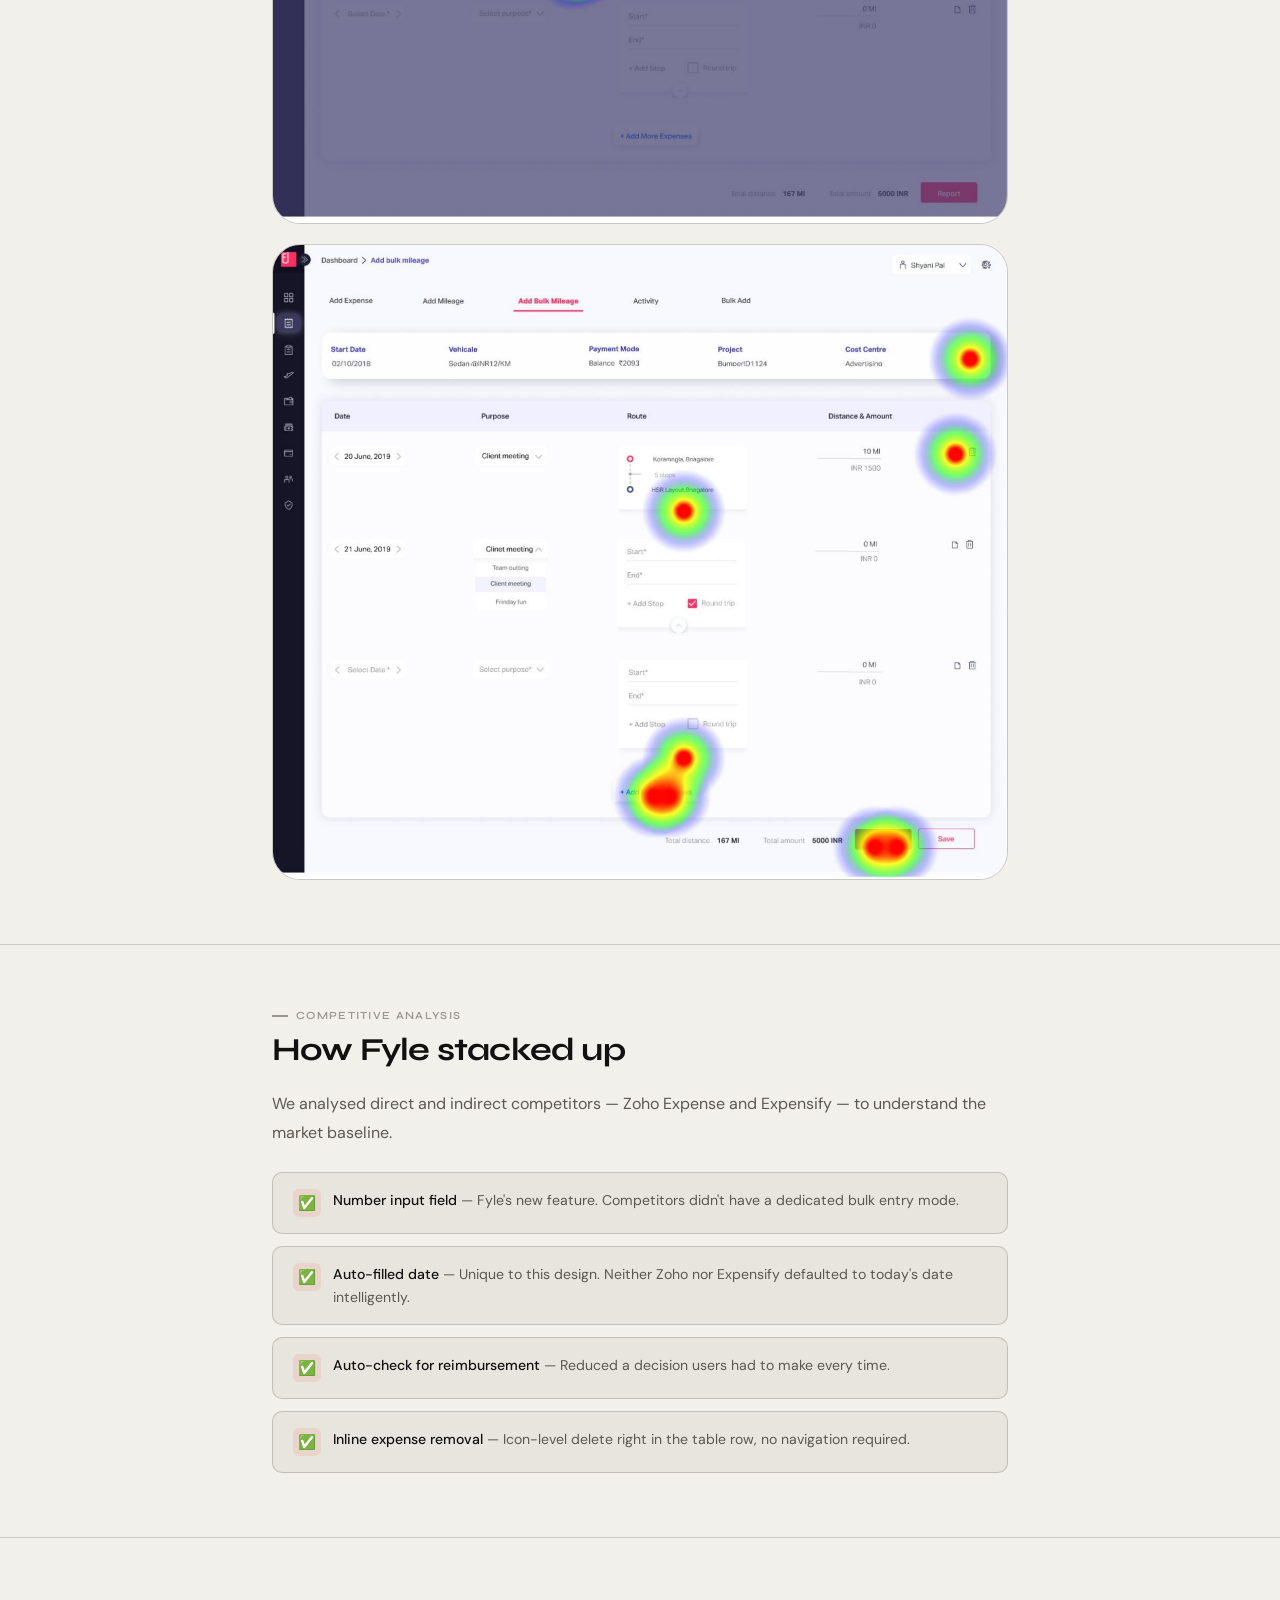
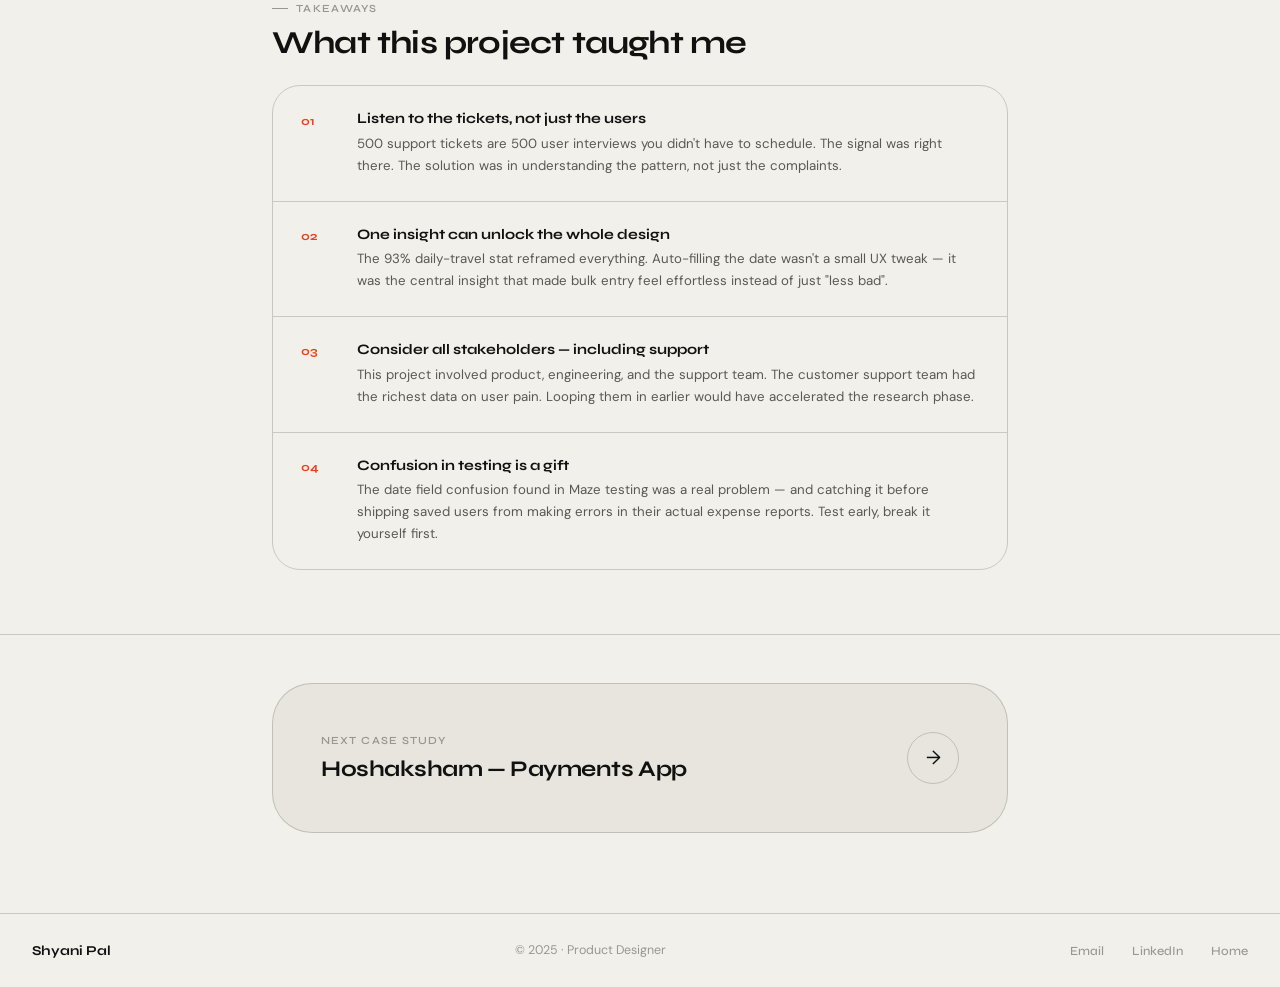
==== commit c65a3a21: "Update fyle-case-study.html" ====
--- a/fyle-case-study.html
+++ b/fyle-case-study.html
@@ -1,1111 +1,1111 @@
-<!DOCTYPE html>
-<html lang="en">
-<head>
-<meta charset="UTF-8">
-<meta name="viewport" content="width=device-width, initial-scale=1.0">
-<title>Fyle — Bulk Mileage Case Study · Shyani Pal</title>
-<link rel="preconnect" href="https://fonts.googleapis.com">
-<link href="https://fonts.googleapis.com/css2?family=Syne:wght@400;500;600;700;800&family=Libre+Baskerville:ital,wght@0,400;0,700;1,400&family=DM+Sans:ital,opsz,wght@0,9..40,300;0,9..40,400;0,9..40,500;1,9..40,300&display=swap" rel="stylesheet">
-<style>
-:root {
-  --bg: #f2f0eb;
-  --bg-card: #e8e5de;
-  --ink: #111110;
-  --ink-2: #5a5851;
-  --ink-3: #9a9690;
-  --accent: #e8441c;
-  --accent-2: #3b5bdb;
-  --yellow: #f5c842;
-  --green: #2a9d5c;
-  --line: rgba(17,17,16,0.1);
-  --line-strong: rgba(17,17,16,0.18);
-  --radius-sm: 10px;
-  --radius: 18px;
-  --radius-lg: 28px;
-  --radius-xl: 40px;
-}
-
-*, *::before, *::after { box-sizing: border-box; margin: 0; padding: 0; }
-html { scroll-behavior: smooth; font-size: 16px; }
-
-body {
-  background: var(--bg);
-  color: var(--ink);
-  font-family: 'DM Sans', sans-serif;
-  overflow-x: hidden;
-  cursor: none;
-}
-
-.cursor {
-  width: 10px; height: 10px;
-  background: var(--accent);
-  border-radius: 50%;
-  position: fixed; top: 0; left: 0;
-  pointer-events: none; z-index: 9999;
-  transform: translate(-50%, -50%);
-  transition: width 0.25s, height 0.25s;
-  mix-blend-mode: multiply;
-}
-.cursor-ring {
-  width: 36px; height: 36px;
-  border: 1.5px solid var(--ink);
-  border-radius: 50%;
-  position: fixed; top: 0; left: 0;
-  pointer-events: none; z-index: 9998;
-  transform: translate(-50%, -50%);
-  transition: transform 0.18s cubic-bezier(.25,.8,.25,1), width 0.3s, height 0.3s;
-  opacity: 0.5;
-}
-
-.grain {
-  position: fixed; inset: -50%;
-  width: 200%; height: 200%;
-  pointer-events: none; z-index: 9000;
-  opacity: 0.032;
-  background-image: url("data:image/svg+xml,%3Csvg viewBox='0 0 256 256' xmlns='http://www.w3.org/2000/svg'%3E%3Cfilter id='n'%3E%3CfeTurbulence type='fractalNoise' baseFrequency='0.9' numOctaves='4' stitchTiles='stitch'/%3E%3C/filter%3E%3Crect width='100%25' height='100%25' filter='url(%23n)'/%3E%3C/svg%3E");
-  animation: grain 0.5s steps(2) infinite;
-}
-@keyframes grain {
-  0%,100%{transform:translate(0,0)} 10%{transform:translate(-2%,-3%)} 30%{transform:translate(3%,1%)} 50%{transform:translate(-1%,4%)} 70%{transform:translate(4%,-2%)} 90%{transform:translate(-3%,2%)}
-}
-
-/* NAV */
-nav {
-  position: fixed; top: 1.25rem; left: 50%; transform: translateX(-50%);
-  z-index: 500;
-  display: flex; align-items: center; gap: 0.25rem;
-  background: rgba(242,240,235,0.9);
-  backdrop-filter: blur(16px);
-  border: 1px solid var(--line-strong);
-  border-radius: 100px;
-  padding: 0.35rem 0.35rem;
-}
-.nav-link {
-  font-family: 'Syne', sans-serif;
-  font-size: 0.8rem; font-weight: 500;
-  color: var(--ink-2);
-  text-decoration: none;
-  padding: 0.45rem 1rem;
-  border-radius: 100px;
-  transition: color 0.2s, background 0.2s;
-  white-space: nowrap;
-}
-.nav-link:hover, .nav-link.active { color: var(--ink); }
-.nav-link.back {
-  background: var(--bg-card);
-  color: var(--ink);
-  display: flex; align-items: center; gap: 0.4rem;
-}
-.nav-link.back:hover { background: var(--ink); color: var(--bg); }
-
-/* LAYOUT */
-.container { max-width: 800px; margin: 0 auto; padding: 0 2rem; }
-.container-wide { max-width: 1100px; margin: 0 auto; padding: 0 2rem; }
-
-/* HERO */
-.cs-hero {
-  padding: 8rem 0 4rem;
-  border-bottom: 1px solid var(--line-strong);
-}
-.cs-eyebrow {
-  font-family: 'Syne', sans-serif;
-  font-size: 0.72rem; font-weight: 600;
-  letter-spacing: 0.1em; text-transform: uppercase;
-  color: var(--accent);
-  margin-bottom: 1rem;
-  display: flex; align-items: center; gap: 0.5rem;
-}
-.cs-eyebrow::before {
-  content: '';
-  width: 24px; height: 2px;
-  background: var(--accent);
-  display: inline-block;
-}
-.cs-title {
-  font-family: 'Syne', sans-serif;
-  font-size: clamp(2.2rem, 5vw, 4rem);
-  font-weight: 800;
-  line-height: 1.08;
-  letter-spacing: -0.03em;
-  margin-bottom: 1.5rem;
-}
-.cs-title em {
-  font-style: italic;
-  font-family: 'Libre Baskerville', serif;
-  font-weight: 400;
-  color: var(--ink-3);
-}
-.cs-subtitle {
-  font-size: 1.15rem;
-  line-height: 1.75;
-  color: var(--ink-2);
-  max-width: 60ch;
-  margin-bottom: 2.5rem;
-}
-
-/* META PILLS */
-.cs-meta {
-  display: flex; gap: 0.75rem; flex-wrap: wrap;
-  margin-bottom: 3rem;
-}
-.meta-pill {
-  display: flex; flex-direction: column;
-  background: var(--bg-card);
-  border: 1px solid var(--line-strong);
-  border-radius: var(--radius);
-  padding: 0.85rem 1.25rem;
-  min-width: 130px;
-}
-.meta-pill-label {
-  font-family: 'Syne', sans-serif;
-  font-size: 0.65rem; font-weight: 600;
-  letter-spacing: 0.1em; text-transform: uppercase;
-  color: var(--ink-3);
-  margin-bottom: 0.3rem;
-}
-.meta-pill-value {
-  font-family: 'Syne', sans-serif;
-  font-size: 0.88rem; font-weight: 700;
-  color: var(--ink);
-}
-
-/* HERO IMAGE */
-.cs-hero-img {
-  width: 100%;
-  aspect-ratio: 16/7;
-  background: var(--ink);
-  border-radius: var(--radius-xl);
-  border: 1px solid var(--line-strong);
-  overflow: hidden;
-  display: flex; align-items: center; justify-content: center;
-  position: relative;
-  margin-top: 1rem;
-}
-.cs-hero-img-inner {
-  font-family: 'Syne', sans-serif;
-  font-size: 0.75rem; font-weight: 600;
-  letter-spacing: 0.1em; text-transform: uppercase;
-  color: rgba(255,255,255,0.2);
-  display: flex; flex-direction: column; align-items: center; gap: 0.5rem;
-}
-.cs-hero-img img { width: 100%; height: 100%; object-fit: cover; display: block; }
-
-/* IMPACT BANNER */
-.impact-banner {
-  background: var(--accent);
-  color: white;
-  border-radius: var(--radius-lg);
-  padding: 2rem 2.5rem;
-  display: flex; align-items: center; gap: 2rem;
-  margin: 3rem 0;
-  flex-wrap: wrap;
-}
-.impact-stat {
-  text-align: center;
-  flex: 1; min-width: 120px;
-}
-.impact-number {
-  font-family: 'Syne', sans-serif;
-  font-size: 2.5rem; font-weight: 800;
-  line-height: 1;
-  margin-bottom: 0.35rem;
-}
-.impact-label {
-  font-size: 0.78rem;
-  opacity: 0.85;
-  line-height: 1.4;
-}
-.impact-divider {
-  width: 1px; height: 60px;
-  background: rgba(255,255,255,0.3);
-  flex-shrink: 0;
-}
-
-/* SECTIONS */
-.cs-section {
-  padding: 4rem 0;
-  border-bottom: 1px solid var(--line-strong);
-}
-.cs-section:last-of-type { border-bottom: none; }
-
-.section-label {
-  font-family: 'Syne', sans-serif;
-  font-size: 0.68rem; font-weight: 600;
-  letter-spacing: 0.12em; text-transform: uppercase;
-  color: var(--ink-3);
-  margin-bottom: 0.6rem;
-  display: flex; align-items: center; gap: 0.5rem;
-}
-.section-label::before {
-  content: '';
-  width: 16px; height: 1.5px;
-  background: var(--ink-3);
-  display: inline-block;
-}
-.section-title {
-  font-family: 'Syne', sans-serif;
-  font-size: clamp(1.5rem, 3vw, 2rem);
-  font-weight: 700;
-  line-height: 1.15;
-  letter-spacing: -0.025em;
-  margin-bottom: 1.25rem;
-}
-.section-body {
-  font-size: 1rem;
-  line-height: 1.85;
-  color: var(--ink-2);
-}
-.section-body p + p { margin-top: 1rem; }
-.section-body strong { color: var(--ink); font-weight: 500; }
-
-/* PROBLEM CARDS */
-.problem-grid {
-  display: grid;
-  grid-template-columns: repeat(2, 1fr);
-  gap: 1rem;
-  margin-top: 2rem;
-}
-.problem-card {
-  background: var(--bg-card);
-  border: 1px solid var(--line-strong);
-  border-radius: var(--radius);
-  padding: 1.5rem;
-  position: relative;
-  overflow: hidden;
-}
-.problem-card::before {
-  content: '';
-  position: absolute; top: 0; left: 0; right: 0;
-  height: 3px;
-  background: var(--accent);
-  opacity: 0.4;
-}
-.problem-emoji { font-size: 1.5rem; margin-bottom: 0.75rem; display: block; }
-.problem-title {
-  font-family: 'Syne', sans-serif;
-  font-size: 0.9rem; font-weight: 700;
-  margin-bottom: 0.5rem;
-}
-.problem-desc {
-  font-size: 0.82rem;
-  color: var(--ink-2);
-  line-height: 1.65;
-}
-
-/* USER PERSONAS */
-.persona-row {
-  display: flex; gap: 1rem;
-  margin-top: 2rem;
-  flex-wrap: wrap;
-}
-.persona-card {
-  flex: 1; min-width: 180px;
-  background: var(--bg-card);
-  border: 1px solid var(--line-strong);
-  border-radius: var(--radius);
-  padding: 1.25rem;
-  display: flex; align-items: flex-start; gap: 0.75rem;
-}
-.persona-avatar {
-  width: 42px; height: 42px; flex-shrink: 0;
-  background: var(--ink);
-  border-radius: 50%;
-  display: flex; align-items: center; justify-content: center;
-  font-family: 'Syne', sans-serif;
-  font-size: 0.75rem; font-weight: 700;
-  color: var(--bg);
-}
-.persona-name {
-  font-family: 'Syne', sans-serif;
-  font-size: 0.85rem; font-weight: 700;
-  margin-bottom: 0.2rem;
-}
-.persona-desc { font-size: 0.75rem; color: var(--ink-2); line-height: 1.5; }
-
-/* RESEARCH STATS */
-.stat-row {
-  display: flex; gap: 1rem;
-  margin-top: 2rem;
-  flex-wrap: wrap;
-}
-.stat-block {
-  flex: 1; min-width: 140px;
-  background: var(--bg-card);
-  border: 1px solid var(--line-strong);
-  border-radius: var(--radius);
-  padding: 1.5rem;
-  text-align: center;
-}
-.stat-number {
-  font-family: 'Syne', sans-serif;
-  font-size: 2.8rem; font-weight: 800;
-  line-height: 1;
-  color: var(--accent);
-  margin-bottom: 0.5rem;
-}
-.stat-label {
-  font-size: 0.78rem;
-  color: var(--ink-2);
-  line-height: 1.5;
-}
-
-/* KEY INSIGHTS */
-.insights-list {
-  margin-top: 1.5rem;
-  display: flex; flex-direction: column; gap: 0.75rem;
-}
-.insight-item {
-  display: flex; gap: 0.75rem; align-items: flex-start;
-  background: var(--bg-card);
-  border: 1px solid var(--line-strong);
-  border-radius: var(--radius-sm);
-  padding: 1rem 1.25rem;
-  transition: border-color 0.2s;
-}
-.insight-item:hover { border-color: var(--accent); }
-.insight-icon {
-  width: 28px; height: 28px; flex-shrink: 0;
-  background: rgba(232,68,28,0.1);
-  border-radius: 6px;
-  display: flex; align-items: center; justify-content: center;
-  font-size: 0.9rem;
-}
-.insight-text {
-  font-size: 0.88rem;
-  color: var(--ink-2);
-  line-height: 1.6;
-}
-.insight-text strong { color: var(--ink); font-weight: 500; }
-
-/* BEFORE/AFTER */
-.before-after {
-  display: grid;
-  grid-template-columns: 1fr 1fr;
-  gap: 1rem;
-  margin-top: 2rem;
-}
-.ba-card {
-  border-radius: var(--radius);
-  padding: 1.5rem;
-  border: 1px solid var(--line-strong);
-}
-.ba-card.before { background: rgba(232,68,28,0.04); border-color: rgba(232,68,28,0.2); }
-.ba-card.after { background: rgba(42,157,92,0.04); border-color: rgba(42,157,92,0.2); }
-.ba-label {
-  font-family: 'Syne', sans-serif;
-  font-size: 0.68rem; font-weight: 700;
-  letter-spacing: 0.1em; text-transform: uppercase;
-  margin-bottom: 1rem;
-}
-.ba-card.before .ba-label { color: var(--accent); }
-.ba-card.after .ba-label { color: var(--green); }
-.ba-list { list-style: none; display: flex; flex-direction: column; gap: 0.6rem; }
-.ba-list li {
-  font-size: 0.83rem;
-  color: var(--ink-2);
-  line-height: 1.55;
-  padding-left: 1.25rem;
-  position: relative;
-}
-.ba-list li::before {
-  content: '—';
-  position: absolute; left: 0;
-  color: var(--ink-3);
-  font-size: 0.7rem;
-}
-.ba-card.after .ba-list li::before { content: '✓'; color: var(--green); }
-
-/* DESIGN DECISIONS */
-.decisions-grid {
-  display: grid;
-  grid-template-columns: repeat(2, 1fr);
-  gap: 1rem;
-  margin-top: 2rem;
-}
-.decision-card {
-  background: var(--bg-card);
-  border: 1px solid var(--line-strong);
-  border-radius: var(--radius);
-  padding: 1.5rem;
-  transition: transform 0.2s, box-shadow 0.2s;
-}
-.decision-card:hover { transform: translateY(-3px); box-shadow: 0 12px 32px rgba(0,0,0,0.07); }
-.decision-num {
-  font-family: 'Libre Baskerville', serif;
-  font-size: 2rem; font-style: italic;
-  color: var(--line-strong);
-  margin-bottom: 0.75rem;
-  transition: color 0.2s;
-}
-.decision-card:hover .decision-num { color: var(--accent); }
-.decision-title {
-  font-family: 'Syne', sans-serif;
-  font-size: 0.9rem; font-weight: 700;
-  margin-bottom: 0.5rem;
-}
-.decision-desc { font-size: 0.82rem; color: var(--ink-2); line-height: 1.65; }
-
-/* QUOTE */
-.cs-quote {
-  background: var(--ink);
-  color: var(--bg);
-  border-radius: var(--radius-xl);
-  padding: 3rem;
-  margin: 2rem 0;
-  position: relative;
-  overflow: hidden;
-}
-.cs-quote::before {
-  content: '"';
-  position: absolute; top: -1rem; left: 2rem;
-  font-family: 'Libre Baskerville', serif;
-  font-size: 10rem;
-  color: rgba(255,255,255,0.06);
-  line-height: 1;
-  pointer-events: none;
-}
-.cs-quote-text {
-  font-family: 'Libre Baskerville', serif;
-  font-size: clamp(1.2rem, 2.5vw, 1.6rem);
-  font-style: italic;
-  line-height: 1.55;
-  margin-bottom: 1.25rem;
-  position: relative;
-}
-.cs-quote-attr {
-  font-size: 0.78rem;
-  color: rgba(242,240,235,0.5);
-  font-family: 'Syne', sans-serif;
-  font-weight: 500;
-  letter-spacing: 0.05em;
-}
-
-/* LEARNINGS */
-.learnings-list {
-  display: flex; flex-direction: column; gap: 0; margin-top: 1.5rem;
-  border: 1px solid var(--line-strong);
-  border-radius: var(--radius-lg);
-  overflow: hidden;
-}
-.learning-item {
-  display: flex; gap: 1.5rem; align-items: flex-start;
-  padding: 1.5rem 1.75rem;
-  border-bottom: 1px solid var(--line-strong);
-  transition: background 0.2s;
-}
-.learning-item:last-child { border-bottom: none; }
-.learning-item:hover { background: var(--bg-card); }
-.learning-num {
-  font-family: 'Syne', sans-serif;
-  font-size: 0.75rem; font-weight: 700;
-  color: var(--accent);
-  padding-top: 0.2rem;
-  flex-shrink: 0;
-  min-width: 32px;
-}
-.learning-title {
-  font-family: 'Syne', sans-serif;
-  font-size: 0.9rem; font-weight: 700;
-  margin-bottom: 0.35rem;
-}
-.learning-desc { font-size: 0.83rem; color: var(--ink-2); line-height: 1.65; }
-
-/* NEXT PROJECT */
-.next-project {
-  background: var(--bg-card);
-  border: 1px solid var(--line-strong);
-  border-radius: var(--radius-xl);
-  padding: 3rem;
-  display: flex; align-items: center; justify-content: space-between;
-  gap: 2rem;
-  flex-wrap: wrap;
-  margin: 3rem 0 5rem;
-  transition: background 0.2s, box-shadow 0.3s;
-  text-decoration: none;
-  color: inherit;
-  display: flex;
-}
-.next-project:hover { background: var(--ink); box-shadow: 0 20px 48px rgba(0,0,0,0.1); }
-.next-project:hover .next-title { color: var(--bg); }
-.next-project:hover .next-label { color: rgba(242,240,235,0.5); }
-.next-project:hover .next-arrow { background: var(--accent); color: white; }
-.next-label {
-  font-family: 'Syne', sans-serif;
-  font-size: 0.68rem; font-weight: 600;
-  letter-spacing: 0.1em; text-transform: uppercase;
-  color: var(--ink-3);
-  margin-bottom: 0.5rem;
-  transition: color 0.2s;
-}
-.next-title {
-  font-family: 'Syne', sans-serif;
-  font-size: 1.4rem; font-weight: 700;
-  letter-spacing: -0.02em;
-  transition: color 0.2s;
-}
-.next-arrow {
-  width: 52px; height: 52px; flex-shrink: 0;
-  border: 1.5px solid var(--line-strong);
-  border-radius: 50%;
-  display: flex; align-items: center; justify-content: center;
-  font-size: 1.2rem;
-  transition: background 0.2s, color 0.2s;
-}
-
-/* IMAGE PLACEHOLDER */
-.img-placeholder {
-  width: 100%;
-  background: var(--bg-card);
-  border: 1px solid var(--line-strong);
-  border-radius: var(--radius-lg);
-  display: flex; align-items: center; justify-content: center;
-  font-family: 'Syne', sans-serif;
-  font-size: 0.72rem; font-weight: 600;
-  letter-spacing: 0.08em; text-transform: uppercase;
-  color: var(--ink-3);
-  position: relative;
-  overflow: hidden;
-  margin: 1.5rem 0;
-}
-.img-placeholder::before {
-  content: '';
-  position: absolute; inset: 0;
-  background-image: linear-gradient(var(--line) 1px, transparent 1px), linear-gradient(90deg, var(--line) 1px, transparent 1px);
-  background-size: 32px 32px;
-  opacity: 0.5;
-}
-.img-placeholder span {
-  position: relative; z-index: 1;
-  background: var(--bg);
-  padding: 0.5rem 1rem;
-  border-radius: 100px;
-  border: 1px solid var(--line-strong);
-}
-.img-placeholder.tall { aspect-ratio: 16/9; }
-.img-placeholder.short { aspect-ratio: 21/7; }
-
-/* BEFORE/AFTER VISUALS */
-.ba-visual-row {
-  display: grid;
-  grid-template-columns: 1fr 1fr;
-  gap: 1.25rem;
-  margin-top: 2rem;
-}
-.ba-visual-block { display: flex; flex-direction: column; gap: 0.6rem; }
-.ba-visual-label {
-  font-family: 'Syne', sans-serif;
-  font-size: 0.68rem; font-weight: 700;
-  letter-spacing: 0.1em; text-transform: uppercase;
-  padding: 0.3rem 0.85rem;
-  border-radius: 100px;
-  display: inline-block;
-  align-self: flex-start;
-}
-.before-label { background: rgba(232,68,28,0.08); color: var(--accent); border: 1px solid rgba(232,68,28,0.2); }
-.after-label  { background: rgba(42,157,92,0.08);  color: var(--green);  border: 1px solid rgba(42,157,92,0.2); }
-@media (max-width: 640px) { .ba-visual-row { grid-template-columns: 1fr; } }
-
-/* DECISION VISUALS */
-.decision-visual {
-  margin-top: 2.5rem;
-}
-.decision-visual-label {
-  display: flex; align-items: center; gap: 0.75rem;
-  margin-bottom: 0.75rem;
-}
-.decision-visual-num {
-  font-family: 'Libre Baskerville', serif;
-  font-size: 1rem; font-style: italic;
-  color: var(--accent);
-  background: rgba(232,68,28,0.08);
-  border: 1px solid rgba(232,68,28,0.2);
-  border-radius: 100px;
-  padding: 0.2rem 0.75rem;
-  flex-shrink: 0;
-}
-.decision-visual-title {
-  font-family: 'Syne', sans-serif;
-  font-size: 0.85rem; font-weight: 700;
-  color: var(--ink-2);
-  letter-spacing: 0.01em;
-}
-
-/* REVEAL */
-.reveal {
-  opacity: 0;
-  transform: translateY(20px);
-  transition: opacity 0.6s ease, transform 0.6s ease;
-}
-.reveal.in { opacity: 1; transform: none; }
-
-/* FOOTER */
-footer {
-  border-top: 1px solid var(--line-strong);
-  padding: 1.75rem 2rem;
-  display: flex; align-items: center; justify-content: space-between;
-  font-size: 0.78rem; color: var(--ink-3);
-  flex-wrap: wrap; gap: 1rem;
-}
-.footer-name {
-  font-family: 'Syne', sans-serif;
-  font-weight: 700; font-size: 0.85rem;
-  color: var(--ink);
-}
-.footer-links { display: flex; gap: 1.75rem; }
-.footer-links a {
-  color: var(--ink-3); text-decoration: none;
-  font-family: 'Syne', sans-serif; font-size: 0.78rem; font-weight: 500;
-  transition: color 0.2s;
-}
-.footer-links a:hover { color: var(--ink); }
-
-@media (max-width: 640px) {
-  .problem-grid, .before-after, .decisions-grid { grid-template-columns: 1fr; }
-  .impact-divider { display: none; }
-  .impact-banner { flex-direction: column; gap: 1.5rem; }
-  .cs-meta { gap: 0.5rem; }
-  .meta-pill { min-width: 100px; }
-  .container, .container-wide { padding: 0 1.25rem; }
-}
-</style>
-</head>
-<body>
-
-<div class="grain" aria-hidden="true"></div>
-<div class="cursor" id="cursor"></div>
-<div class="cursor-ring" id="cursorRing"></div>
-
-<nav>
-  <a href="index.html" class="nav-link back">← Back</a>
-  <a href="index.html#work" class="nav-link">All Work</a>
-  <a href="hoshaksham-case-study.html" class="nav-link">Next Case →</a>
-</nav>
-
-<!-- HERO -->
-<div class="cs-hero">
-  <div class="container">
-    <div class="cs-eyebrow reveal">Fintech · Expense Management · Case Study</div>
-    <h1 class="cs-title reveal" style="transition-delay:.05s">
-      Fyle — Bulk Mileage<br><em>Expense Report</em>
-    </h1>
-    <p class="cs-subtitle reveal" style="transition-delay:.1s">
-      500+ users were filing mileage expenses one painful entry at a time. Some were crying. Some had switched to spreadsheets. I fixed it in 6 weeks. Here's how.
-    </p>
-    <div class="cs-meta reveal" style="transition-delay:.15s">
-      <div class="meta-pill">
-        <span class="meta-pill-label">Timeline</span>
-        <span class="meta-pill-value">March–April 2020</span>
-      </div>
-      <div class="meta-pill">
-        <span class="meta-pill-label">Duration</span>
-        <span class="meta-pill-value">1 Month</span>
-      </div>
-      <div class="meta-pill">
-        <span class="meta-pill-label">My Role</span>
-        <span class="meta-pill-value">End-to-End Designer</span>
-      </div>
-      <div class="meta-pill">
-        <span class="meta-pill-label">Platform</span>
-        <span class="meta-pill-value">Web App</span>
-      </div>
-      <div class="meta-pill">
-        <span class="meta-pill-label">Team</span>
-        <span class="meta-pill-value">1 Designer · 4+ Eng</span>
-      </div>
-    </div>
-    <div class="cs-hero-img reveal" style="transition-delay:.2s">
-      <video autoplay loop muted playsinline style="width:100%;height:100%;object-fit:cover;display:block;">
-        <source src="assets/Add_bulk_mileage_com.mp4" type="video/mp4">
-      </video>
-    </div>
-  </div>
-</div>
-
-<!-- IMPACT BANNER -->
-<div class="container">
-  <div class="impact-banner reveal">
-    <div class="impact-stat">
-      <div class="impact-number">500+</div>
-      <div class="impact-label">complaint tickets resolved in one month</div>
-    </div>
-    <div class="impact-divider"></div>
-    <div class="impact-stat">
-      <div class="impact-number">6 wks</div>
-      <div class="impact-label">research to shipped feature</div>
-    </div>
-    <div class="impact-divider"></div>
-    <div class="impact-stat">
-      <div class="impact-number">93%</div>
-      <div class="impact-label">of users travel daily — the insight that changed everything</div>
-    </div>
-    <div class="impact-divider"></div>
-    <div class="impact-stat">
-      <div class="impact-number">32</div>
-      <div class="impact-label">survey responses that validated the direction</div>
-    </div>
-  </div>
-</div>
-
-<!-- OVERVIEW -->
-<div class="cs-section">
-  <div class="container">
-    <div class="section-label reveal">The Setup</div>
-    <h2 class="section-title reveal">What even is Fyle?</h2>
-    <div class="section-body reveal">
-      <p>Fyle is a B2B expense management app used by companies whose employees travel regularly for work. Think client visits, daily commutes, site visits. The app lets employees log expenses and get reimbursed without drowning in paperwork.</p>
-      <p>The mileage feature let users add a route and get reimbursed for the distance traveled. Sounds simple. It wasn't. Every single mileage entry required the user to go through the full form — date, vehicle, cost centre, project, route — <strong>one trip at a time.</strong></p>
-      <p>For someone commuting every day? That's filling out the same form 20+ times a month. No wonder the support inbox was on fire.</p>
-    </div>
-  </div>
-</div>
-
-<!-- PROBLEM -->
-<div class="cs-section">
-  <div class="container">
-    <div class="section-label reveal">The Problem</div>
-    <h2 class="section-title reveal">The old flow was a patience-testing endurance sport</h2>
-    <div class="section-body reveal">
-      <p>Users had to add each mileage expense individually. Which sounds fine until you realise these are people who commute every single working day.</p>
-    </div>
-    <div class="problem-grid reveal">
-      <div class="problem-card">
-        <span class="problem-emoji">😨</span>
-        <div class="problem-title">One expense at a time</div>
-        <div class="problem-desc">Every single trip required opening the form, filling all fields, submitting, then starting again for the next one. For a daily commuter, this meant repeating the process ~20 times a month.</div>
-      </div>
-      <div class="problem-card">
-        <span class="problem-emoji">🧐</span>
-        <div class="problem-title">Repetitive data entry</div>
-        <div class="problem-desc">Each entry needed: Date, Vehicle Type, Cost Center, Project, and Route. The same fields. Every. Single. Time. Users were basically punished for traveling consistently.</div>
-      </div>
-      <div class="problem-card">
-        <span class="problem-emoji">🥱</span>
-        <div class="problem-title">No memory of what's been done</div>
-        <div class="problem-desc">Users had to mentally track how many expenses they'd added and how many were left. There was no overview, no count — just a screen of input fields with no sense of progress.</div>
-      </div>
-      <div class="problem-card">
-        <span class="problem-emoji">🫠</span>
-        <div class="problem-title">No visibility into status</div>
-        <div class="problem-desc">To see which expenses were saved vs reported, users had to navigate all the way back to the reports page. No glanceable summary. No peace of mind.</div>
-      </div>
-    </div>
-
-    <div class="cs-quote reveal" style="margin-top: 2.5rem;">
-      <div class="cs-quote-text">"The user had to add one expense at a time, remember how many they'd added, and had no overview — just a screen of multiple input fields."</div>
-      <div class="cs-quote-attr">— Shyani's problem summary, based on 500+ support tickets</div>
-    </div>
-  </div>
-</div>
-
-<!-- USERS -->
-<div class="cs-section">
-  <div class="container">
-    <div class="section-label reveal">Our Audience</div>
-    <h2 class="section-title reveal">The people stuck in this loop</h2>
-    <div class="section-body reveal">
-      <p>The primary users are employees who travel regularly for work — commuting to the office, visiting clients, attending meetings. They're frequently on the move and incur mileage expenses that need to be logged for reimbursement.</p>
-    </div>
-    <div class="persona-row reveal">
-      <div class="persona-card">
-        <div class="persona-avatar">SW</div>
-        <div>
-          <div class="persona-name">Shweta Vas, 27</div>
-          <div class="persona-desc">Travels every day to work in her personal car. Files mileage at the end of the month in one exhausting sitting.</div>
-        </div>
-      </div>
-      <div class="persona-card">
-        <div class="persona-avatar">JA</div>
-        <div>
-          <div class="persona-name">Jasmine Ansary, 28</div>
-          <div class="persona-desc">Travels for client meetings monthly. Low frequency, but the repetitive form still made her want to give up halfway through.</div>
-        </div>
-      </div>
-      <div class="persona-card">
-        <div class="persona-avatar">JS</div>
-        <div>
-          <div class="persona-name">Jatin Sharma, 26</div>
-          <div class="persona-desc">Daily office commuter. Has genuinely considered just not claiming expenses because the form takes longer than the commute.</div>
-        </div>
-      </div>
-    </div>
-  </div>
-</div>
-
-<!-- RESEARCH -->
-<div class="cs-section">
-  <div class="container">
-    <div class="section-label reveal">Quantitative Research</div>
-    <h2 class="section-title reveal">32 survey responses later...</h2>
-    <div class="section-body reveal">
-      <p>We ran user surveys to understand our audience better. 32 responses came in. One data point stood out immediately and shaped the entire design direction.</p>
-    </div>
-    <div class="stat-row reveal">
-      <div class="stat-block">
-        <div class="stat-number">93%</div>
-        <div class="stat-label">of users travel <strong>every day</strong> for work</div>
-      </div>
-      <div class="stat-block">
-        <div class="stat-number">7%</div>
-        <div class="stat-label">travel only 3 days a week or less</div>
-      </div>
-      <div class="stat-block">
-        <div class="stat-number">32</div>
-        <div class="stat-label">total survey responses collected</div>
-      </div>
-    </div>
-    <div class="insights-list reveal">
-      <div class="insight-item">
-        <div class="insight-icon">📅</div>
-        <div class="insight-text"><strong>Auto-fill the date.</strong> Since 93% travel daily, the date is almost always today. Don't make them type it.</div>
-      </div>
-      <div class="insight-item">
-        <div class="insight-icon">⚡</div>
-        <div class="insight-text"><strong>Show all entries at once.</strong> Users need to see the full picture — how many expenses, which are saved, which are reported — without bouncing between screens.</div>
-      </div>
-      <div class="insight-item">
-        <div class="insight-icon">🔁</div>
-        <div class="insight-text"><strong>Reduce repeated fields.</strong> Vehicle type, cost centre, and project are often the same across trips. Treat repeated data as a constant, not a question.</div>
-      </div>
-    </div>
-  </div>
-</div>
-
-<!-- BEFORE/AFTER -->
-<div class="cs-section">
-  <div class="container">
-    <div class="section-label reveal">The Transformation</div>
-    <h2 class="section-title reveal">Before the feature vs after</h2>
-    <div class="before-after reveal">
-      <div class="ba-card before">
-        <div class="ba-label">Before</div>
-        <ul class="ba-list">
-          <li>One mileage expense added per session</li>
-          <li>All fields manually entered every time</li>
-          <li>Date had to be typed in each entry</li>
-          <li>No way to see all expenses at a glance</li>
-          <li>Had to navigate to reports page for status</li>
-          <li>500+ support tickets a month. Someone was losing their mind.</li>
-        </ul>
-      </div>
-      <div class="ba-card after">
-        <div class="ba-label">After</div>
-        <ul class="ba-list">
-          <li>Multiple mileage expenses added in one session</li>
-          <li>Constant fields (vehicle, cost centre) set once</li>
-          <li>Date auto-filled — editable if needed</li>
-          <li>Table overview of all expenses and their status</li>
-          <li>Save or report all expenses in a single action</li>
-          <li>Complaint tickets dropped dramatically. Peace restored.</li>
-        </ul>
-      </div>
-    </div>
-
-    <div class="ba-visual-row reveal" style="margin-top: 2rem;">
-      <div class="ba-visual-block">
-        <div class="ba-visual-label before-label">Before</div>
-        <img src="[data-uri]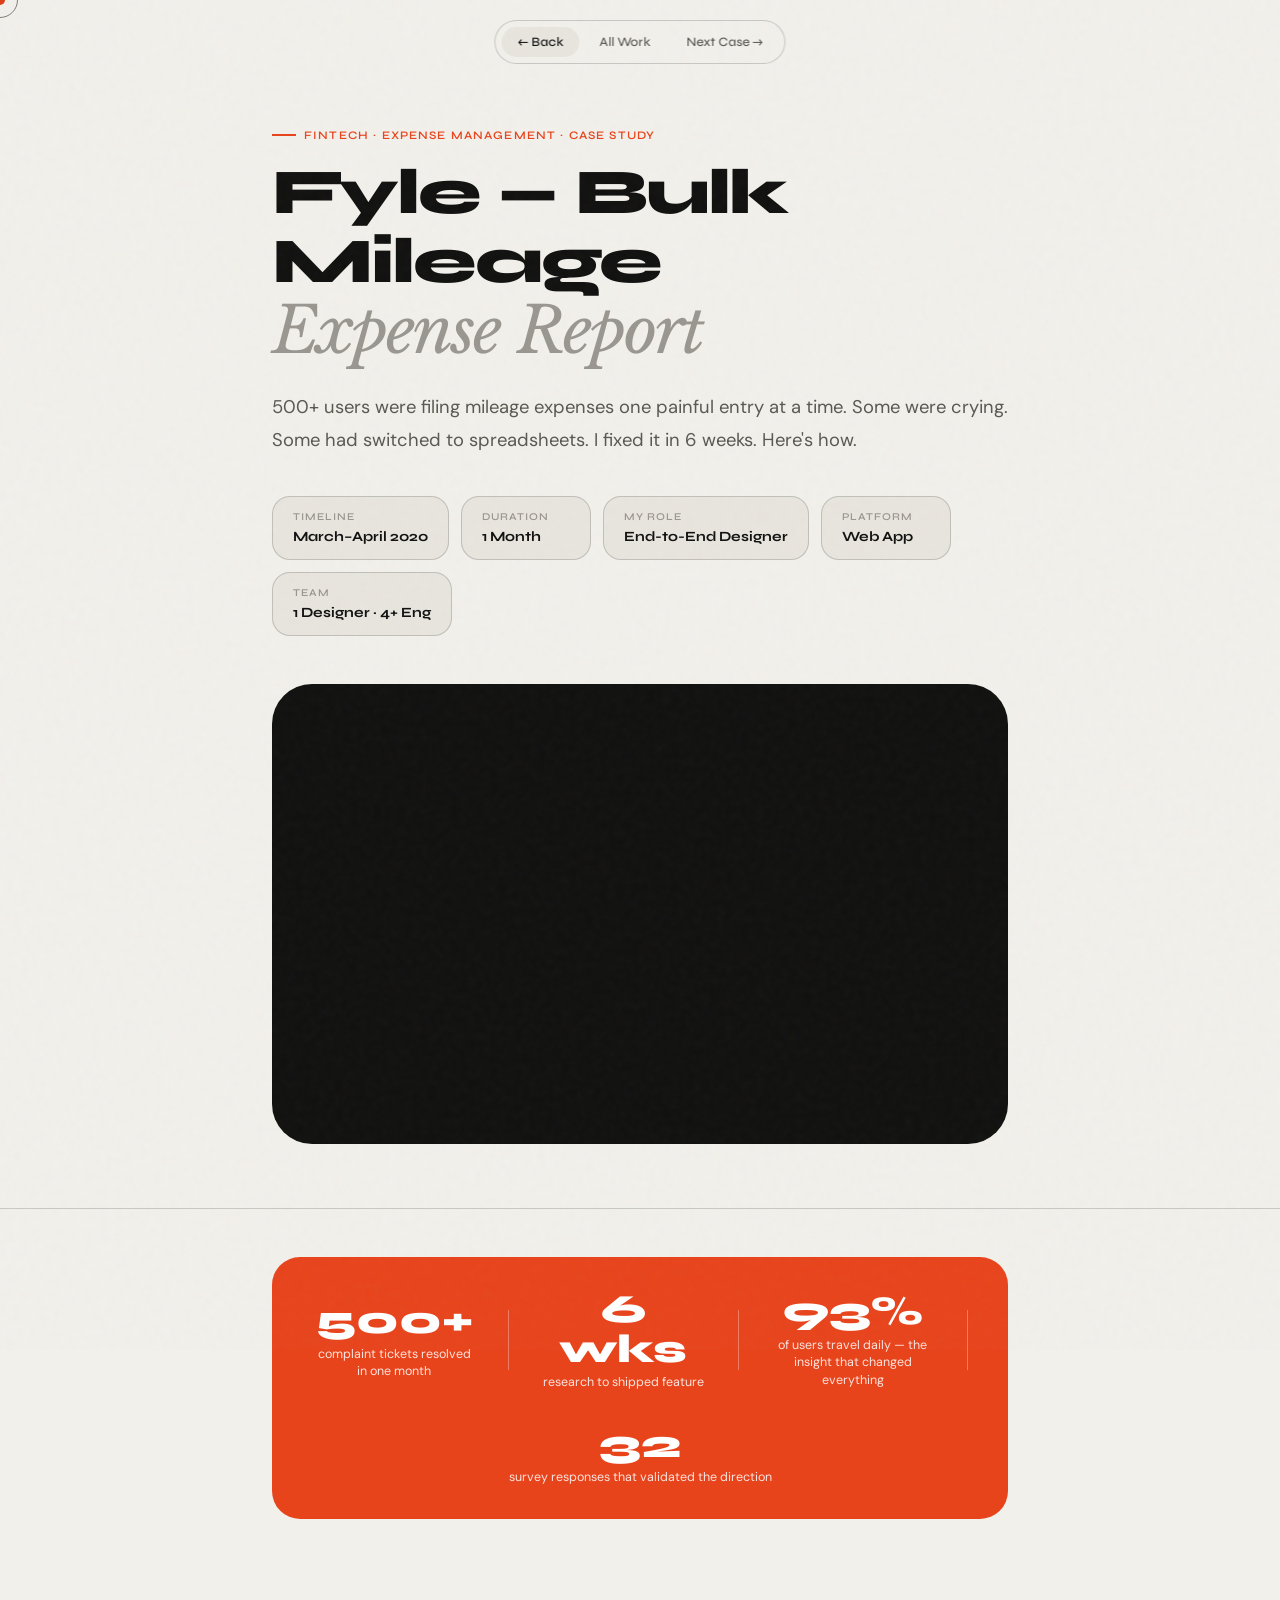
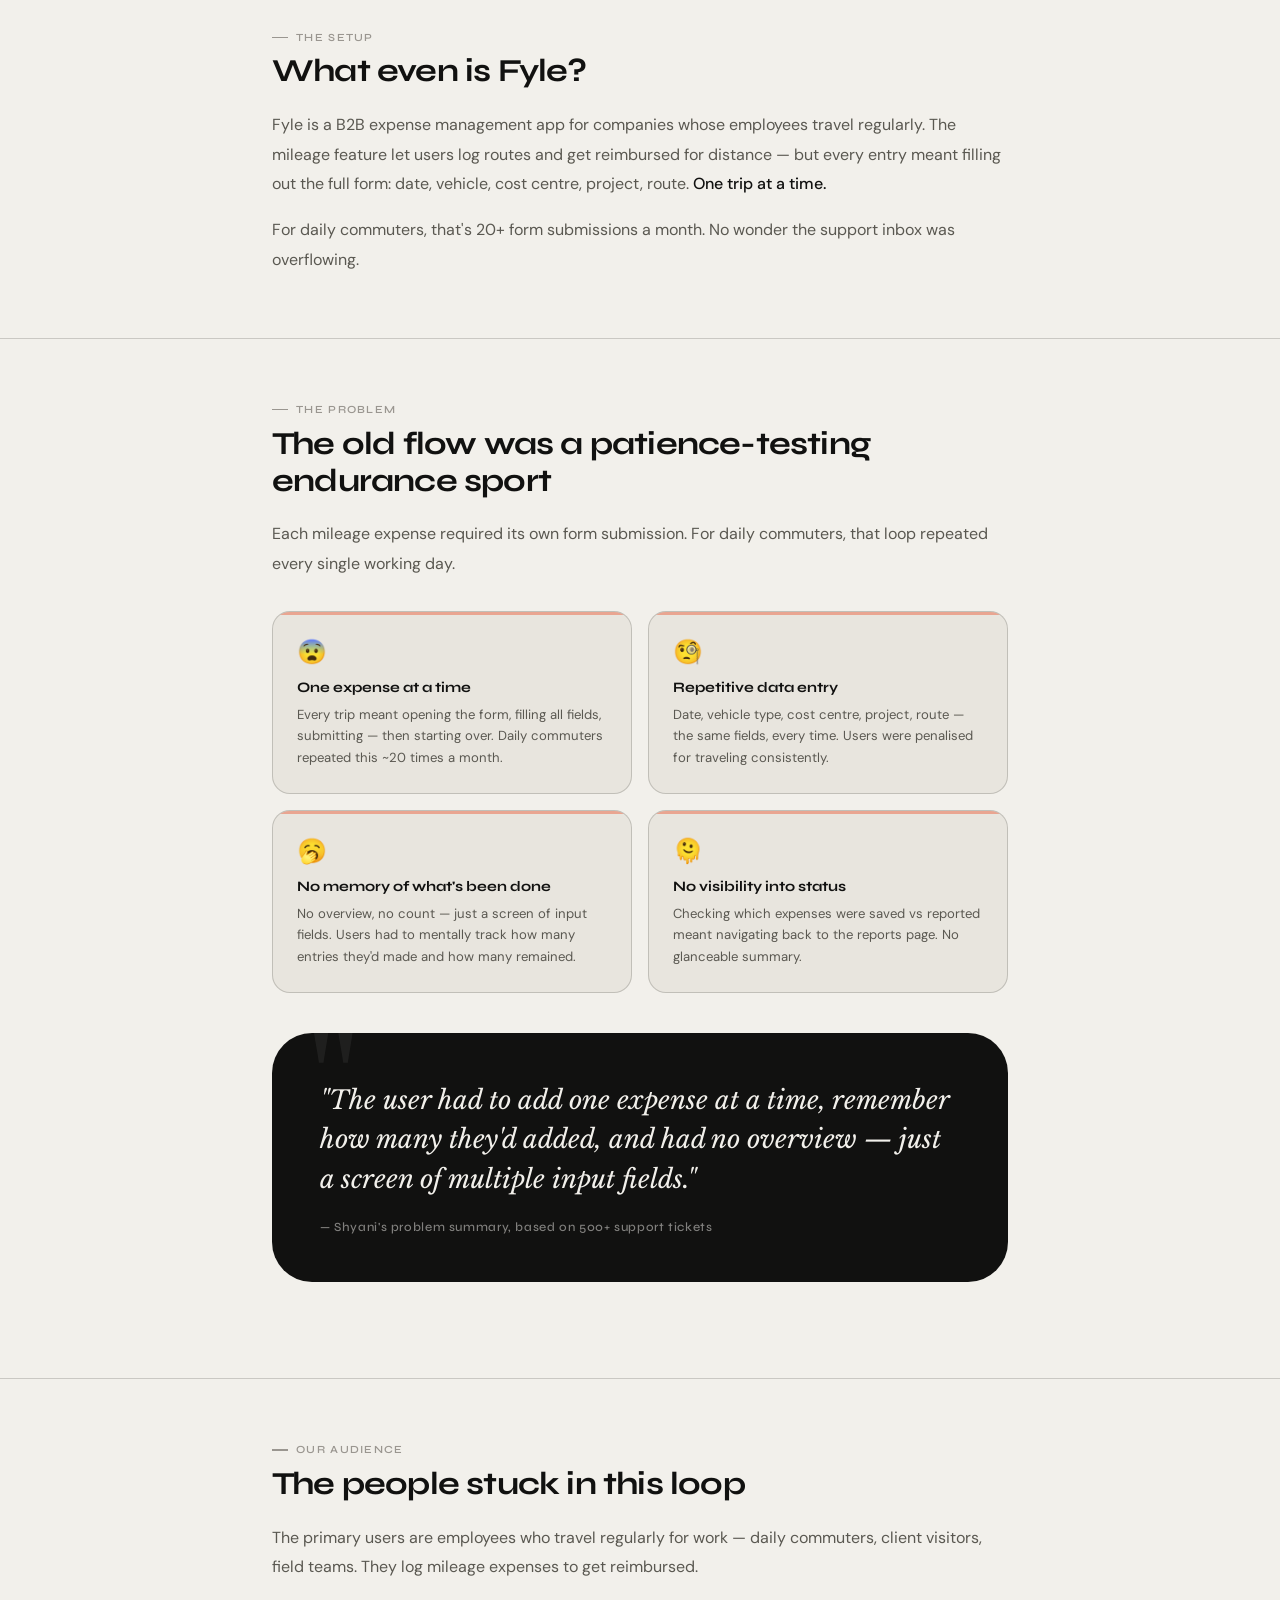
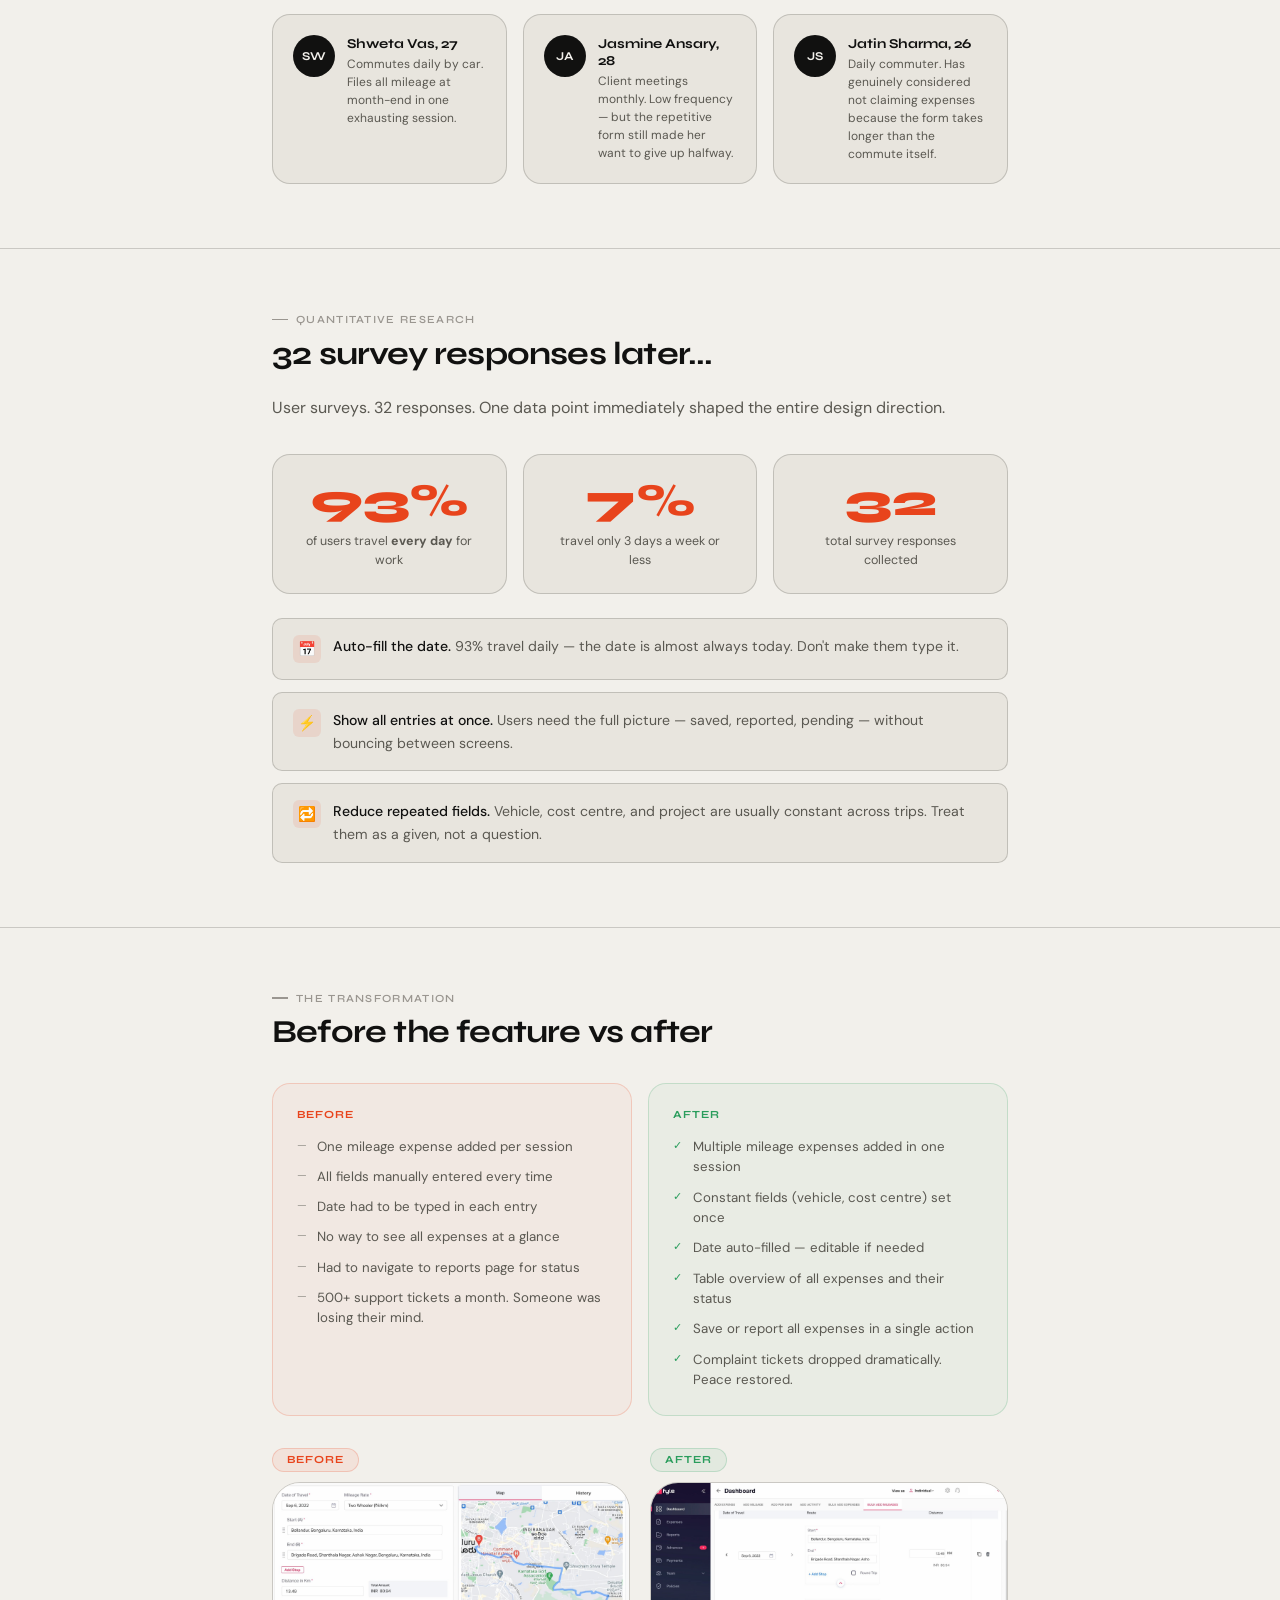
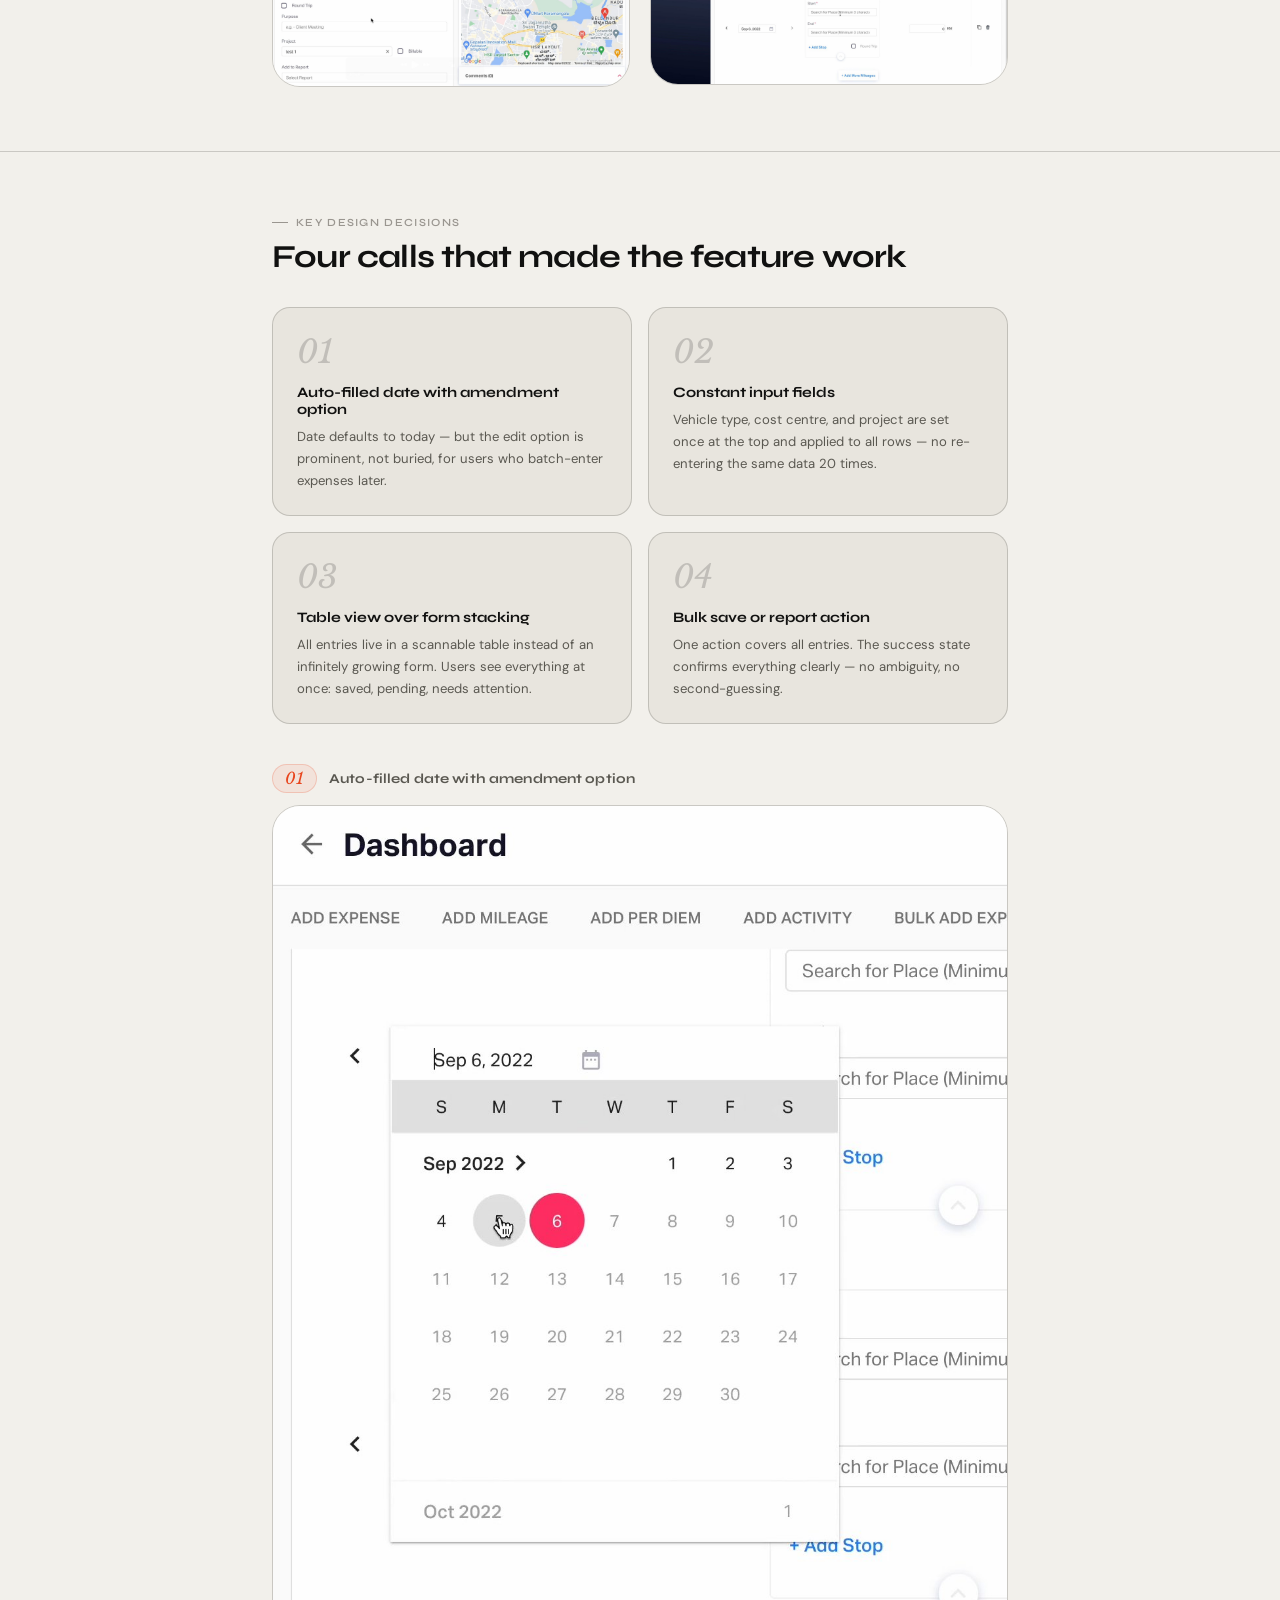
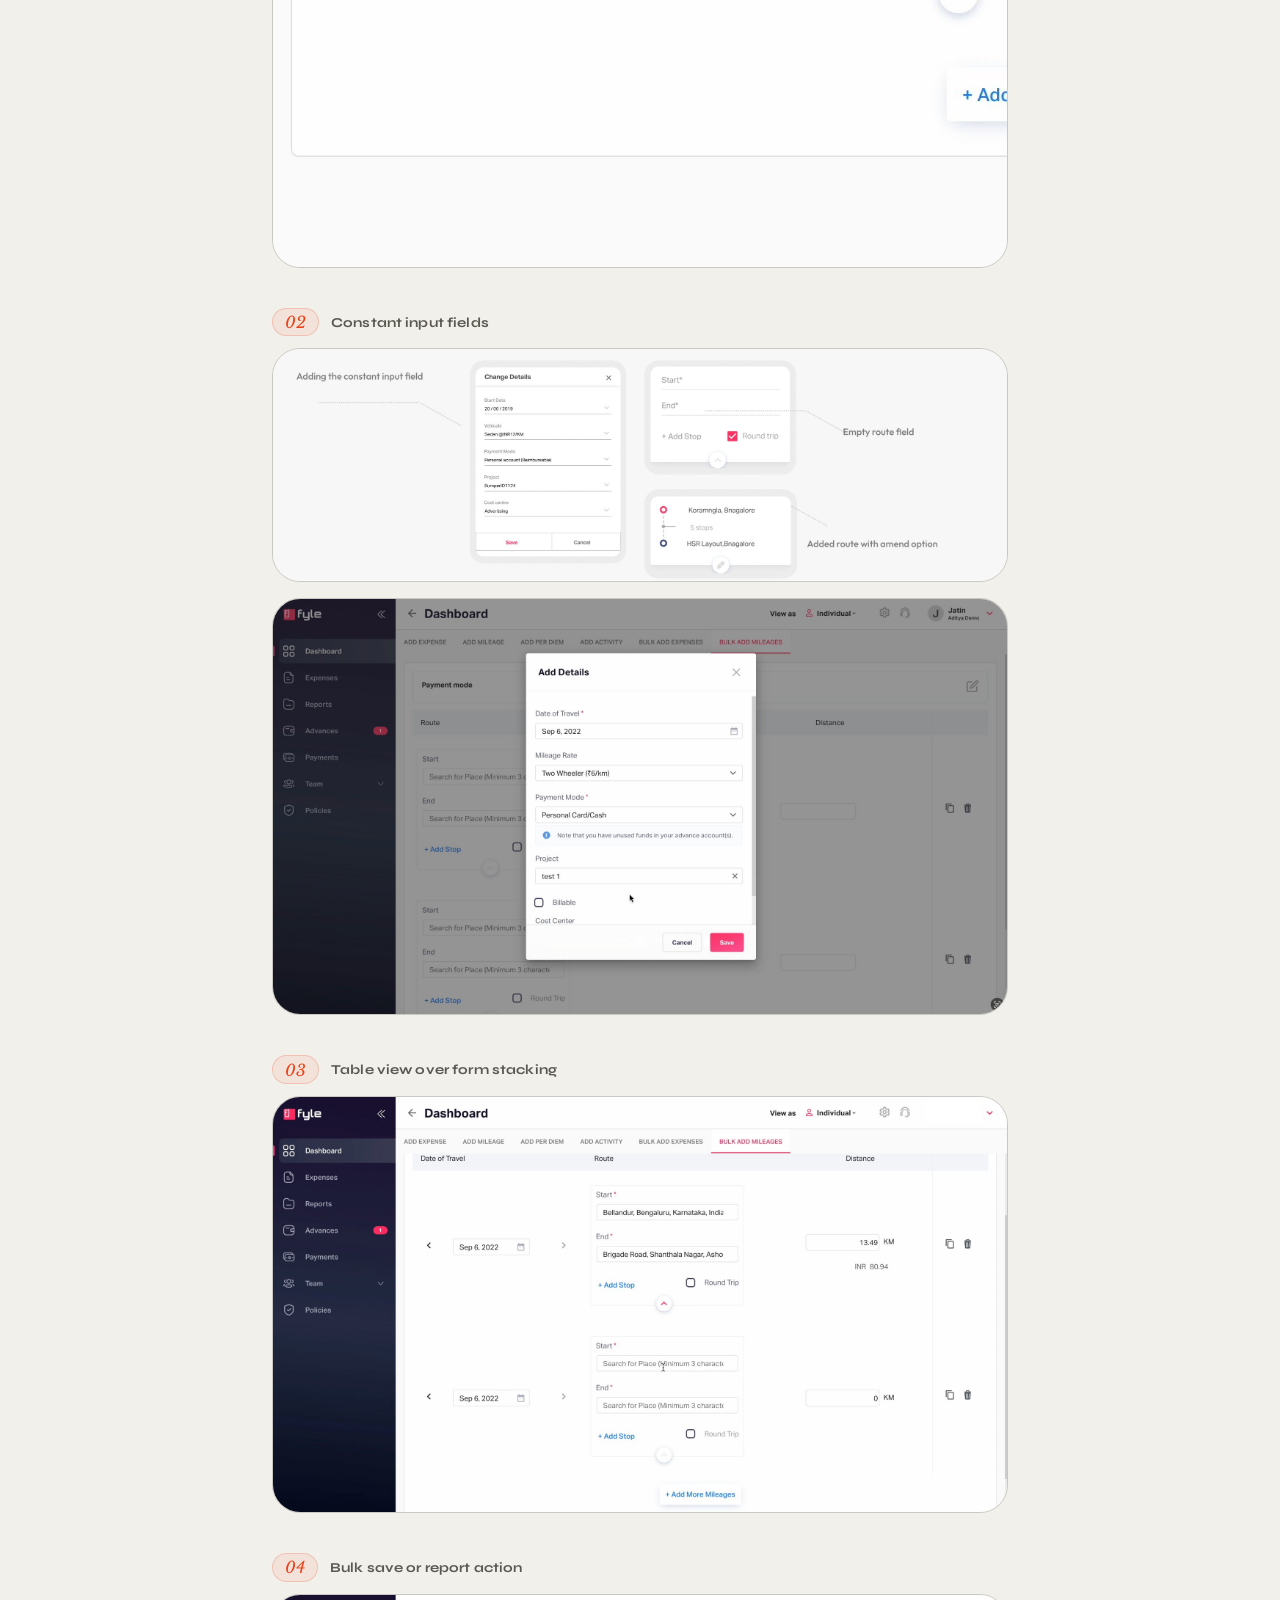
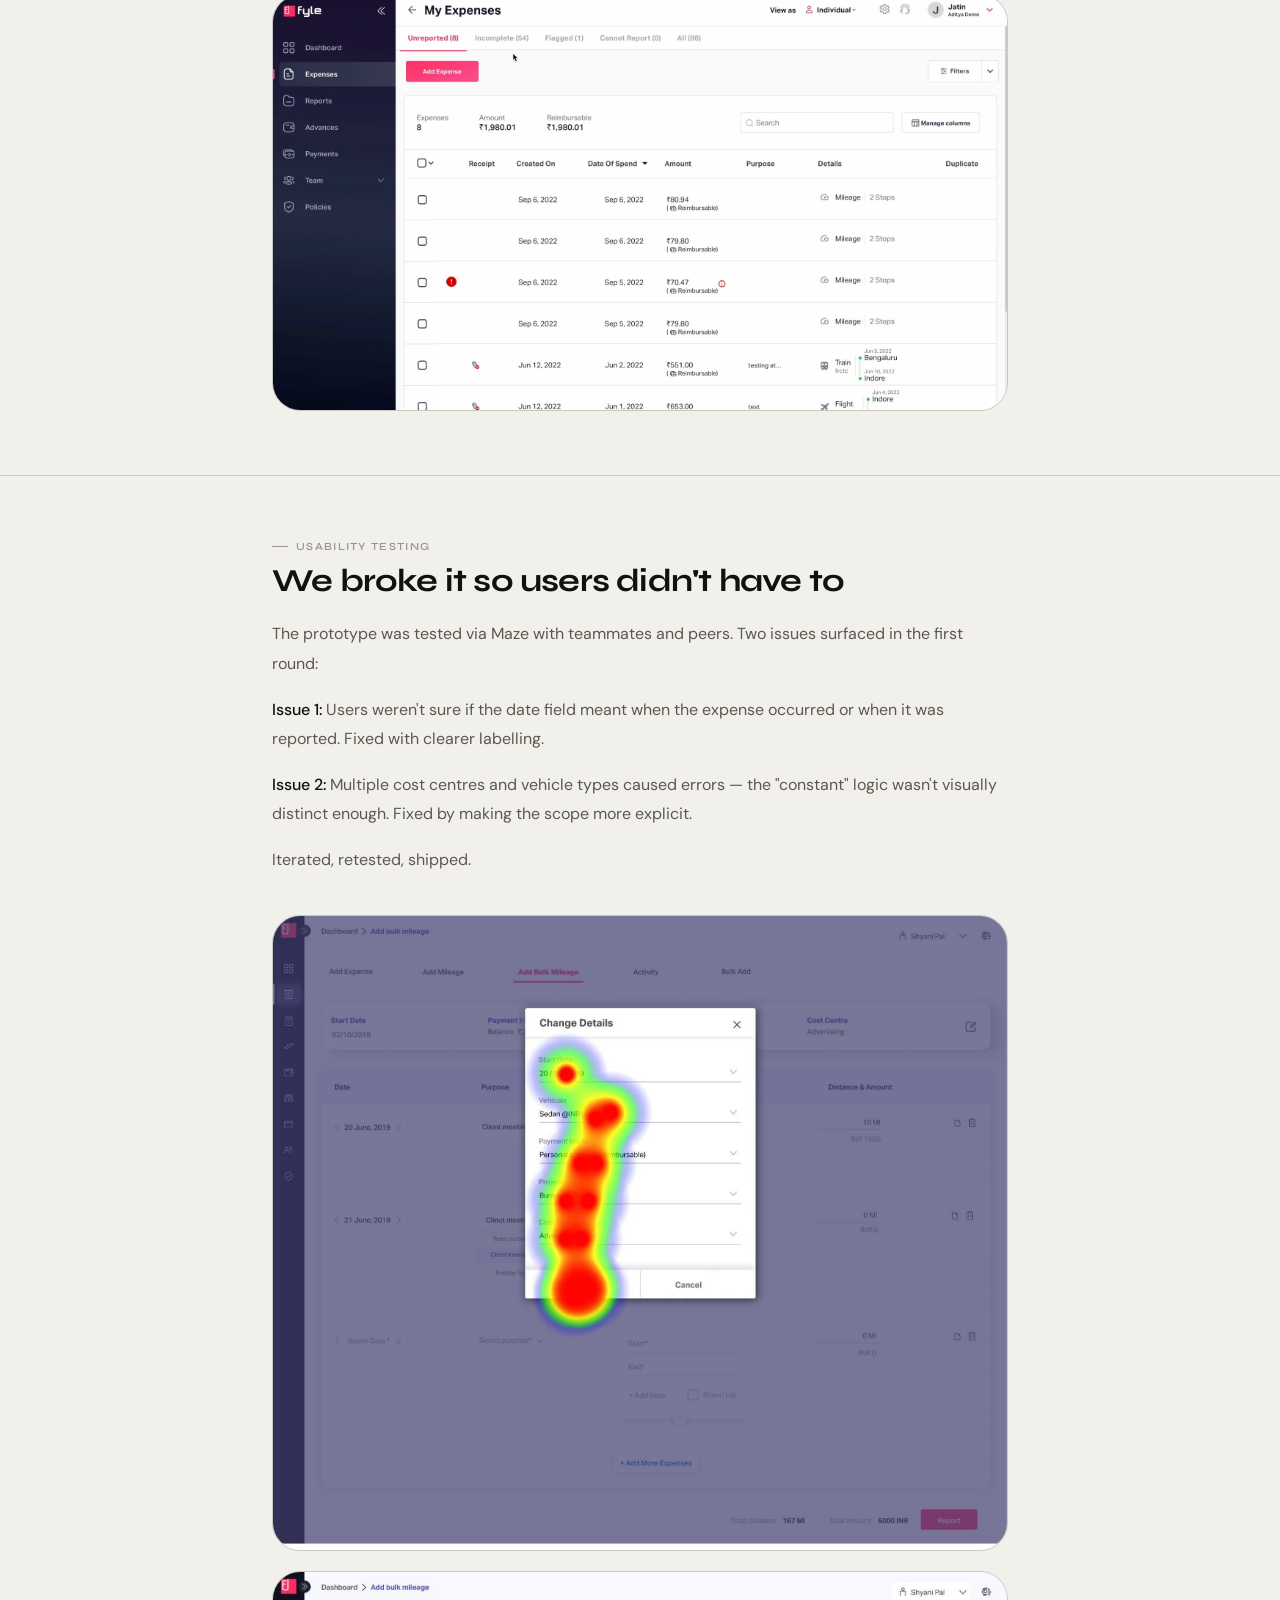
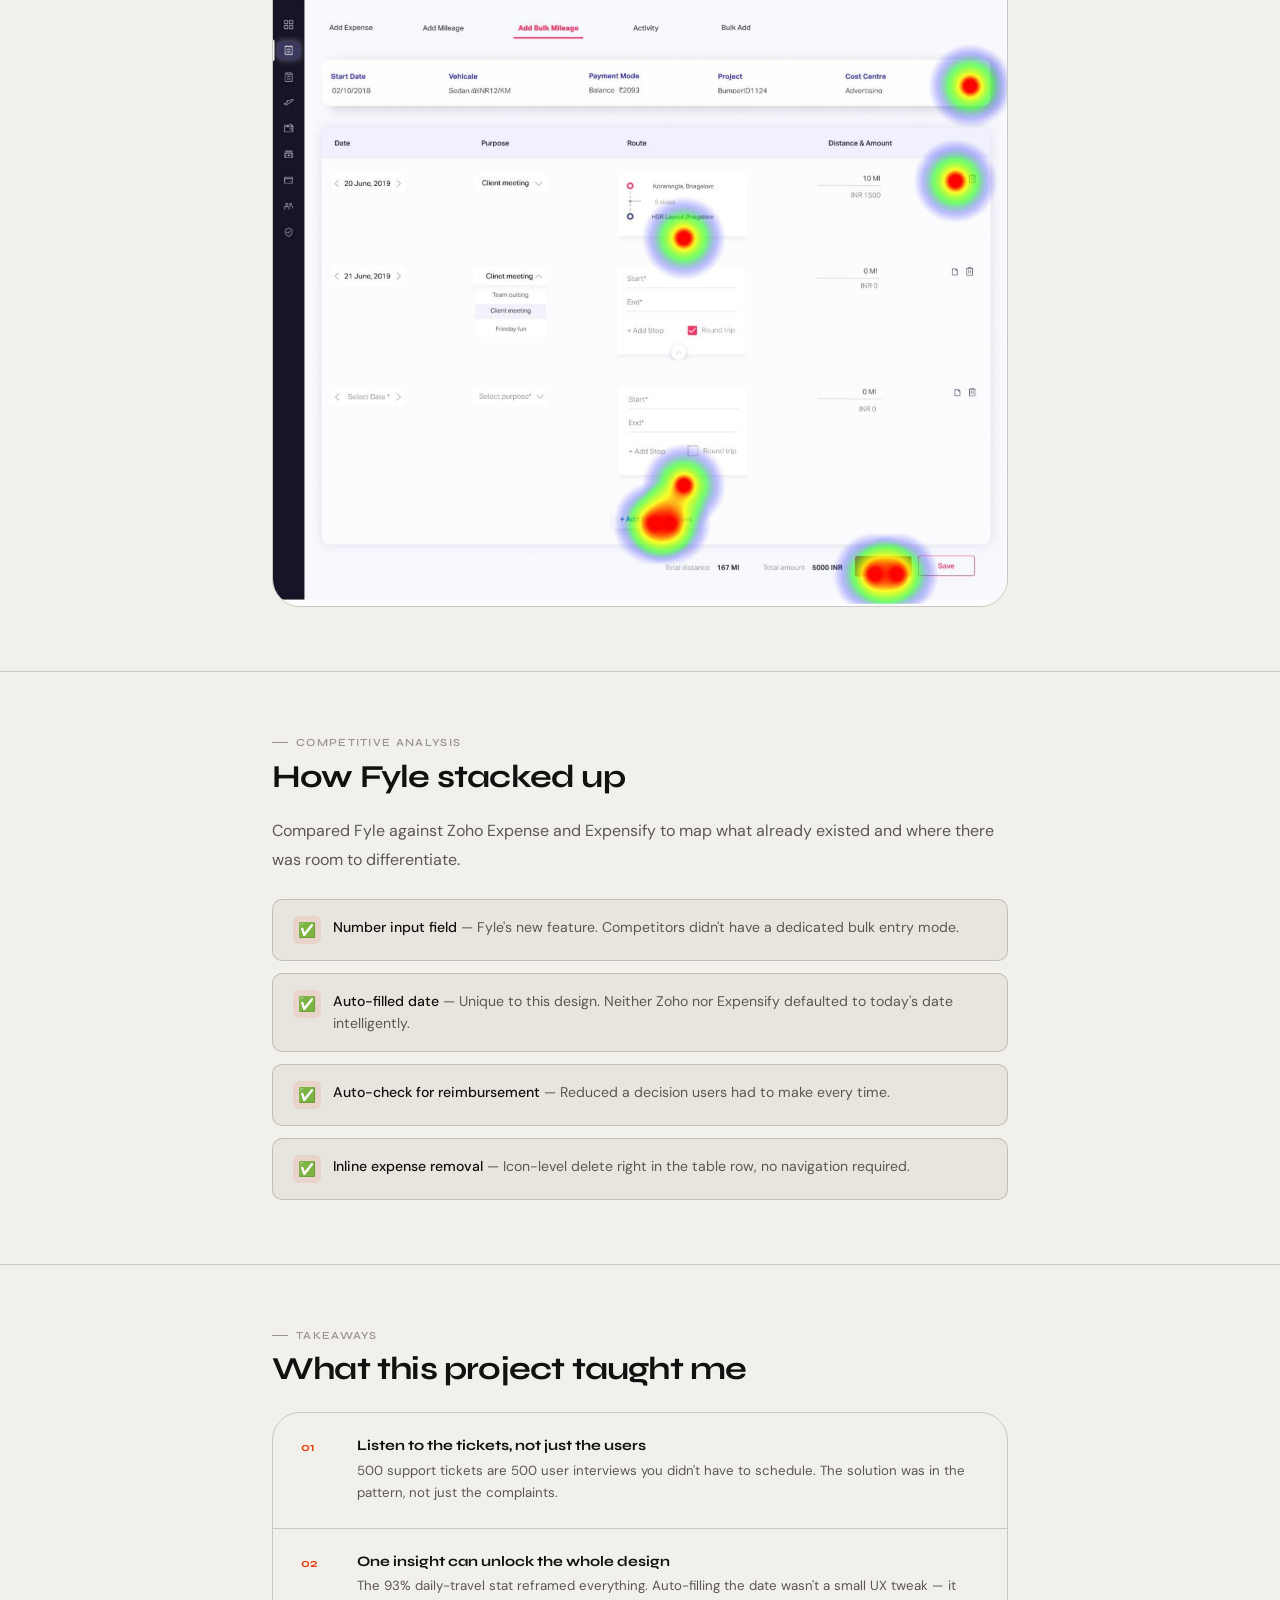
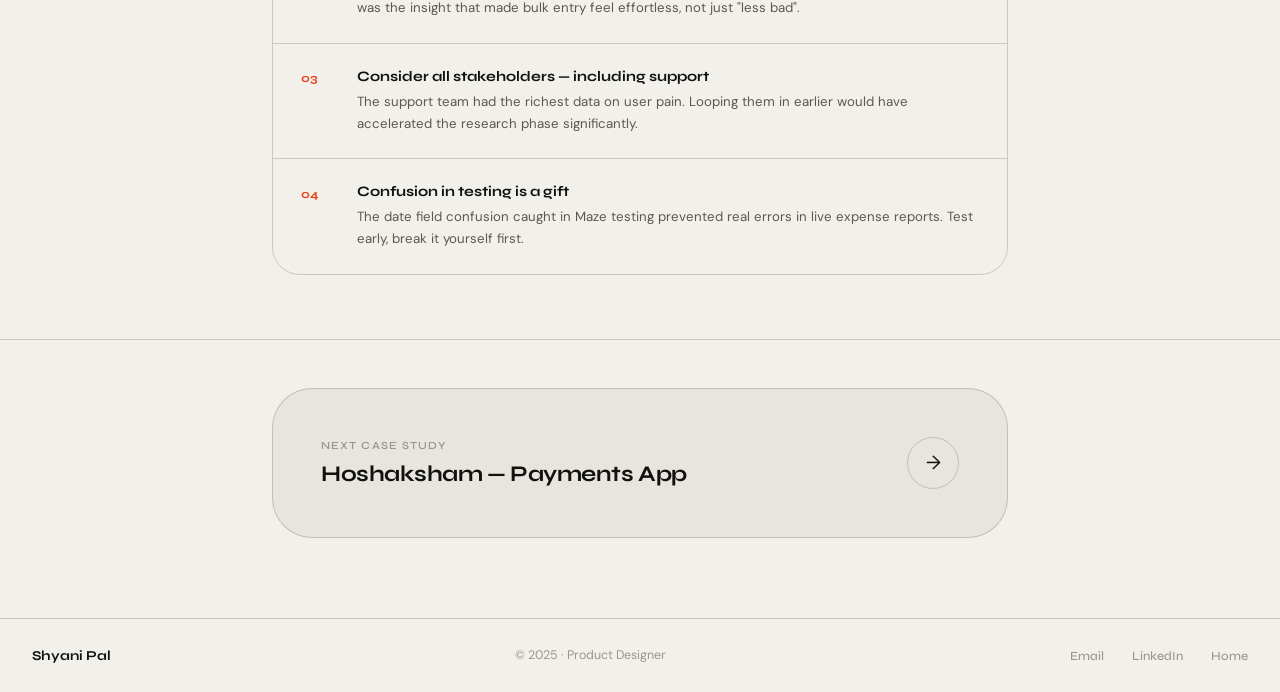
==== commit 1ba415d8: "Update fyle-case-study.html" ====
--- a/fyle-case-study.html
+++ b/fyle-case-study.html
@@ -1,6 +1,7 @@
 <!DOCTYPE html>
 <html lang="en">
 <head>
+    <link rel="icon" type="image/svg+xml" href="[data-uri]